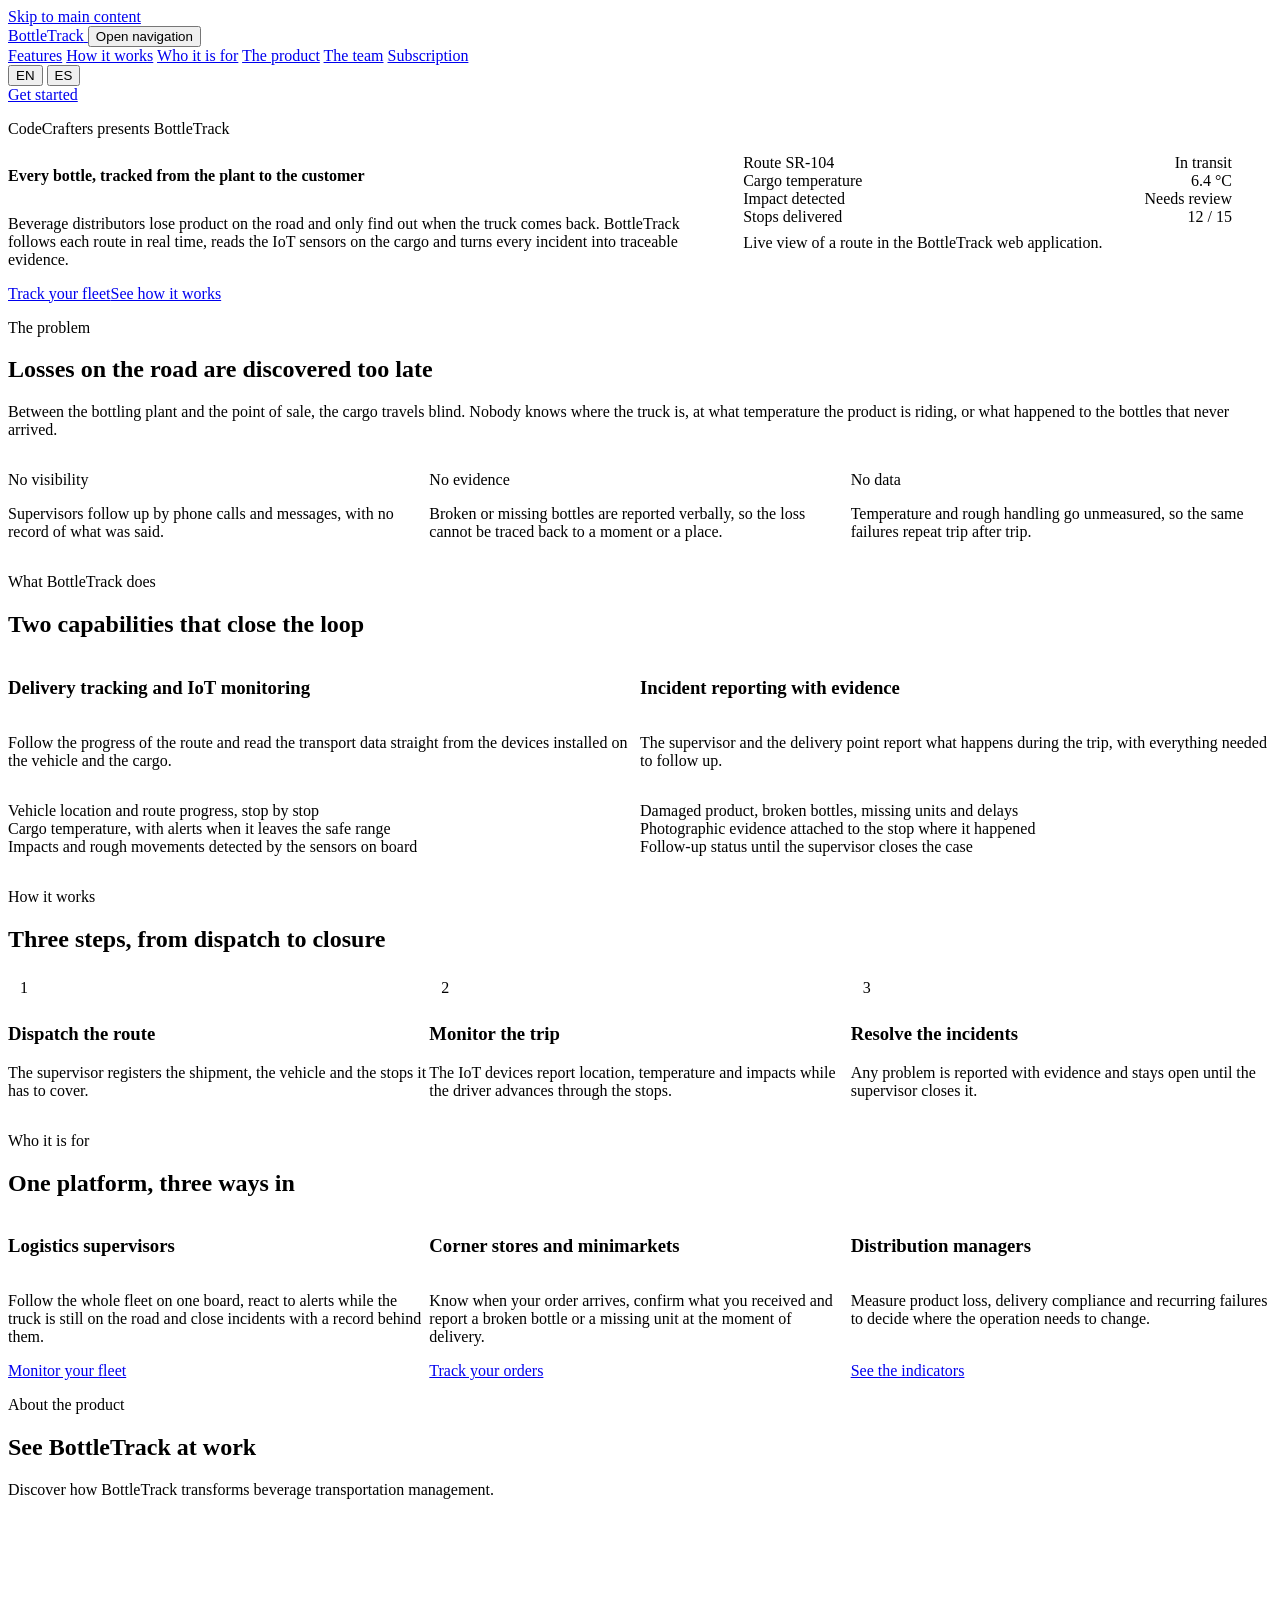
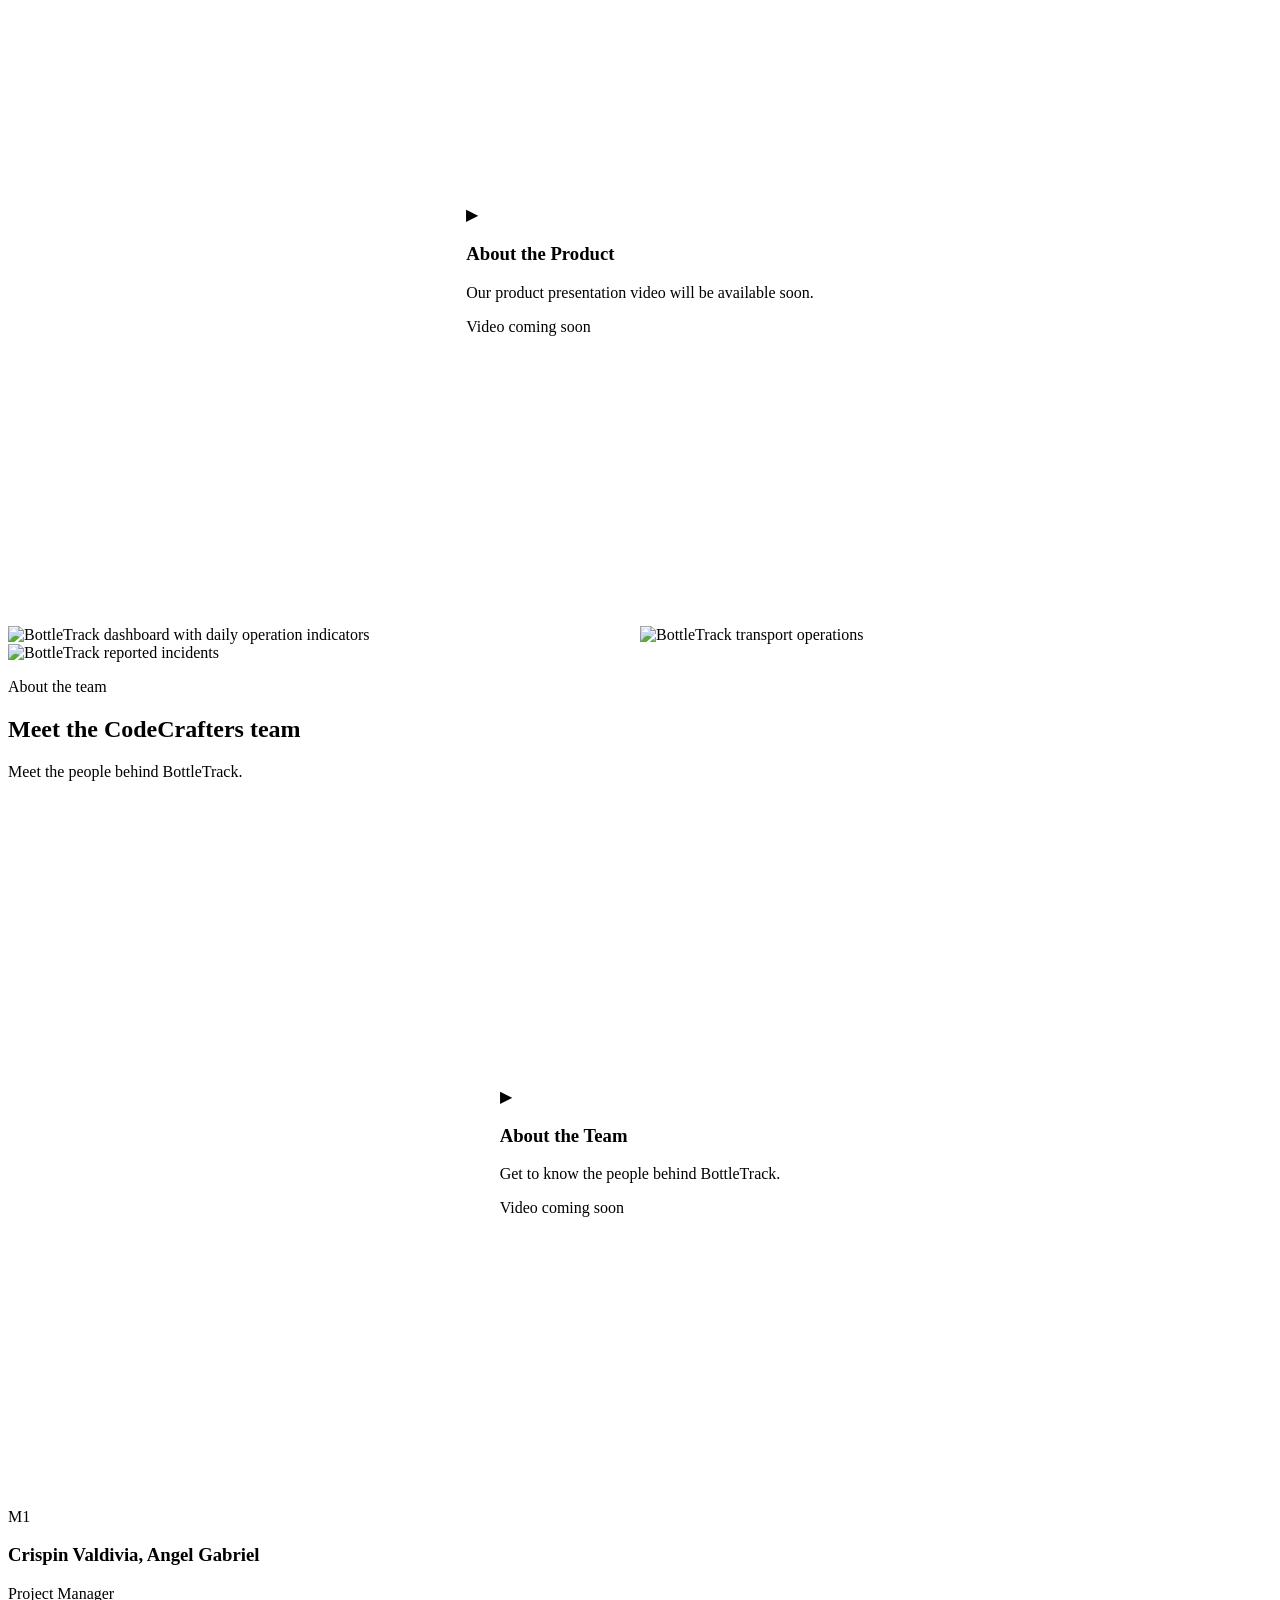
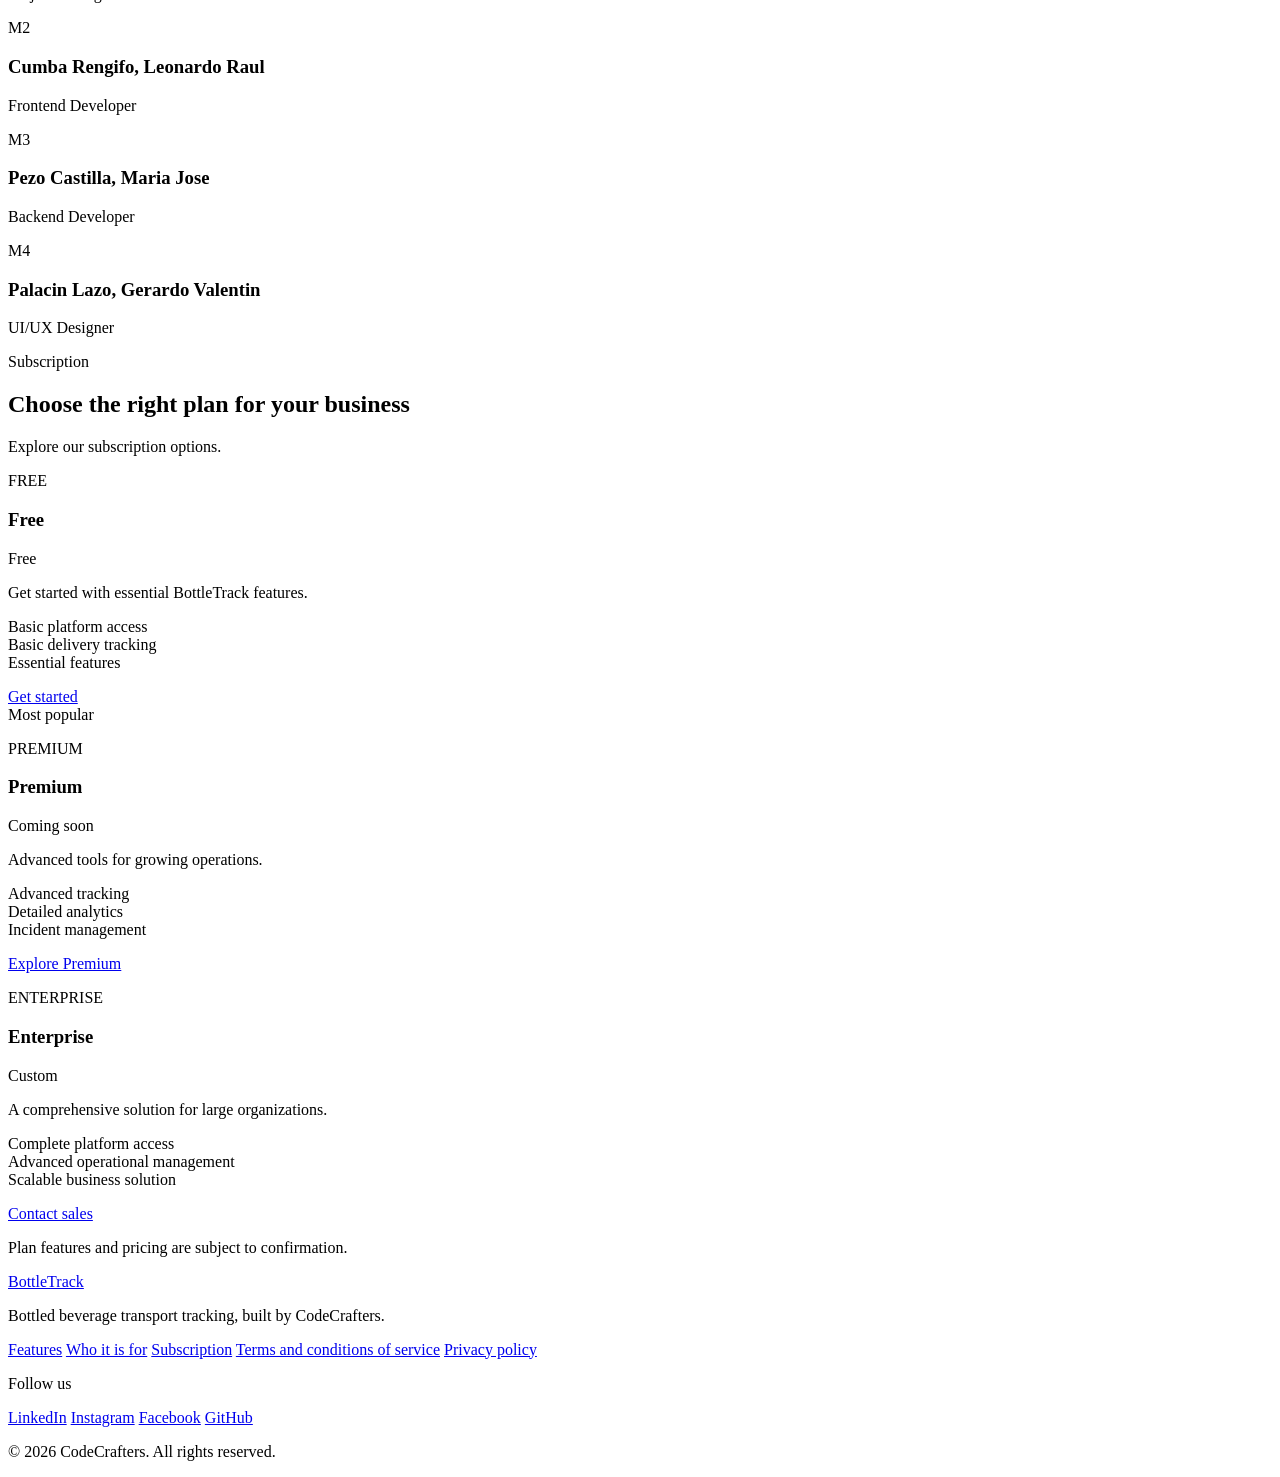
==== index.html @ 3372febe "feat(landing): add subscription plans and video placeholders" ====
<!DOCTYPE html>
<html lang="en">
<head>
    <meta charset="UTF-8">
    <meta name="viewport" content="width=device-width, initial-scale=1.0">
    <link rel="icon" type="image/svg+xml" href="assets/img/favicon.svg">
    <title>BottleTrack | Bottled beverage transport tracking and IoT monitoring</title>
    <meta name="description" content="BottleTrack lets beverage distributors follow every route in real time, monitor cargo with IoT sensors and report transport incidents with evidence.">
    <meta name="keywords" content="beverage logistics, fleet tracking, IoT monitoring, cold chain, delivery incidents, transport management">
    <meta name="author" content="CodeCrafters">
    <meta property="og:title" content="BottleTrack | Bottled beverage transport tracking">
    <meta property="og:description" content="Follow every route in real time, monitor cargo with IoT sensors and report transport incidents with evidence.">
    <meta property="og:type" content="website">
    <meta property="og:locale" content="en_US">
    <meta property="og:locale:alternate" content="es_419">
    <link rel="preconnect" href="https://fonts.googleapis.com">
    <link rel="preconnect" href="https://fonts.gstatic.com" crossorigin>
    <link href="https://fonts.googleapis.com/css2?family=Manrope:wght@400;500;600;700&display=swap" rel="stylesheet">
    <link rel="stylesheet" href="assets/css/tokens.css">
    <link rel="stylesheet" href="assets/css/base.css">
    <link rel="stylesheet" href="assets/css/components.css">
    <link rel="stylesheet" href="assets/css/layout.css">
    <link rel="stylesheet" href="assets/css/landing.css">
</head>
<body>
<a class="skip-link" href="#main" data-i18n="nav.skip">Skip to main content</a>

<header class="site-header">
    <div class="container site-header__inner">
        <a class="brand" href="#main">
            <span class="brand__mark" aria-hidden="true"></span>
            <span class="brand__name">BottleTrack</span>
        </a>

        <button class="nav-toggle" type="button" aria-expanded="false" aria-controls="primary-nav" data-nav-toggle>
            <span class="visually-hidden" data-i18n="nav.toggle">Open navigation</span>
            <span class="nav-toggle__bar" aria-hidden="true"></span>
        </button>

        <nav class="site-nav" id="primary-nav" aria-label="Primary">
            <a href="#features" data-i18n="nav.features">Features</a>
            <a href="#how-it-works" data-i18n="nav.how">How it works</a>
            <a href="#segments" data-i18n="nav.segments">Who it is for</a>
            <a href="#product" data-i18n="nav.product">The product</a>
            <a href="#team" data-i18n="nav.team">The team</a>
            <a href="#subscription" data-i18n="nav.subscription">Subscription</a>
            <div class="language-switch" role="group" aria-label="Language">
                <button type="button" data-language="en" aria-pressed="true">EN</button>
                <button type="button" data-language="es" aria-pressed="false">ES</button>
            </div>
            <a class="button button--primary" href="#segments" data-i18n="nav.cta">Get started</a>
        </nav>
    </div>
</header>

<main id="main">
    <section class="hero">
        <div class="container hero__inner">
            <div class="hero__copy">
                <p class="eyebrow" data-i18n="hero.eyebrow">CodeCrafters presents BottleTrack</p>
                <h1 data-i18n="hero.title">Every bottle, tracked from the plant to the customer</h1>
                <p class="lead" data-i18n="hero.lead">Beverage distributors lose product on the road and only find out when the truck comes back. BottleTrack follows each route in real time, reads the IoT sensors on the cargo and turns every incident into traceable evidence.</p>
                <div class="hero__actions">
                    <a class="button button--primary" href="#segments" data-i18n="hero.primaryCta">Track your fleet</a>
                    <a class="button button--secondary" href="#how-it-works" data-i18n="hero.secondaryCta">See how it works</a>
                </div>
            </div>

            <figure class="hero__panel" aria-labelledby="hero-panel-caption">
                <div class="panel">
                    <div class="panel__row">
                        <span class="panel__label">Route SR-104</span>
                        <span class="chip chip--info" data-i18n="hero.panel.inTransit">In transit</span>
                    </div>
                    <div class="panel__row">
                        <span class="panel__label" data-i18n="hero.panel.temperature">Cargo temperature</span>
                        <span class="panel__value">6.4 &deg;C</span>
                    </div>
                    <div class="panel__row">
                        <span class="panel__label" data-i18n="hero.panel.impact">Impact detected</span>
                        <span class="chip chip--warning" data-i18n="hero.panel.review">Needs review</span>
                    </div>
                    <div class="panel__row">
                        <span class="panel__label" data-i18n="hero.panel.delivered">Stops delivered</span>
                        <span class="panel__value">12 / 15</span>
                    </div>
                    <div class="panel__progress" role="img" aria-label="80 percent of the route completed">
                        <span style="width: 80%"></span>
                    </div>
                </div>
                <figcaption class="muted" id="hero-panel-caption" data-i18n="hero.panel.caption">Live view of a route in the BottleTrack web application.</figcaption>
            </figure>
        </div>
    </section>

    <section class="section section--muted" aria-labelledby="problem-title">
        <div class="container stack">
            <p class="eyebrow" data-i18n="problem.eyebrow">The problem</p>
            <h2 id="problem-title" data-i18n="problem.title">Losses on the road are discovered too late</h2>
            <p class="lead" data-i18n="problem.lead">Between the bottling plant and the point of sale, the cargo travels blind. Nobody knows where the truck is, at what temperature the product is riding, or what happened to the bottles that never arrived.</p>
            <ul class="figure-grid">
                <li class="card">
                    <p class="figure-grid__value" data-i18n="problem.one.value">No visibility</p>
                    <p class="muted" data-i18n="problem.one.text">Supervisors follow up by phone calls and messages, with no record of what was said.</p>
                </li>
                <li class="card">
                    <p class="figure-grid__value" data-i18n="problem.two.value">No evidence</p>
                    <p class="muted" data-i18n="problem.two.text">Broken or missing bottles are reported verbally, so the loss cannot be traced back to a moment or a place.</p>
                </li>
                <li class="card">
                    <p class="figure-grid__value" data-i18n="problem.three.value">No data</p>
                    <p class="muted" data-i18n="problem.three.text">Temperature and rough handling go unmeasured, so the same failures repeat trip after trip.</p>
                </li>
            </ul>
        </div>
    </section>

    <section class="section" id="features" aria-labelledby="features-title">
        <div class="container stack">
            <p class="eyebrow" data-i18n="features.eyebrow">What BottleTrack does</p>
            <h2 id="features-title" data-i18n="features.title">Two capabilities that close the loop</h2>
            <div class="feature-grid">
                <article class="card">
                    <h3 data-i18n="features.tracking.title">Delivery tracking and IoT monitoring</h3>
                    <p class="muted" data-i18n="features.tracking.text">Follow the progress of the route and read the transport data straight from the devices installed on the vehicle and the cargo.</p>
                    <ul class="check-list">
                        <li data-i18n="features.tracking.one">Vehicle location and route progress, stop by stop</li>
                        <li data-i18n="features.tracking.two">Cargo temperature, with alerts when it leaves the safe range</li>
                        <li data-i18n="features.tracking.three">Impacts and rough movements detected by the sensors on board</li>
                    </ul>
                </article>
                <article class="card">
                    <h3 data-i18n="features.incidents.title">Incident reporting with evidence</h3>
                    <p class="muted" data-i18n="features.incidents.text">The supervisor and the delivery point report what happens during the trip, with everything needed to follow up.</p>
                    <ul class="check-list">
                        <li data-i18n="features.incidents.one">Damaged product, broken bottles, missing units and delays</li>
                        <li data-i18n="features.incidents.two">Photographic evidence attached to the stop where it happened</li>
                        <li data-i18n="features.incidents.three">Follow-up status until the supervisor closes the case</li>
                    </ul>
                </article>
            </div>
        </div>
    </section>

    <section class="section section--muted" id="how-it-works" aria-labelledby="how-title">
        <div class="container stack">
            <p class="eyebrow" data-i18n="how.eyebrow">How it works</p>
            <h2 id="how-title" data-i18n="how.title">Three steps, from dispatch to closure</h2>
            <ol class="step-list">
                <li class="card">
                    <span class="step-list__number" aria-hidden="true">1</span>
                    <h3 data-i18n="how.one.title">Dispatch the route</h3>
                    <p class="muted" data-i18n="how.one.text">The supervisor registers the shipment, the vehicle and the stops it has to cover.</p>
                </li>
                <li class="card">
                    <span class="step-list__number" aria-hidden="true">2</span>
                    <h3 data-i18n="how.two.title">Monitor the trip</h3>
                    <p class="muted" data-i18n="how.two.text">The IoT devices report location, temperature and impacts while the driver advances through the stops.</p>
                </li>
                <li class="card">
                    <span class="step-list__number" aria-hidden="true">3</span>
                    <h3 data-i18n="how.three.title">Resolve the incidents</h3>
                    <p class="muted" data-i18n="how.three.text">Any problem is reported with evidence and stays open until the supervisor closes it.</p>
                </li>
            </ol>
        </div>
    </section>

    <section class="section" id="segments" aria-labelledby="segments-title">
        <div class="container stack">
            <p class="eyebrow" data-i18n="segments.eyebrow">Who it is for</p>
            <h2 id="segments-title" data-i18n="segments.title">One platform, three ways in</h2>
            <div class="feature-grid">
                <article class="card card--interactive">
                    <h3 data-i18n="segments.supervisor.title">Logistics supervisors</h3>
                    <p class="muted" data-i18n="segments.supervisor.text">Follow the whole fleet on one board, react to alerts while the truck is still on the road and close incidents with a record behind them.</p>
                    <a class="button button--primary" href="https://frontend-web-aplication.vercel.app/monitoring" data-i18n="segments.supervisor.cta">Monitor your fleet</a>
                </article>
                <article class="card card--interactive">
                    <h3 data-i18n="segments.deliveryPoint.title">Corner stores and minimarkets</h3>
                    <p class="muted" data-i18n="segments.deliveryPoint.text">Know when your order arrives, confirm what you received and report a broken bottle or a missing unit at the moment of delivery.</p>
                    <a class="button button--primary" href="https://frontend-web-aplication.vercel.app/tracking" data-i18n="segments.deliveryPoint.cta">Track your orders</a>
                </article>
                <article class="card card--interactive">
                    <h3 data-i18n="segments.manager.title">Distribution managers</h3>
                    <p class="muted" data-i18n="segments.manager.text">Measure product loss, delivery compliance and recurring failures to decide where the operation needs to change.</p>
                    <a class="button button--primary" href="https://frontend-web-aplication.vercel.app/analytics" data-i18n="segments.manager.cta">See the indicators</a>
                </article>
            </div>
        </div>
    </section>

    <section class="section section--muted" id="product" aria-labelledby="product-title">
    <div class="container stack">
        <p class="eyebrow" data-i18n="product.eyebrow">About the product</p>

        <h2 id="product-title" data-i18n="product.title">
            See BottleTrack at work
        </h2>

        <p class="lead" data-i18n="product.lead">
            Discover how BottleTrack transforms beverage transportation management.
        </p>

        <div class="video-frame video-placeholder">
            <div class="video-placeholder__content">
                <span class="video-placeholder__icon" aria-hidden="true">▶</span>
                <h3 data-i18n="product.video.title">About the Product</h3>
                <p data-i18n="product.video.description">
                    Our product presentation video will be available soon.
                </p>
                <span class="video-placeholder__label" data-i18n="video.comingSoon">
                    Video coming soon
                </span>
            </div>
        </div>

        <div class="product-screenshots">
            <img src="assets/img/dashboard_bottletrack.png"
                 alt="BottleTrack dashboard with daily operation indicators">

            <img src="assets/img/operaciones_bottletrack.png"
                 alt="BottleTrack transport operations">

            <img src="assets/img/incidencias_bottletrack.png"
                 alt="BottleTrack reported incidents">
        </div>
    </div>
    </section>

    <section class="section" id="team" aria-labelledby="team-title">
    <div class="container stack">

        <p class="eyebrow" data-i18n="team.eyebrow">
            About the team
        </p>

        <h2 id="team-title" data-i18n="team.title">
            Meet the CodeCrafters team
        </h2>

        <p class="lead" data-i18n="team.lead">
            Meet the people behind BottleTrack.
        </p>

        <div class="video-frame video-placeholder">
            <div class="video-placeholder__content">
                <span class="video-placeholder__icon" aria-hidden="true">▶</span>

                <h3 data-i18n="team.video.title">About the Team</h3>

                <p data-i18n="team.video.description">
                    Get to know the people behind BottleTrack.
                </p>

                <span class="video-placeholder__label" data-i18n="video.comingSoon">
                    Video coming soon
                </span>
            </div>
        </div>

        <div class="team-grid">

            <article class="card team-card">
                <div class="team-card__avatar">M1</div>
                <h3 data-i18n="team.member1.name">Crispin Valdivia, Angel Gabriel</h3>
                <p class="muted" data-i18n="team.member1.role">Project Manager</p>
            </article>

            <article class="card team-card">
                <div class="team-card__avatar">M2</div>
                <h3 data-i18n="team.member2.name">Cumba Rengifo, Leonardo Raul</h3>
                <p class="muted" data-i18n="team.member2.role">Frontend Developer</p>
            </article>

            <article class="card team-card">
                <div class="team-card__avatar">M3</div>
                <h3 data-i18n="team.member3.name">Pezo Castilla, Maria Jose</h3>
                <p class="muted" data-i18n="team.member3.role">Backend Developer</p>
            </article>

            <article class="card team-card">
                <div class="team-card__avatar">M4</div>
                <h3 data-i18n="team.member4.name">Palacin Lazo, Gerardo Valentin</h3>
                <p class="muted" data-i18n="team.member4.role">UI/UX Designer</p>
            </article>

        </div>
    </div>
    </section>

    <section class="section section--muted" id="subscription"
         aria-labelledby="subscription-title">

    <div class="container stack">

        <p class="eyebrow" data-i18n="subscription.eyebrow">
            Subscription
        </p>

        <h2 id="subscription-title" data-i18n="subscription.title">
            Choose the right plan for your business
        </h2>

        <p class="lead" data-i18n="subscription.lead">
            Explore our subscription options.
        </p>

        <div class="subscription-grid">

            <!-- FREE PLAN -->
            <article class="card subscription-card">

                <p class="subscription-card__label">FREE</p>

                <h3 data-i18n="subscription.free.title">Free</h3>

                <p class="subscription-card__price"
                   data-i18n="subscription.free.price">
                    Free
                </p>

                <p class="muted"
                   data-i18n="subscription.free.description">
                    Get started with essential BottleTrack features.
                </p>

                <ul class="check-list">
                    <li data-i18n="subscription.free.feature1">Basic platform access</li>
                    <li data-i18n="subscription.free.feature2">Basic delivery tracking</li>
                    <li data-i18n="subscription.free.feature3">Essential features</li>
                </ul>

                <a href="#segments" class="button button--secondary"
                   data-i18n="subscription.free.cta">
                    Get started
                </a>

            </article>

            <!-- PREMIUM PLAN -->
            <article class="card subscription-card subscription-card--featured">

                <span class="subscription-card__badge"
                      data-i18n="subscription.popular">
                    Most popular
                </span>

                <p class="subscription-card__label">PREMIUM</p>

                <h3 data-i18n="subscription.premium.title">Premium</h3>

                <p class="subscription-card__price"
                   data-i18n="subscription.premium.price">
                    Coming soon
                </p>

                <p class="muted"
                   data-i18n="subscription.premium.description">
                    Advanced tools for growing operations.
                </p>

                <ul class="check-list">
                    <li data-i18n="subscription.premium.feature1">Advanced tracking</li>
                    <li data-i18n="subscription.premium.feature2">Detailed analytics</li>
                    <li data-i18n="subscription.premium.feature3">Incident management</li>
                </ul>

                <a href="#segments" class="button button--primary"
                   data-i18n="subscription.premium.cta">
                    Explore Premium
                </a>

            </article>

            <!-- ENTERPRISE PLAN -->
            <article class="card subscription-card">

                <p class="subscription-card__label">ENTERPRISE</p>

                <h3 data-i18n="subscription.enterprise.title">Enterprise</h3>

                <p class="subscription-card__price"
                   data-i18n="subscription.enterprise.price">
                    Custom
                </p>

                <p class="muted"
                   data-i18n="subscription.enterprise.description">
                    A comprehensive solution for large organizations.
                </p>

                <ul class="check-list">
                    <li data-i18n="subscription.enterprise.feature1">Complete platform access</li>
                    <li data-i18n="subscription.enterprise.feature2">Advanced operational management</li>
                    <li data-i18n="subscription.enterprise.feature3">Scalable business solution</li>
                </ul>

                <a href="mailto:contact@bottletrack.com"
                   class="button button--secondary"
                   data-i18n="subscription.enterprise.cta">
                    Contact sales
                </a>

            </article>

        </div>

        <p class="subscription-note" data-i18n="subscription.note">
            Plan features and pricing are subject to confirmation.
        </p>

    </div>
    </section>

</main>

<footer class="site-footer">
    <div class="container site-footer__inner">
        <div class="stack">
            <a class="brand brand--inverse" href="#main">
                <span class="brand__mark" aria-hidden="true"></span>
                <span class="brand__name">BottleTrack</span>
            </a>
            <p class="site-footer__text" data-i18n="footer.tagline">Bottled beverage transport tracking, built by CodeCrafters.</p>
        </div>
        <nav class="site-footer__nav" aria-label="Footer">
            <a href="#features" data-i18n="nav.features">Features</a>
            <a href="#segments" data-i18n="nav.segments">Who it is for</a>
            <a href="#subscription" data-i18n="nav.subscription">Subscription</a>
            <a href="terms-of-service.html" data-i18n="footer.terms">Terms and conditions of service</a>
            <a href="privacy-policy.html" data-i18n="footer.privacy">Privacy policy</a>
        </nav>
        <nav class="site-footer__nav" aria-labelledby="footer-social-title">
            <p class="site-footer__title" id="footer-social-title" data-i18n="footer.follow">Follow us</p>
            <a href="https://www.linkedin.com/company/codecrafters-bottletrack" target="_blank" rel="noopener">LinkedIn</a>
            <a href="https://www.instagram.com/bottletrack.pe" target="_blank" rel="noopener">Instagram</a>
            <a href="https://www.facebook.com/bottletrack.pe" target="_blank" rel="noopener">Facebook</a>
            <a href="https://github.com/1ASI0730-2620-8084-CodeCrafters" target="_blank" rel="noopener">GitHub</a>
        </nav>
    </div>
    <div class="container site-footer__legal">
        <p data-i18n="footer.copyright">&copy; 2026 CodeCrafters. All rights reserved.</p>
    </div>
</footer>

<script src="assets/js/translations.js"></script>
<script src="assets/js/i18n.js"></script>
<script src="assets/js/main.js"></script>
</body>
</html>
---- assets/css/landing.css ----
.hero {
    padding-block: var(--space-24) var(--space-20);
}

.hero__inner {
    display: grid;
    grid-template-columns: 1.1fr 0.9fr;
    align-items: center;
    gap: var(--space-16);
}

.hero__copy {
    display: flex;
    flex-direction: column;
    gap: var(--space-5);
}

.hero__copy h1 {
    font-size: var(--text-5xl);
}

.hero__actions {
    display: flex;
    flex-wrap: wrap;
    gap: var(--space-3);
    margin-top: var(--space-2);
}

.hero__panel {
    display: flex;
    flex-direction: column;
    gap: var(--space-3);
}

.panel {
    display: flex;
    flex-direction: column;
    background: var(--surface);
    border: 1px solid var(--border);
    border-radius: var(--radius-xl);
    box-shadow: var(--shadow-lg);
    padding: var(--space-2) var(--space-5) var(--space-5);
}

.panel__row {
    display: flex;
    align-items: center;
    justify-content: space-between;
    gap: var(--space-4);
    padding-block: var(--space-4);
}

.panel__row + .panel__row {
    border-top: 1px solid var(--line);
}

.panel__label {
    color: var(--ink-60);
    font-size: var(--text-sm);
}

.panel__value {
    font-weight: var(--weight-bold);
    color: var(--primary-dark);
}

.panel__progress {
    height: 0.5rem;
    margin-top: var(--space-4);
    background: var(--fill-10);
    border-radius: var(--radius-full);
    overflow: hidden;
}

.panel__progress span {
    display: block;
    height: 100%;
    background: var(--primary);
}

.figure-grid,
.feature-grid,
.step-list {
    display: grid;
    gap: var(--space-4);
    list-style: none;
    padding: 0;
    margin-top: var(--space-4);
}

.figure-grid,
.feature-grid {
    grid-template-columns: repeat(auto-fit, minmax(17rem, 1fr));
}

.step-list {
    grid-template-columns: repeat(auto-fit, minmax(15rem, 1fr));
}

.figure-grid__value {
    color: var(--primary-dark);
    font-size: var(--text-xl);
    font-weight: var(--weight-bold);
    margin-bottom: var(--space-2);
}

.feature-grid .card {
    display: flex;
    flex-direction: column;
    gap: var(--space-3);
}

.feature-grid .button {
    margin-top: auto;
    align-self: flex-start;
}

.check-list {
    display: flex;
    flex-direction: column;
    gap: var(--space-2);
    list-style: none;
    padding: 0;
    font-size: var(--text-sm);
}

.check-list li {
    position: relative;
    padding-left: var(--space-6);
}

.check-list li::before {
    content: "";
    position: absolute;
    left: 0;
    top: 0.5em;
    width: 0.5rem;
    height: 0.5rem;
    border-radius: var(--radius-full);
    background: var(--primary);
}

.step-list__number {
    display: inline-flex;
    align-items: center;
    justify-content: center;
    width: 2rem;
    height: 2rem;
    margin-bottom: var(--space-3);
    background: var(--primary-soft);
    color: var(--primary-dark);
    border-radius: var(--radius-full);
    font-weight: var(--weight-bold);
}

.video-frame {
    display: flex;
    align-items: center;
    justify-content: center;
    aspect-ratio: 16 / 9;
    margin-top: var(--space-4);
    background: var(--surface);
    border: 1px solid var(--control);
    border-radius: var(--radius-lg);
}

.video-frame iframe {
    width: 100%;
    height: 100%;
    border: 0;
    border-radius: var(--radius-lg);
}

@media (max-width: 60rem) {
    .hero__inner {
        grid-template-columns: 1fr;
        gap: var(--space-10);
    }
}

@media (max-width: 48rem) {
    .hero {
        padding-block: var(--space-12);
    }
}

/* Modificaciones adicionales solo para BottleTrack */

.product-screenshots {
    display: grid;
    grid-template-columns: repeat(2, minmax(0, 1fr));
    gap: var(--space-5);
    width: 100%;
    margin-top: var(--space-4);
    align-items: start;
}

.product-screenshots img {
    display: block;
    width: 100%;
    height: auto;
    max-width: 100%;
    object-fit: contain;
    border-radius: var(--radius-lg);
}

@media (max-width: 48rem) {
    .product-screenshots {
        grid-template-columns: 1fr;
    }
}

.contact {
    display: grid;
    grid-template-columns: repeat(2, minmax(0, 1fr));
    gap: var(--space-12);
    align-items: start;
}

.contact__form {
    display: flex;
    flex-direction: column;
    gap: var(--space-4);
}

.contact__form .input {
    width: 100%;
    font-family: inherit;
}

.contact__status {
    color: var(--success-strong);
    font-size: var(--text-sm);
    font-weight: var(--weight-semibold);
}

@media (max-width: 48rem) {
    .contact {
        grid-template-columns: 1fr;
        gap: var(--space-8);
    }
}
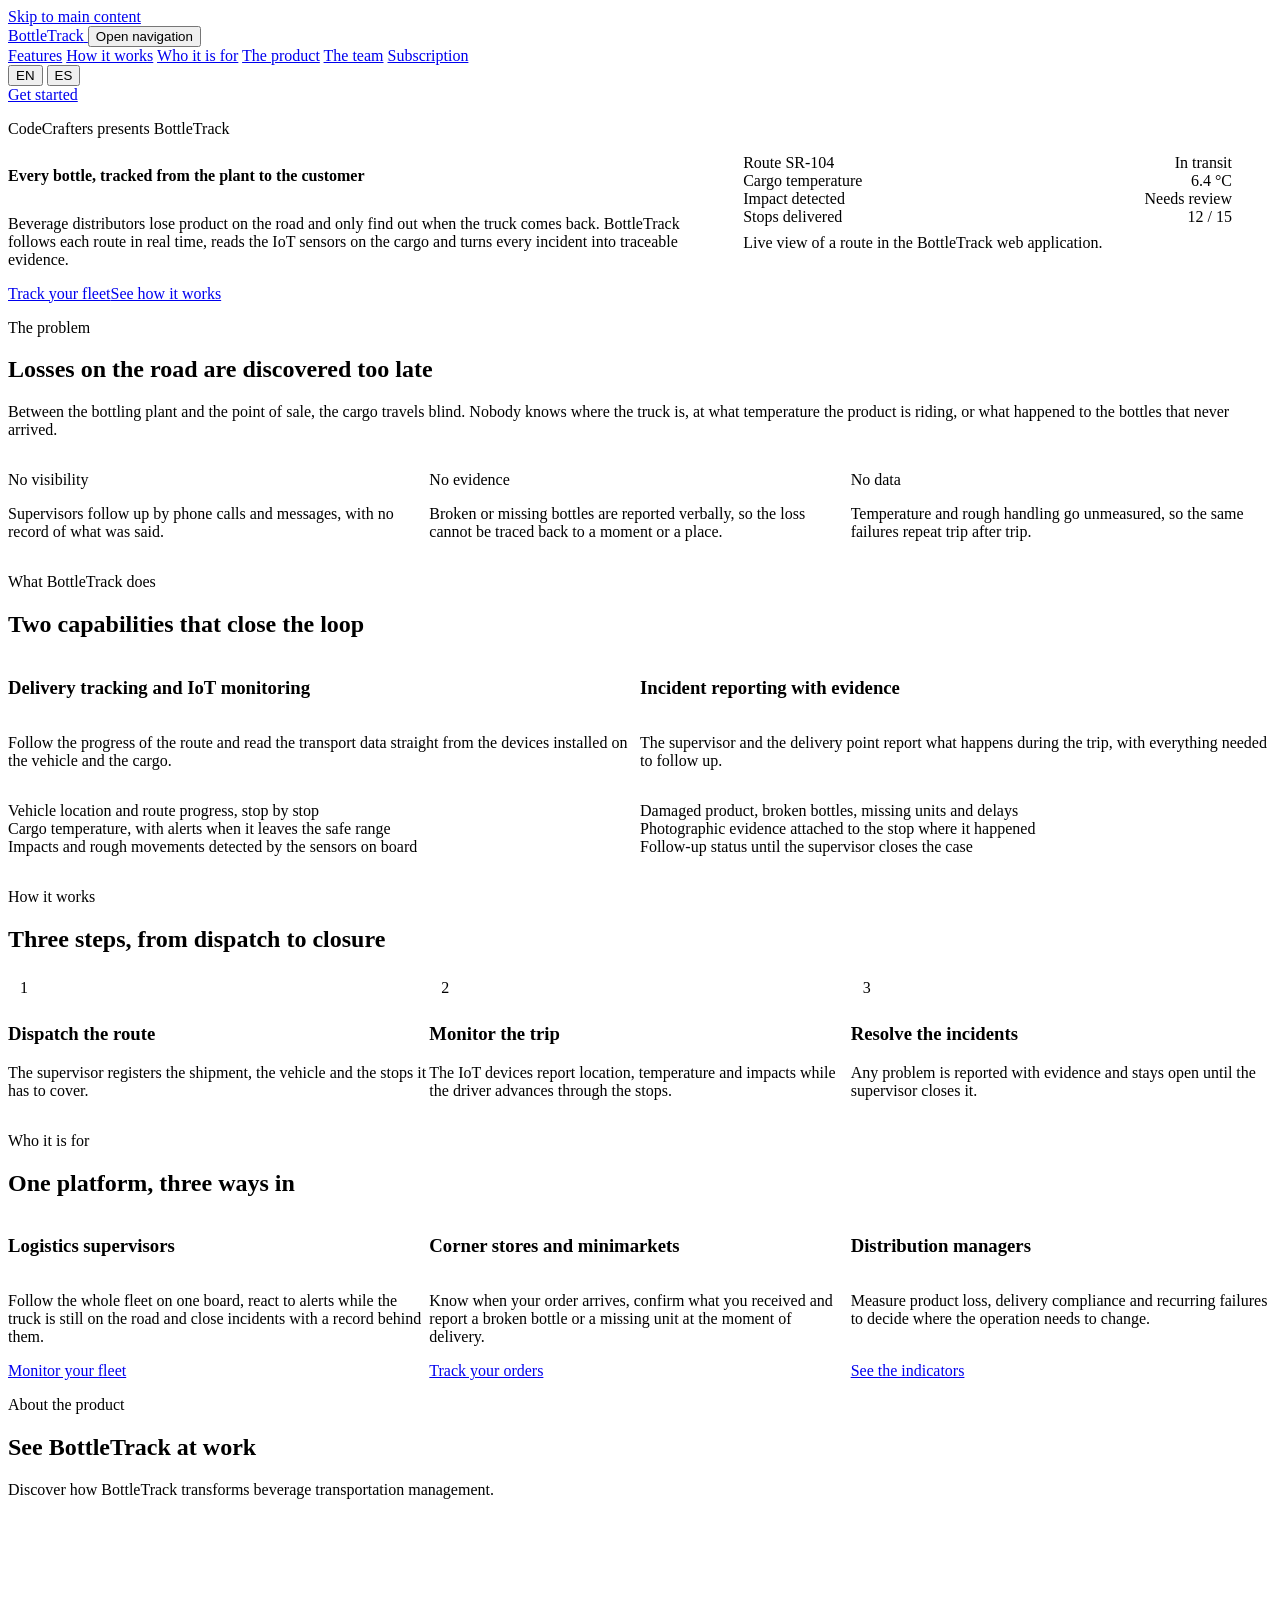
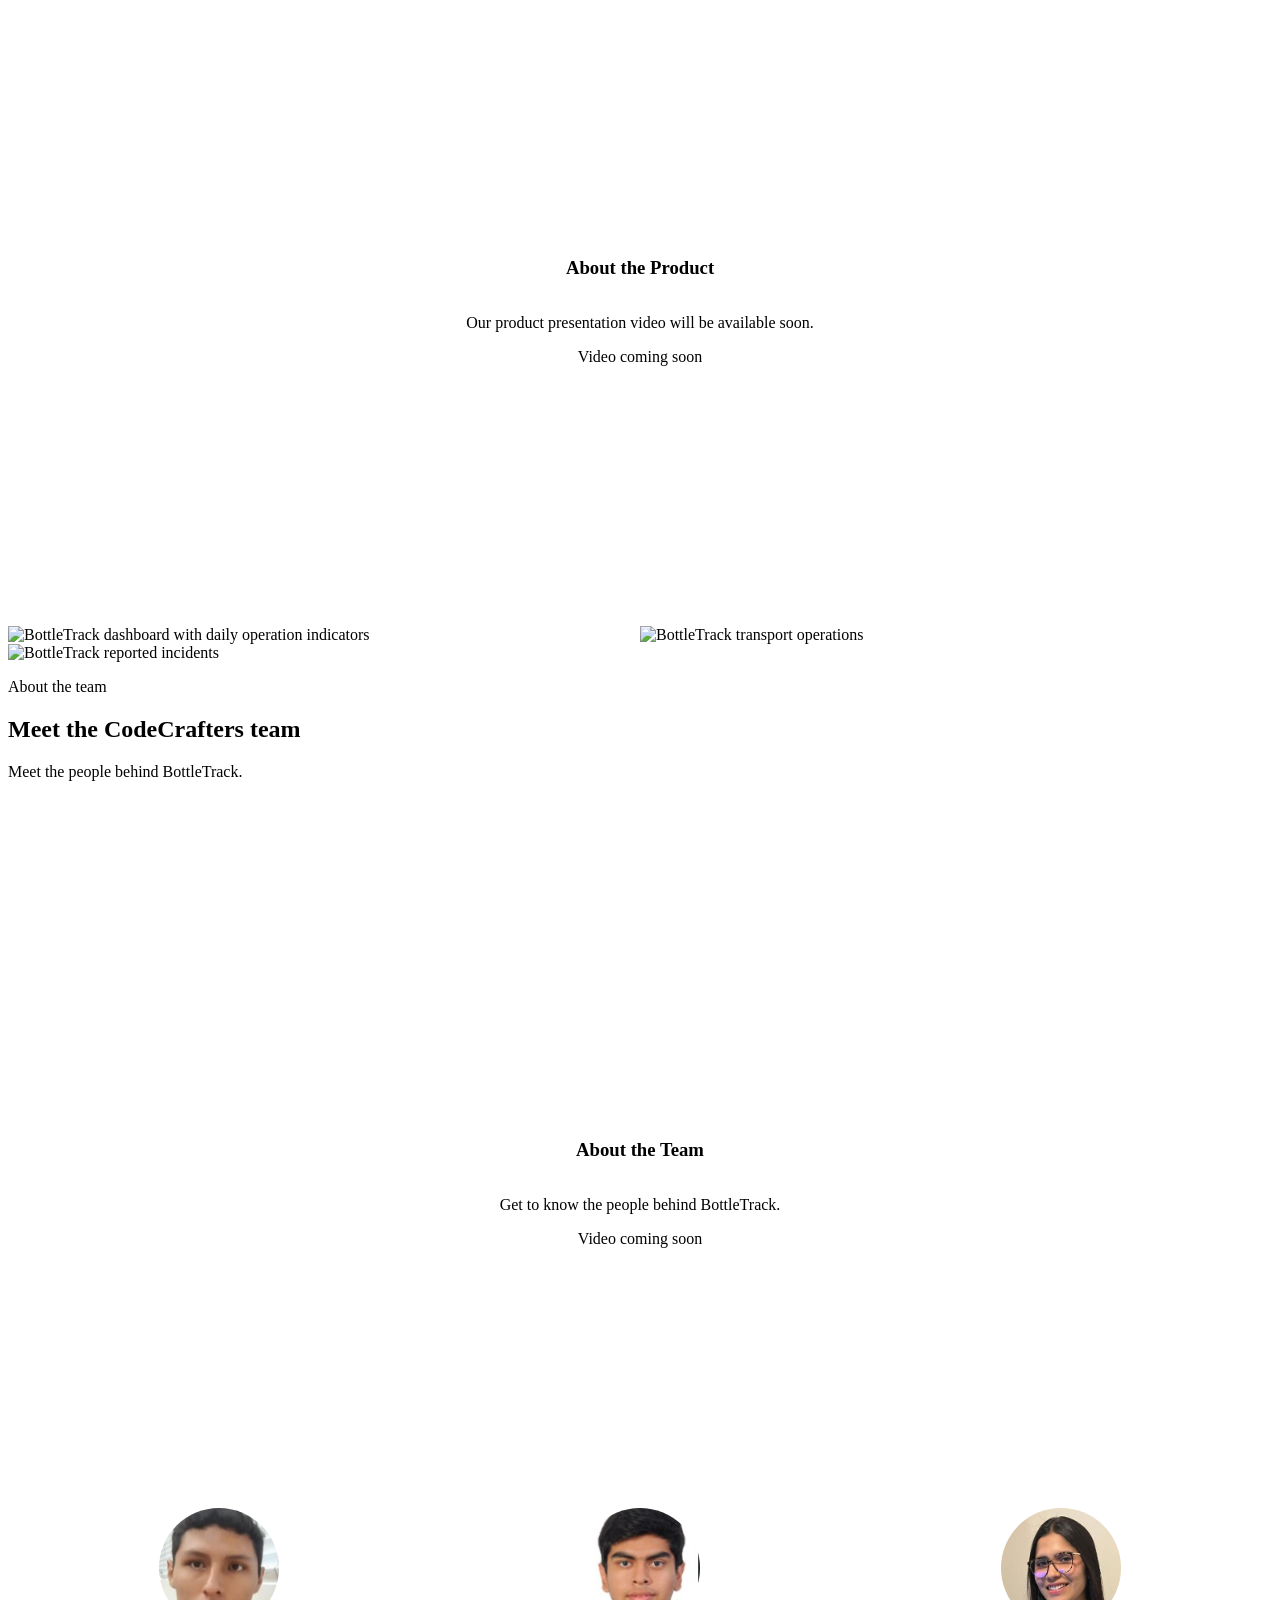
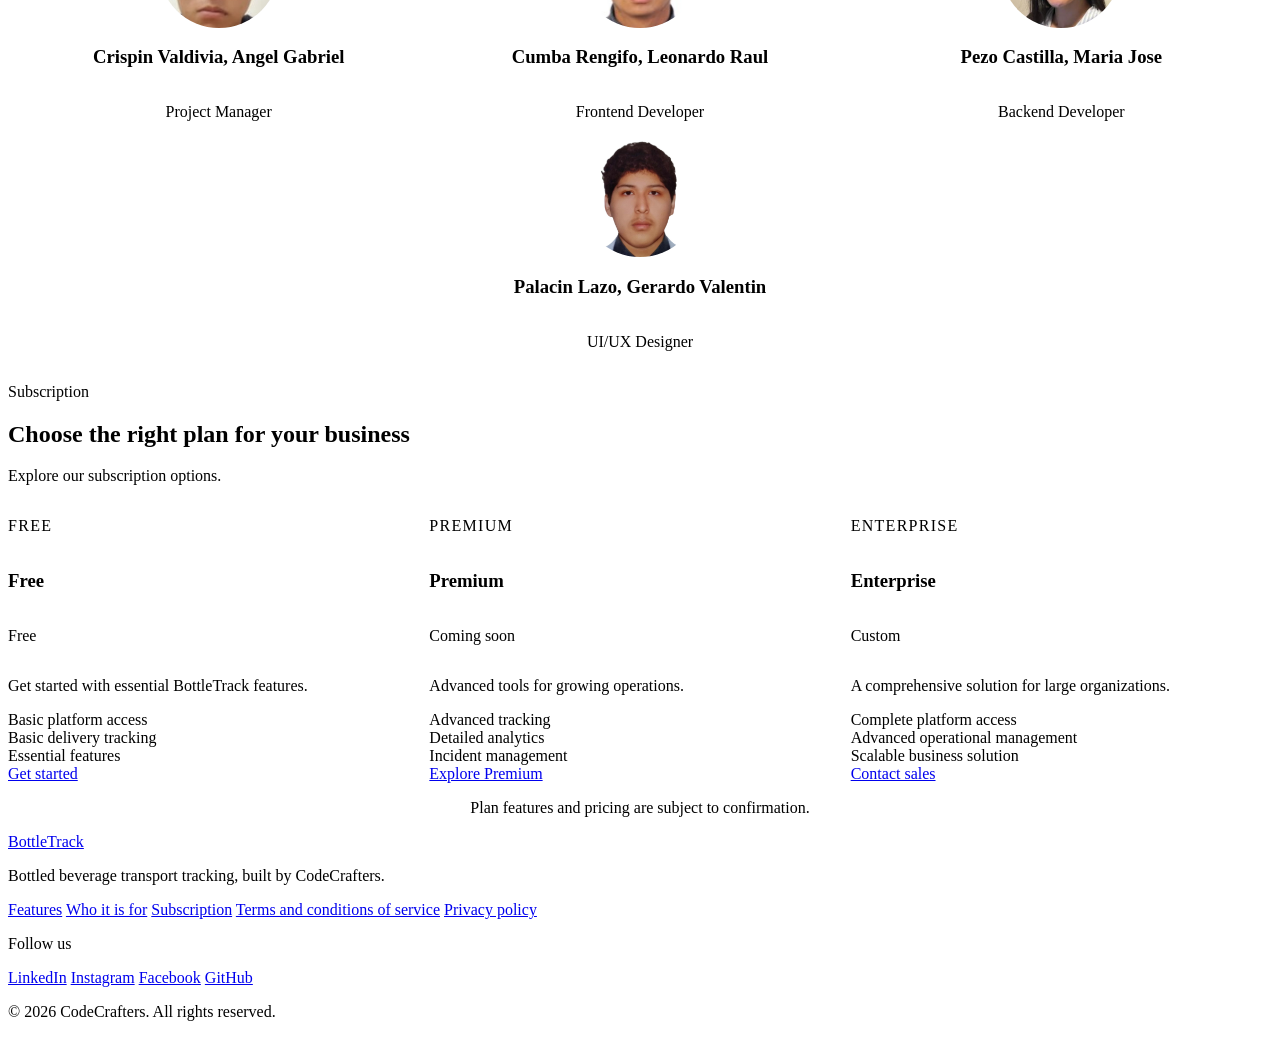
==== commit 3e5c0625: "feat(landing): add team member profile photos" ====
--- a/index.html
+++ b/index.html
@@ -262,25 +262,45 @@
         <div class="team-grid">
 
             <article class="card team-card">
-                <div class="team-card__avatar">M1</div>
+                <img
+                    src="assets/img/team-members/angel-crispin.jpeg"
+                    alt="Ángel Crispín"
+                    class="team-card__photo"
+                    loading="lazy"
+                >
                 <h3 data-i18n="team.member1.name">Crispin Valdivia, Angel Gabriel</h3>
                 <p class="muted" data-i18n="team.member1.role">Project Manager</p>
             </article>
 
             <article class="card team-card">
-                <div class="team-card__avatar">M2</div>
+                <img
+                    src="assets/img/team-members/leonardo-cumba.jpeg"
+                    alt="Leonardo Cumba"
+                    class="team-card__photo"
+                    loading="lazy"
+                >
                 <h3 data-i18n="team.member2.name">Cumba Rengifo, Leonardo Raul</h3>
                 <p class="muted" data-i18n="team.member2.role">Frontend Developer</p>
             </article>
 
             <article class="card team-card">
-                <div class="team-card__avatar">M3</div>
+                <img
+                    src="assets/img/team-members/maria-jose-pezo.jpeg"
+                    alt="Maria Jose Pezo"
+                    class="team-card__photo"
+                    loading="lazy"
+                >
                 <h3 data-i18n="team.member3.name">Pezo Castilla, Maria Jose</h3>
                 <p class="muted" data-i18n="team.member3.role">Backend Developer</p>
             </article>
 
             <article class="card team-card">
-                <div class="team-card__avatar">M4</div>
+                <img
+                    src="assets/img/team-members/gerardo-palacin.jpeg"
+                    alt="Gerardo Palacín"s
+                    class="team-card__photo"
+                    loading="lazy"
+                >
                 <h3 data-i18n="team.member4.name">Palacin Lazo, Gerardo Valentin</h3>
                 <p class="muted" data-i18n="team.member4.role">UI/UX Designer</p>
             </article>
--- a/assets/css/landing.css
+++ b/assets/css/landing.css
@@ -240,3 +240,213 @@
         gap: var(--space-8);
     }
 }
+
+/* =========================================
+   VIDEO PLACEHOLDERS
+========================================= */
+
+.video-placeholder {
+    min-height: 360px;
+    padding: var(--space-8);
+    background:
+        linear-gradient(
+            135deg,
+            var(--surface-muted),
+            var(--primary-soft)
+        );
+    border: 2px dashed var(--control);
+    text-align: center;
+}
+
+.video-placeholder__content {
+    display: flex;
+    flex-direction: column;
+    align-items: center;
+    justify-content: center;
+    gap: var(--space-3);
+    max-width: 32rem;
+}
+
+.video-placeholder__icon {
+    display: flex;
+    align-items: center;
+    justify-content: center;
+    width: 4rem;
+    height: 4rem;
+    border-radius: var(--radius-full);
+    background: var(--primary);
+    color: white;
+    font-size: 1.5rem;
+}
+
+.video-placeholder__label {
+    display: inline-block;
+    padding: var(--space-2) var(--space-4);
+    border-radius: var(--radius-full);
+    background: var(--primary-soft);
+    color: var(--primary-dark);
+    font-size: var(--text-sm);
+    font-weight: var(--weight-bold);
+}
+
+/* =========================================
+   TEAM SECTION
+========================================= */
+
+.team-grid {
+    display: grid;
+    grid-template-columns: repeat(3, minmax(0, 1fr));
+    gap: var(--space-5);
+    margin-top: var(--space-6);
+}
+
+.team-card {
+    display: flex;
+    flex-direction: column;
+    align-items: center;
+    gap: var(--space-3);
+    text-align: center;
+}
+
+.team-card__avatar {
+    display: flex;
+    align-items: center;
+    justify-content: center;
+    width: 6rem;
+    height: 6rem;
+    border-radius: var(--radius-full);
+    background: var(--primary-soft);
+    color: var(--primary-dark);
+    font-size: var(--text-xl);
+    font-weight: var(--weight-bold);
+}
+
+/* =========================================
+   SUBSCRIPTION PLANS
+========================================= */
+
+.subscription-grid {
+    display: grid;
+    grid-template-columns: repeat(3, minmax(0, 1fr));
+    align-items: stretch;
+    gap: var(--space-5);
+    margin-top: var(--space-6);
+}
+
+.subscription-card {
+    position: relative;
+    display: flex;
+    flex-direction: column;
+    align-items: flex-start;
+    gap: var(--space-4);
+    padding: var(--space-8);
+}
+
+.subscription-card__label {
+    color: var(--primary-mid);
+    font-size: var(--text-sm);
+    font-weight: var(--weight-bold);
+    letter-spacing: 0.08em;
+}
+
+.subscription-card__price {
+    color: var(--primary-dark);
+    font-size: var(--text-2xl);
+    font-weight: var(--weight-bold);
+}
+
+.subscription-card .check-list {
+    margin-block: var(--space-2);
+}
+
+.subscription-card .button {
+    width: 100%;
+    margin-top: auto;
+}
+
+.subscription-card--featured {
+    border: 2px solid var(--primary);
+    box-shadow: var(--shadow-lg);
+}
+
+.subscription-card__badge {
+    position: absolute;
+    top: -0.8rem;
+    right: var(--space-5);
+    padding: var(--space-2) var(--space-3);
+    border-radius: var(--radius-full);
+    background: var(--primary);
+    color: white;
+    font-size: var(--text-xs);
+    font-weight: var(--weight-bold);
+}
+
+.subscription-note {
+    color: var(--ink-60);
+    font-size: var(--text-sm);
+    text-align: center;
+}
+
+@media (max-width: 48rem) {
+    .team-grid,
+    .subscription-grid {
+        grid-template-columns: 1fr;
+    }
+
+    .video-placeholder {
+        min-height: 260px;
+    }
+}
+
+@media (min-width: 48.01rem) and (max-width: 60rem) {
+    .team-grid {
+        grid-template-columns: repeat(2, minmax(0, 1fr));
+    }
+
+    .subscription-grid {
+        grid-template-columns: 1fr;
+    }
+}
+
+/* =========================================
+   TEAM MEMBER PHOTOS
+========================================= */
+
+.team-card__photo {
+    display: block;
+    width: 120px;
+    height: 120px;
+    aspect-ratio: 1 / 1;
+    object-fit: cover;
+    object-position: center 25%;
+    border-radius: 50%;
+    border: 3px solid var(--surface);
+    box-shadow: var(--shadow-md);
+    margin-bottom: var(--space-2);
+}
+
+/* =========================================
+   CENTER LAST TEAM MEMBER
+========================================= */
+
+/* Desktop: center the fourth member */
+.team-grid > .team-card:last-child {
+    grid-column: 2;
+}
+
+/* Tablet: center the fourth member */
+@media (min-width: 48.01rem) and (max-width: 60rem) {
+    .team-grid > .team-card:last-child {
+        grid-column: 1 / -1;
+        width: 50%;
+        justify-self: center;
+    }
+}
+
+/* Mobile: restore normal single-column layout */
+@media (max-width: 48rem) {
+    .team-grid > .team-card:last-child {
+        grid-column: auto;
+        width: 100%;
+    }
+}
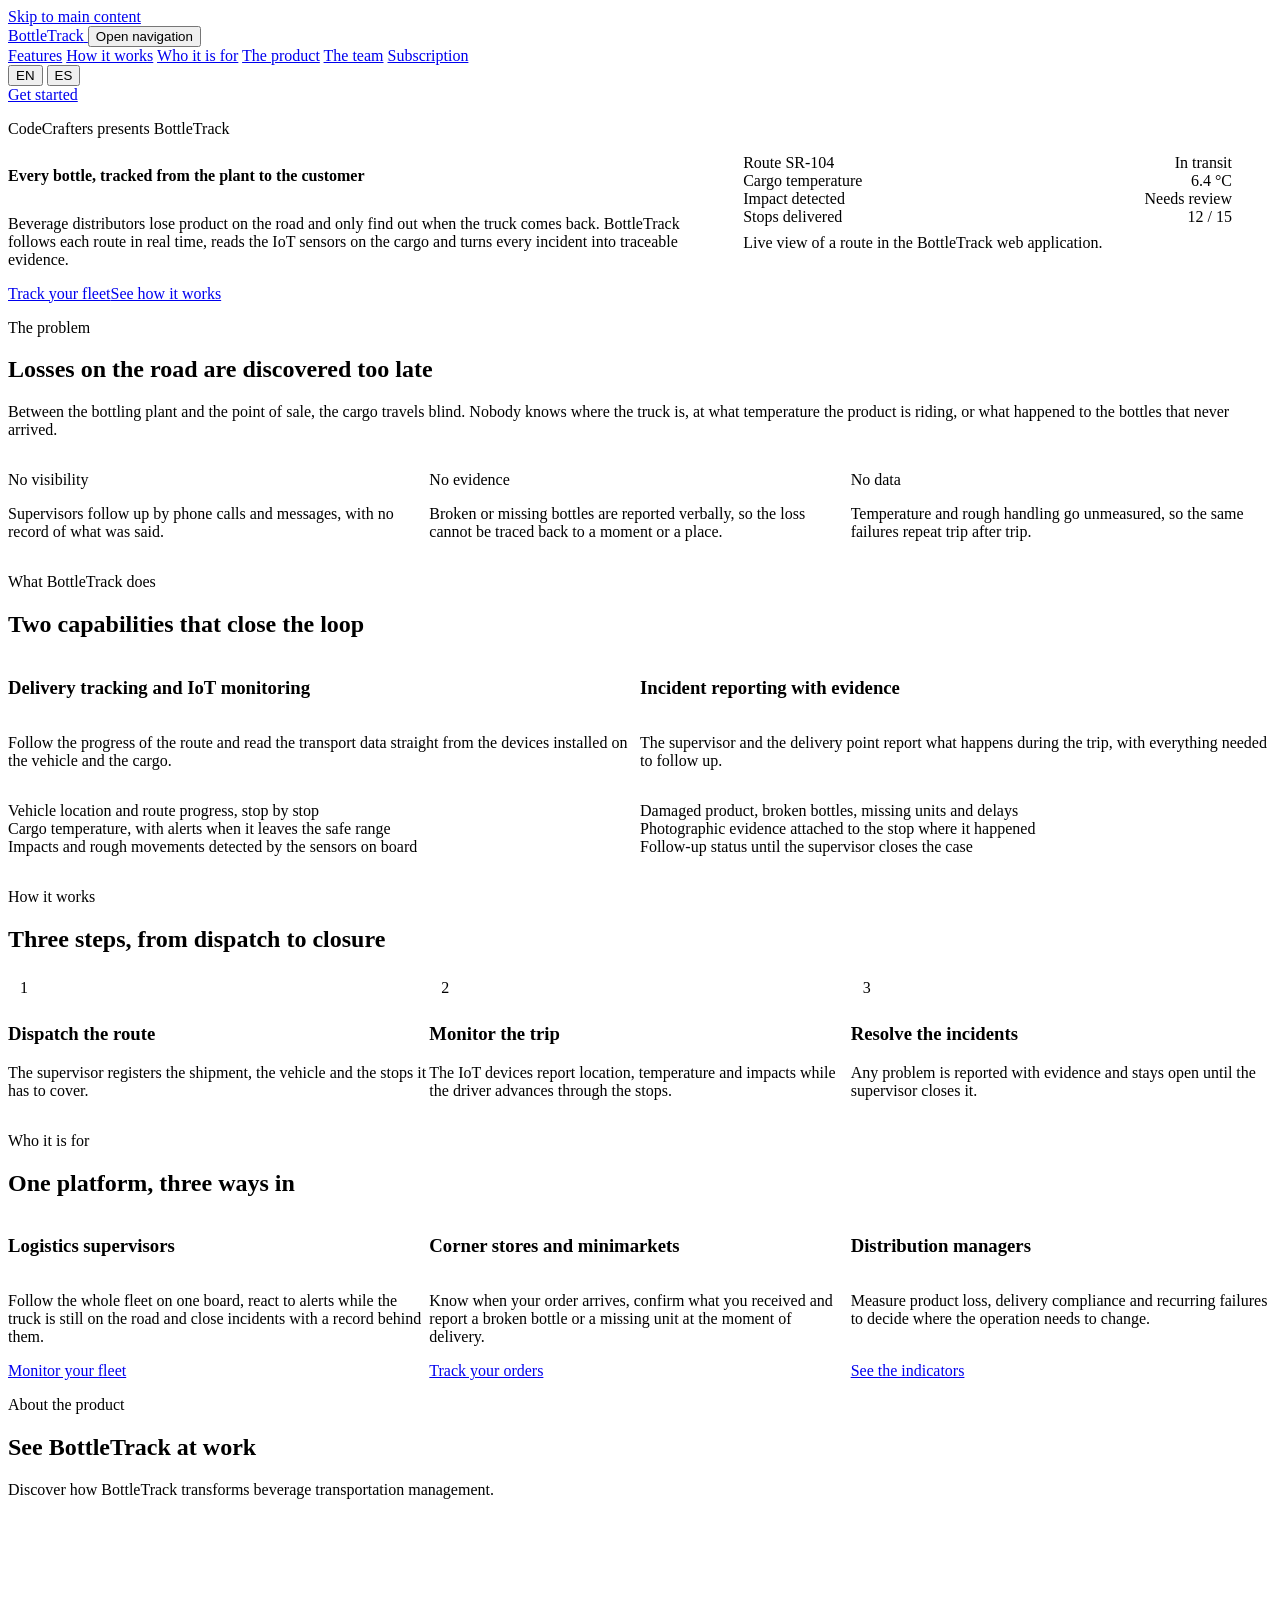
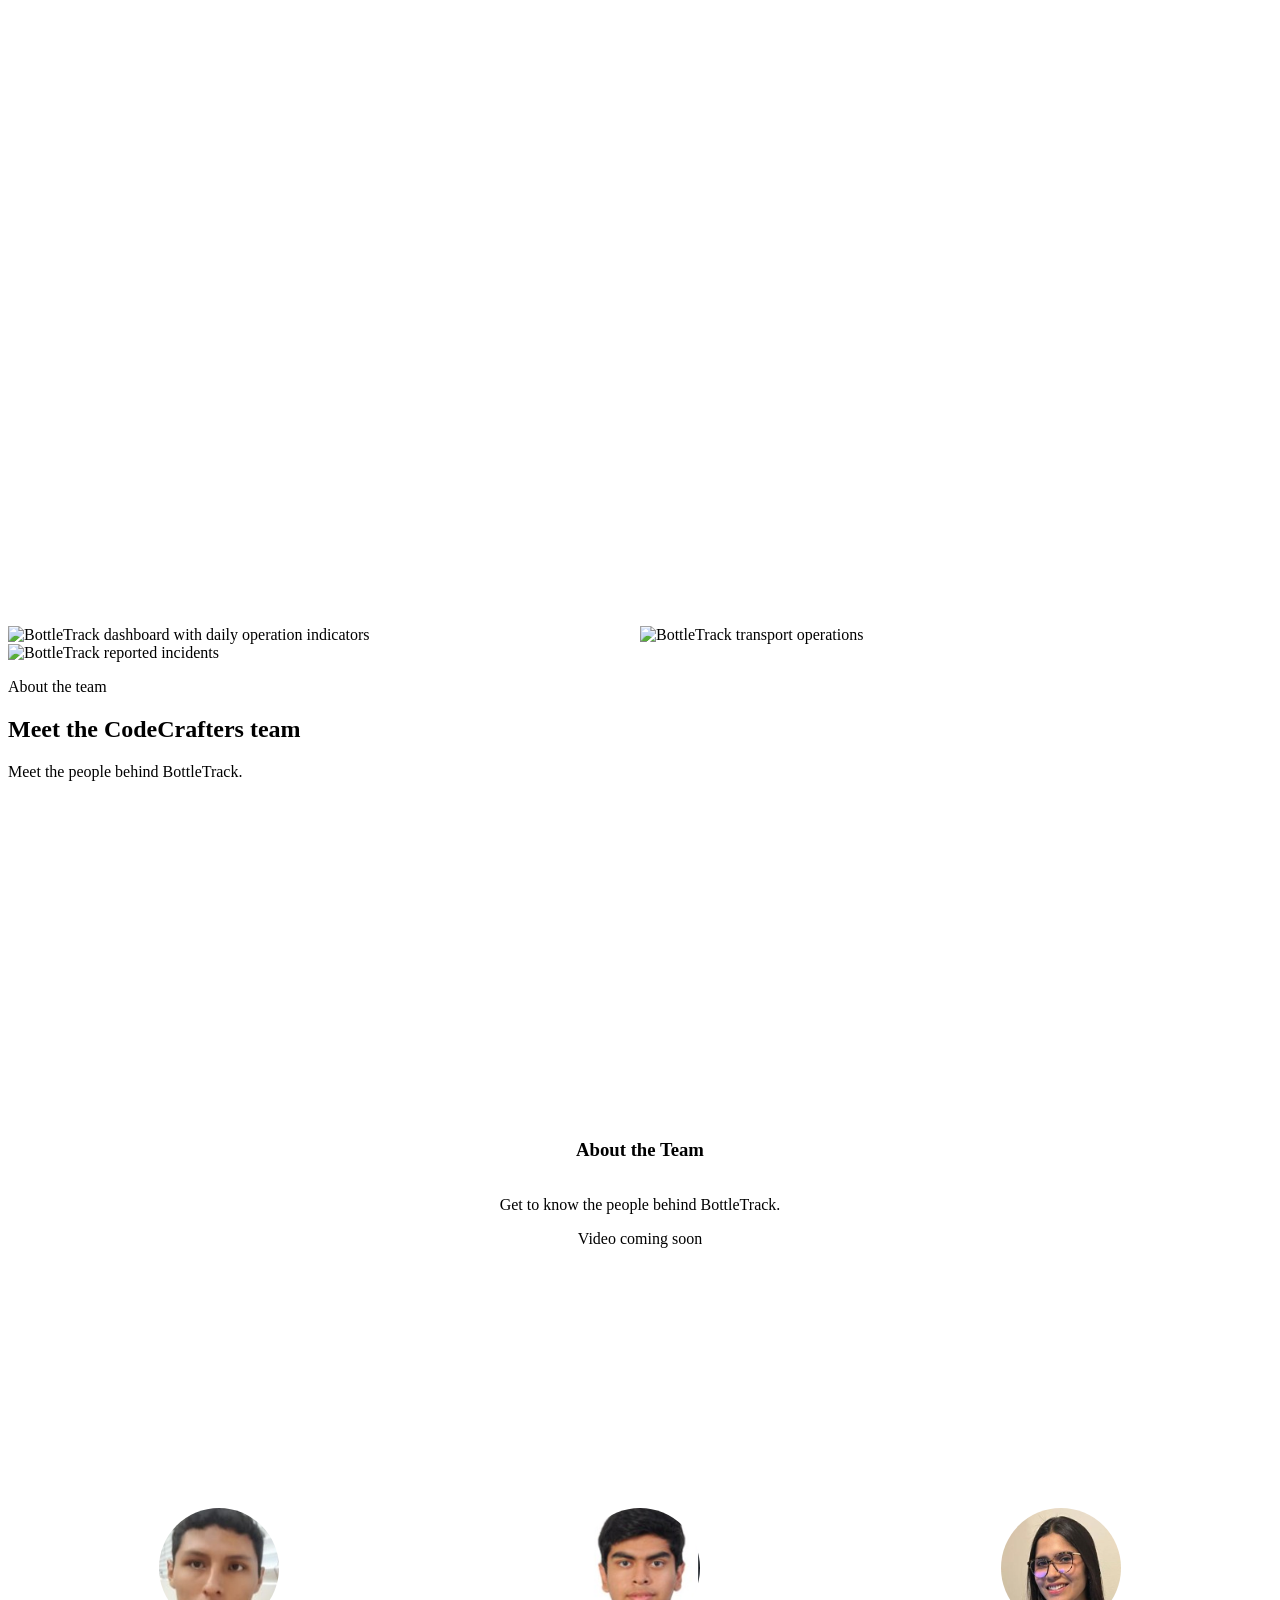
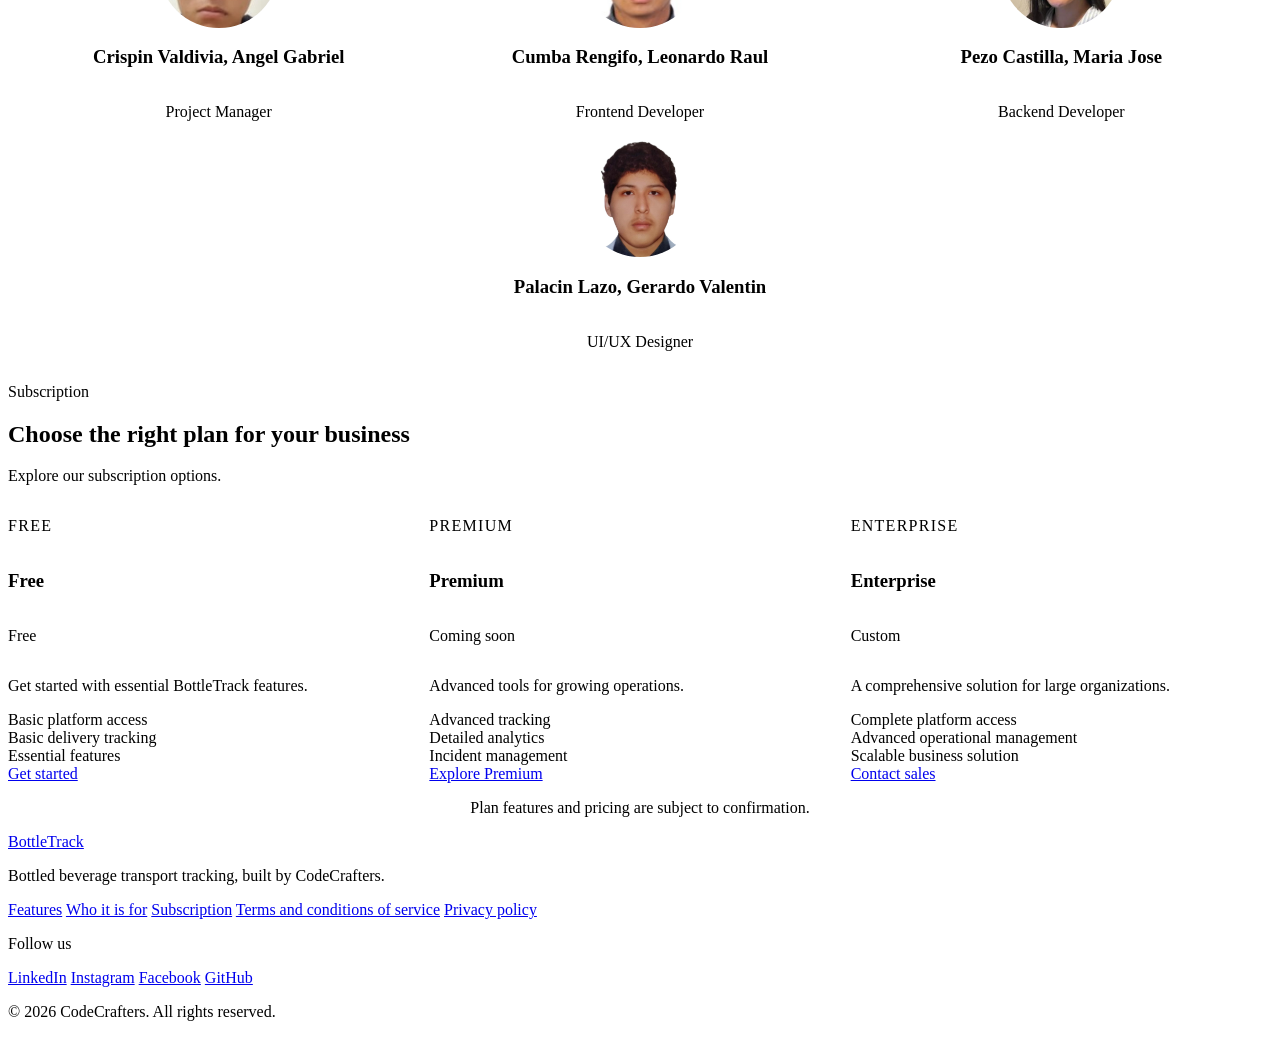
==== commit 6289fc9c: "feat(landing): embed the about the product video" ====
--- a/index.html
+++ b/index.html
@@ -202,17 +202,13 @@
             Discover how BottleTrack transforms beverage transportation management.
         </p>
 
-        <div class="video-frame video-placeholder">
-            <div class="video-placeholder__content">
-                <span class="video-placeholder__icon" aria-hidden="true">▶</span>
-                <h3 data-i18n="product.video.title">About the Product</h3>
-                <p data-i18n="product.video.description">
-                    Our product presentation video will be available soon.
-                </p>
-                <span class="video-placeholder__label" data-i18n="video.comingSoon">
-                    Video coming soon
-                </span>
-            </div>
+        <div class="video-frame">
+            <iframe src="https://www.youtube-nocookie.com/embed/o26x4zDOFbk"
+                    title="About the Product: BottleTrack"
+                    loading="lazy"
+                    allow="accelerometer; clipboard-write; encrypted-media; gyroscope; picture-in-picture"
+                    referrerpolicy="strict-origin-when-cross-origin"
+                    allowfullscreen></iframe>
         </div>
 
         <div class="product-screenshots">
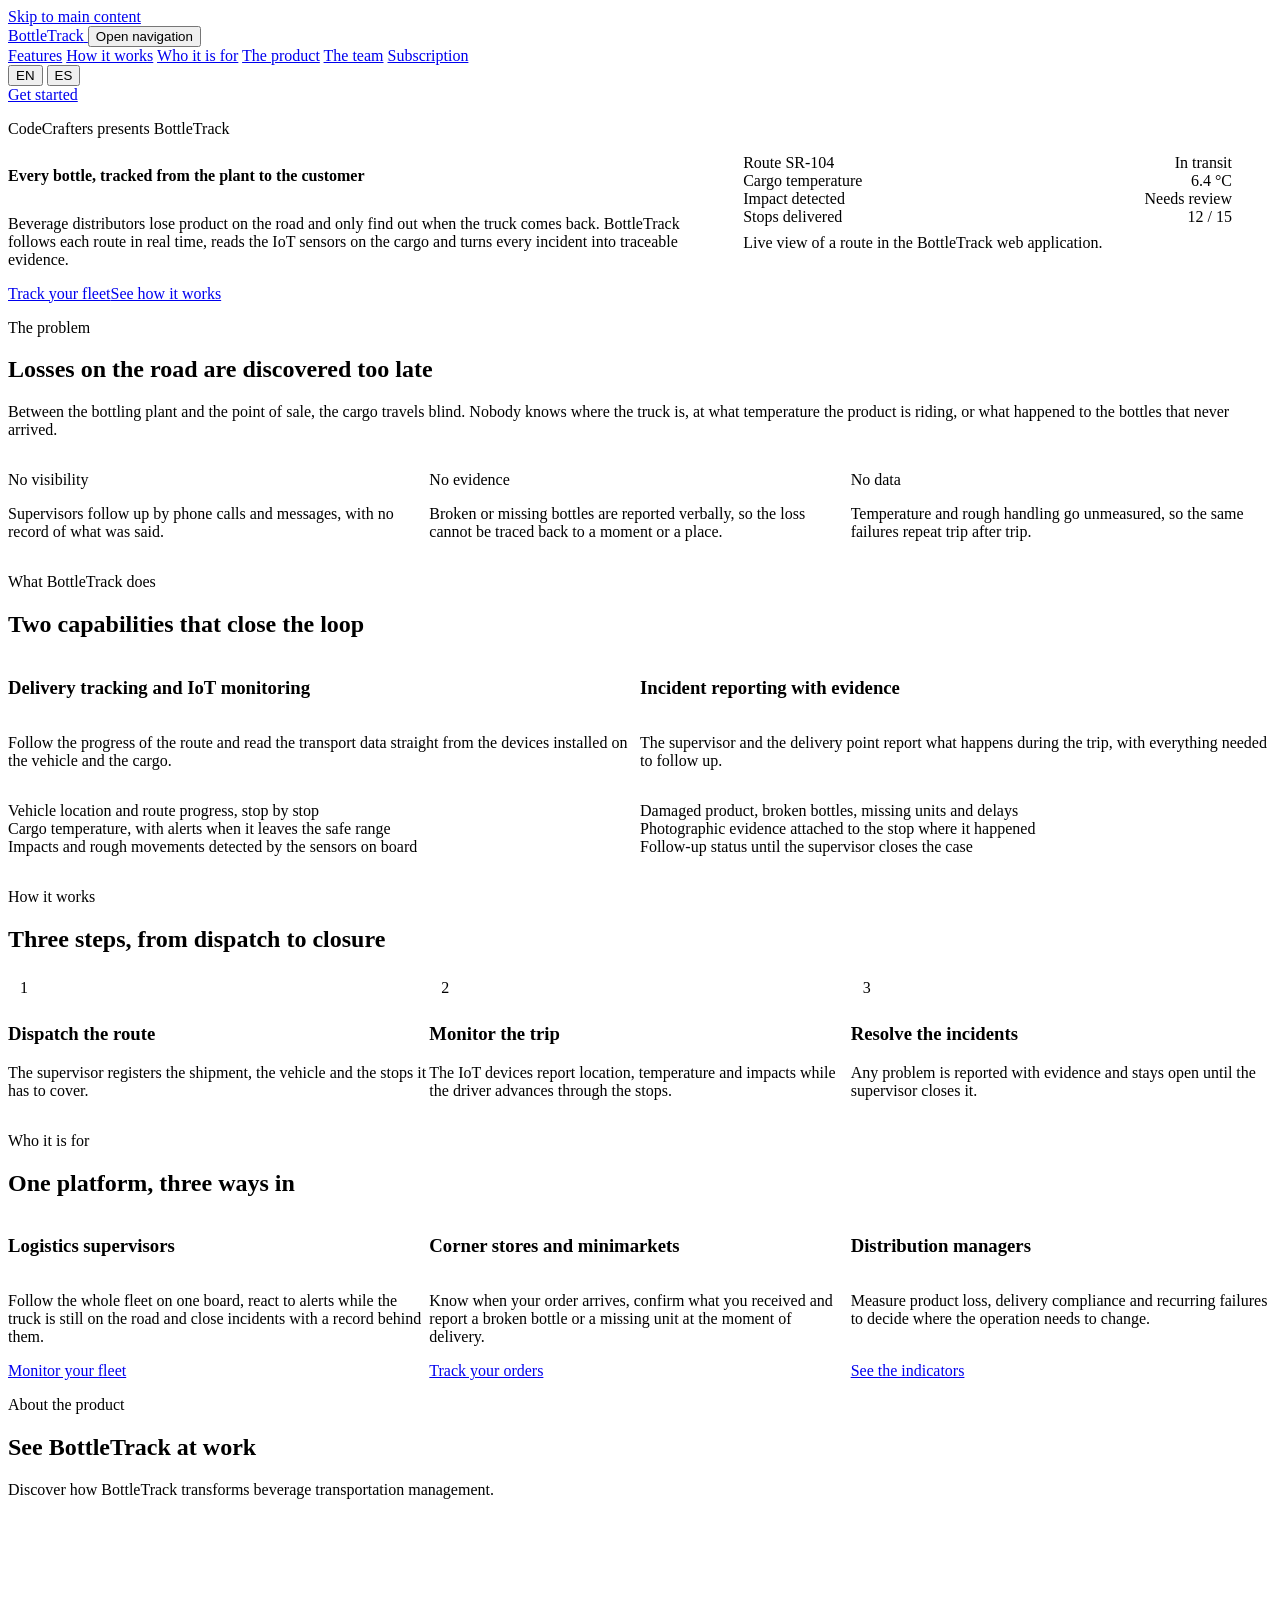
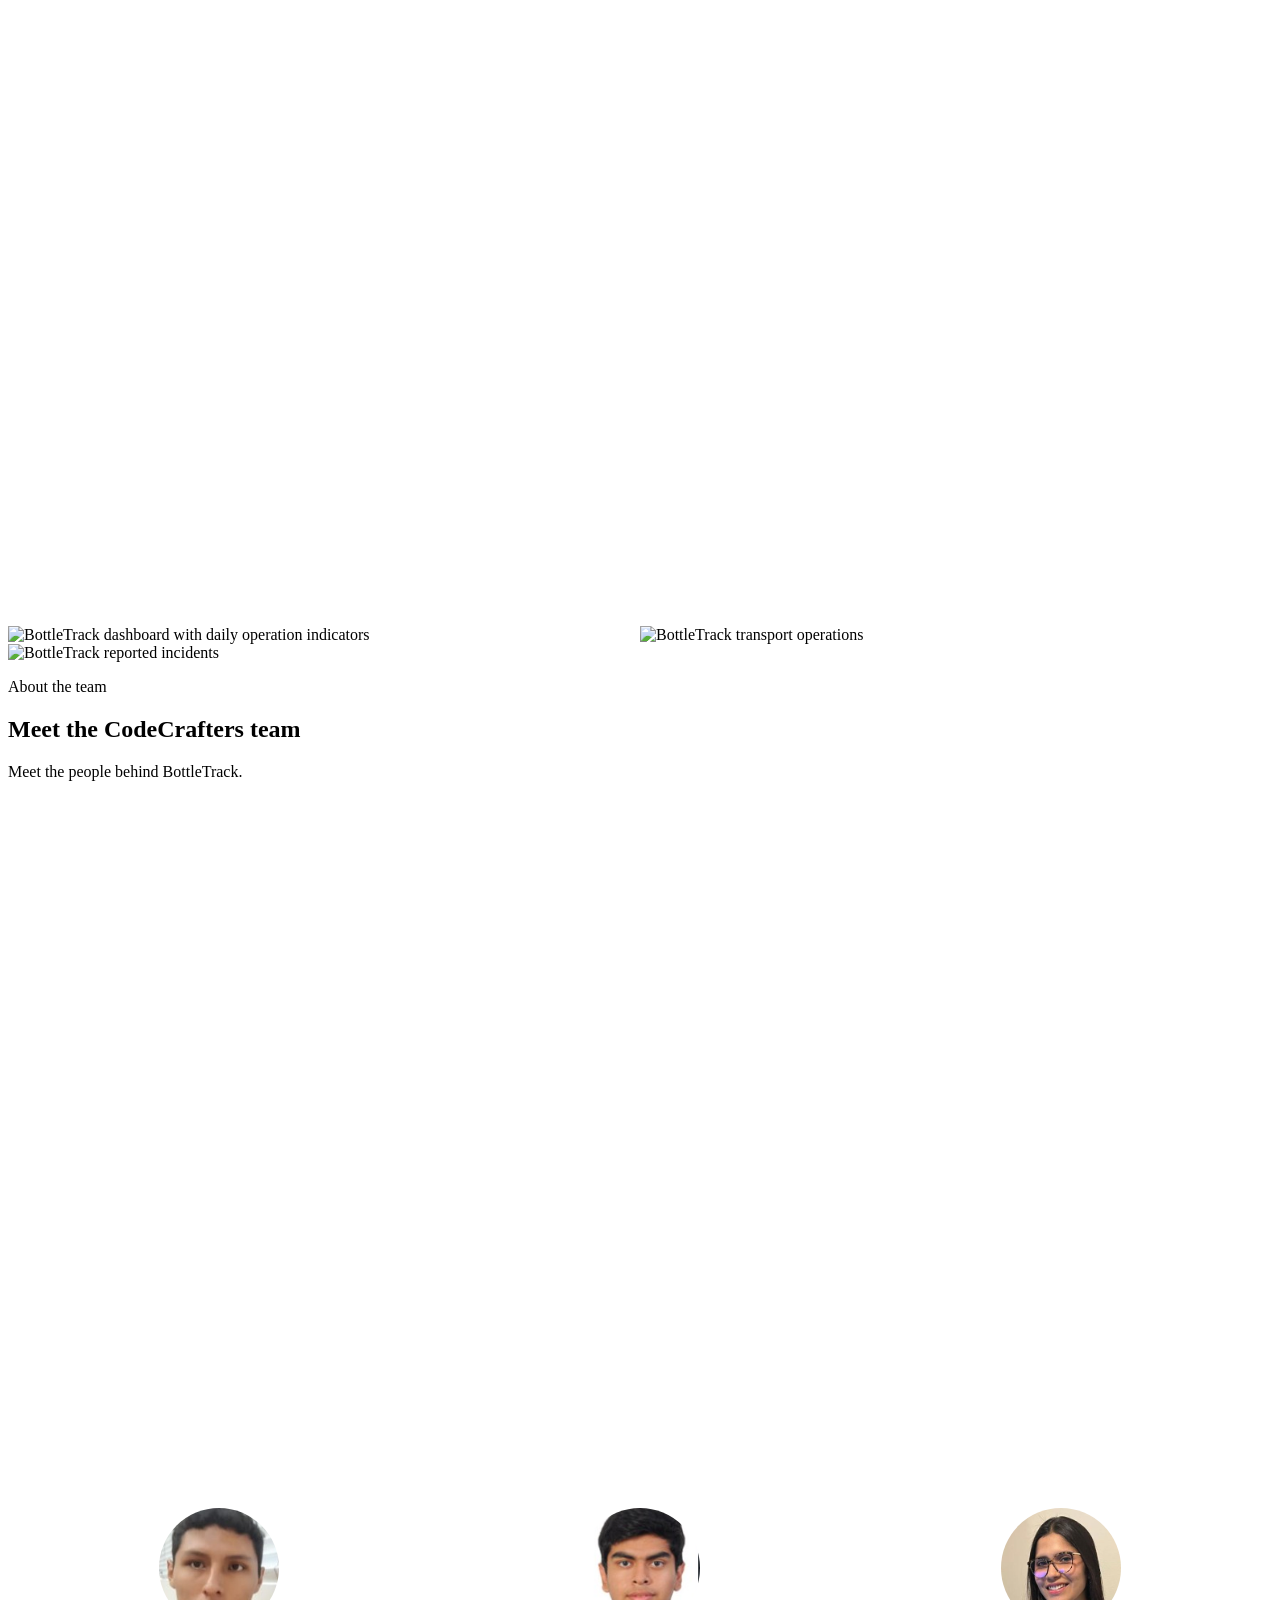
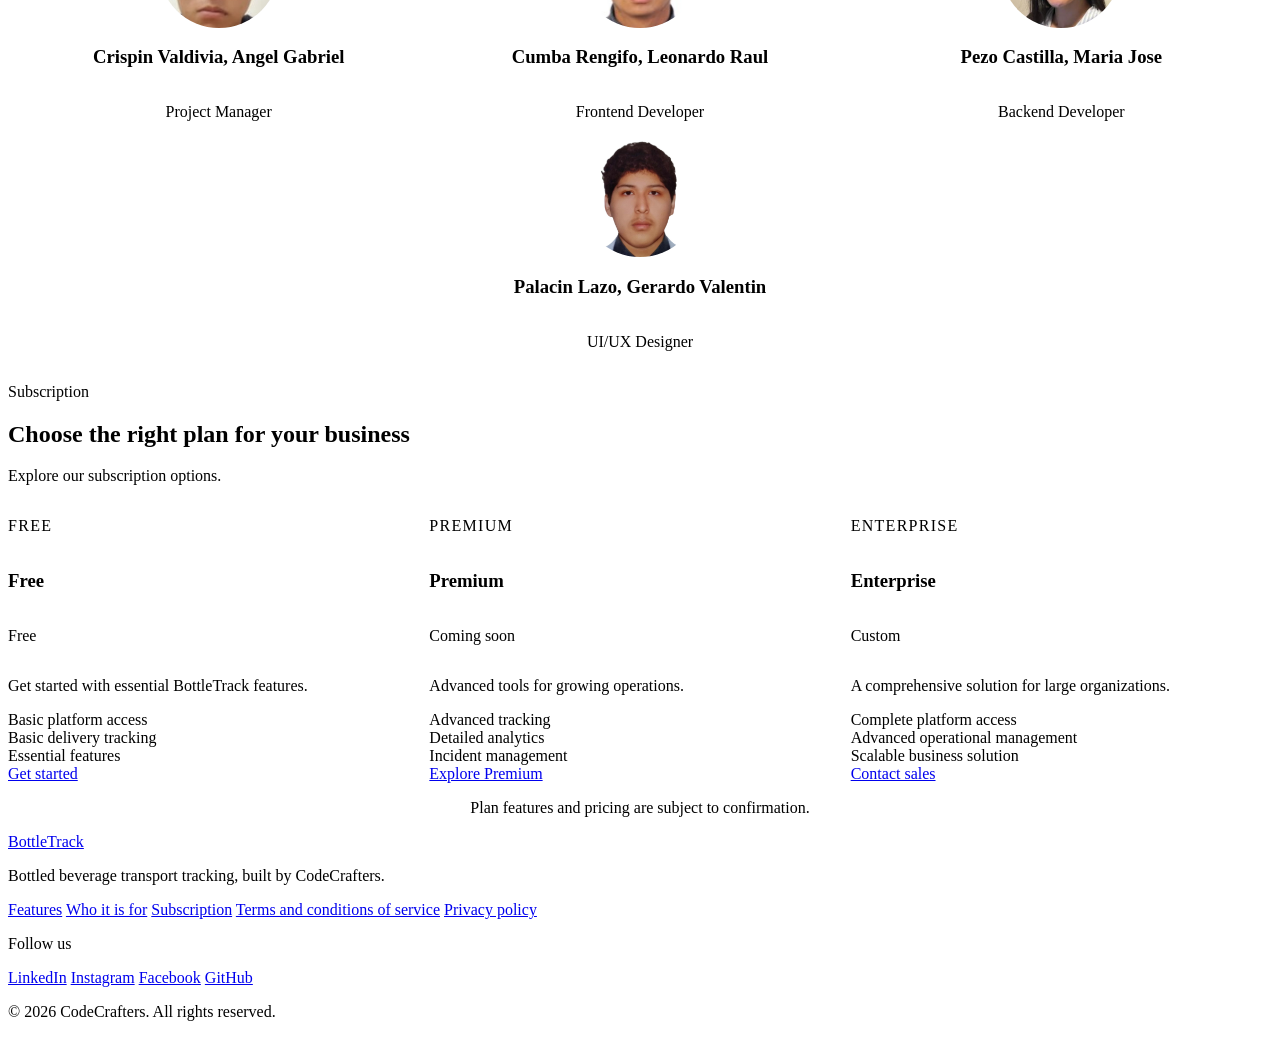
==== commit 126cf083: "feat(landing): embed the about the team video" ====
--- a/index.html
+++ b/index.html
@@ -239,20 +239,13 @@
             Meet the people behind BottleTrack.
         </p>
 
-        <div class="video-frame video-placeholder">
-            <div class="video-placeholder__content">
-                <span class="video-placeholder__icon" aria-hidden="true">▶</span>
-
-                <h3 data-i18n="team.video.title">About the Team</h3>
-
-                <p data-i18n="team.video.description">
-                    Get to know the people behind BottleTrack.
-                </p>
-
-                <span class="video-placeholder__label" data-i18n="video.comingSoon">
-                    Video coming soon
-                </span>
-            </div>
+        <div class="video-frame">
+            <iframe src="https://www.youtube-nocookie.com/embed/jtTP8YT2dOU"
+                    title="About the Team: CodeCrafters"
+                    loading="lazy"
+                    allow="accelerometer; clipboard-write; encrypted-media; gyroscope; picture-in-picture"
+                    referrerpolicy="strict-origin-when-cross-origin"
+                    allowfullscreen></iframe>
         </div>
 
         <div class="team-grid">
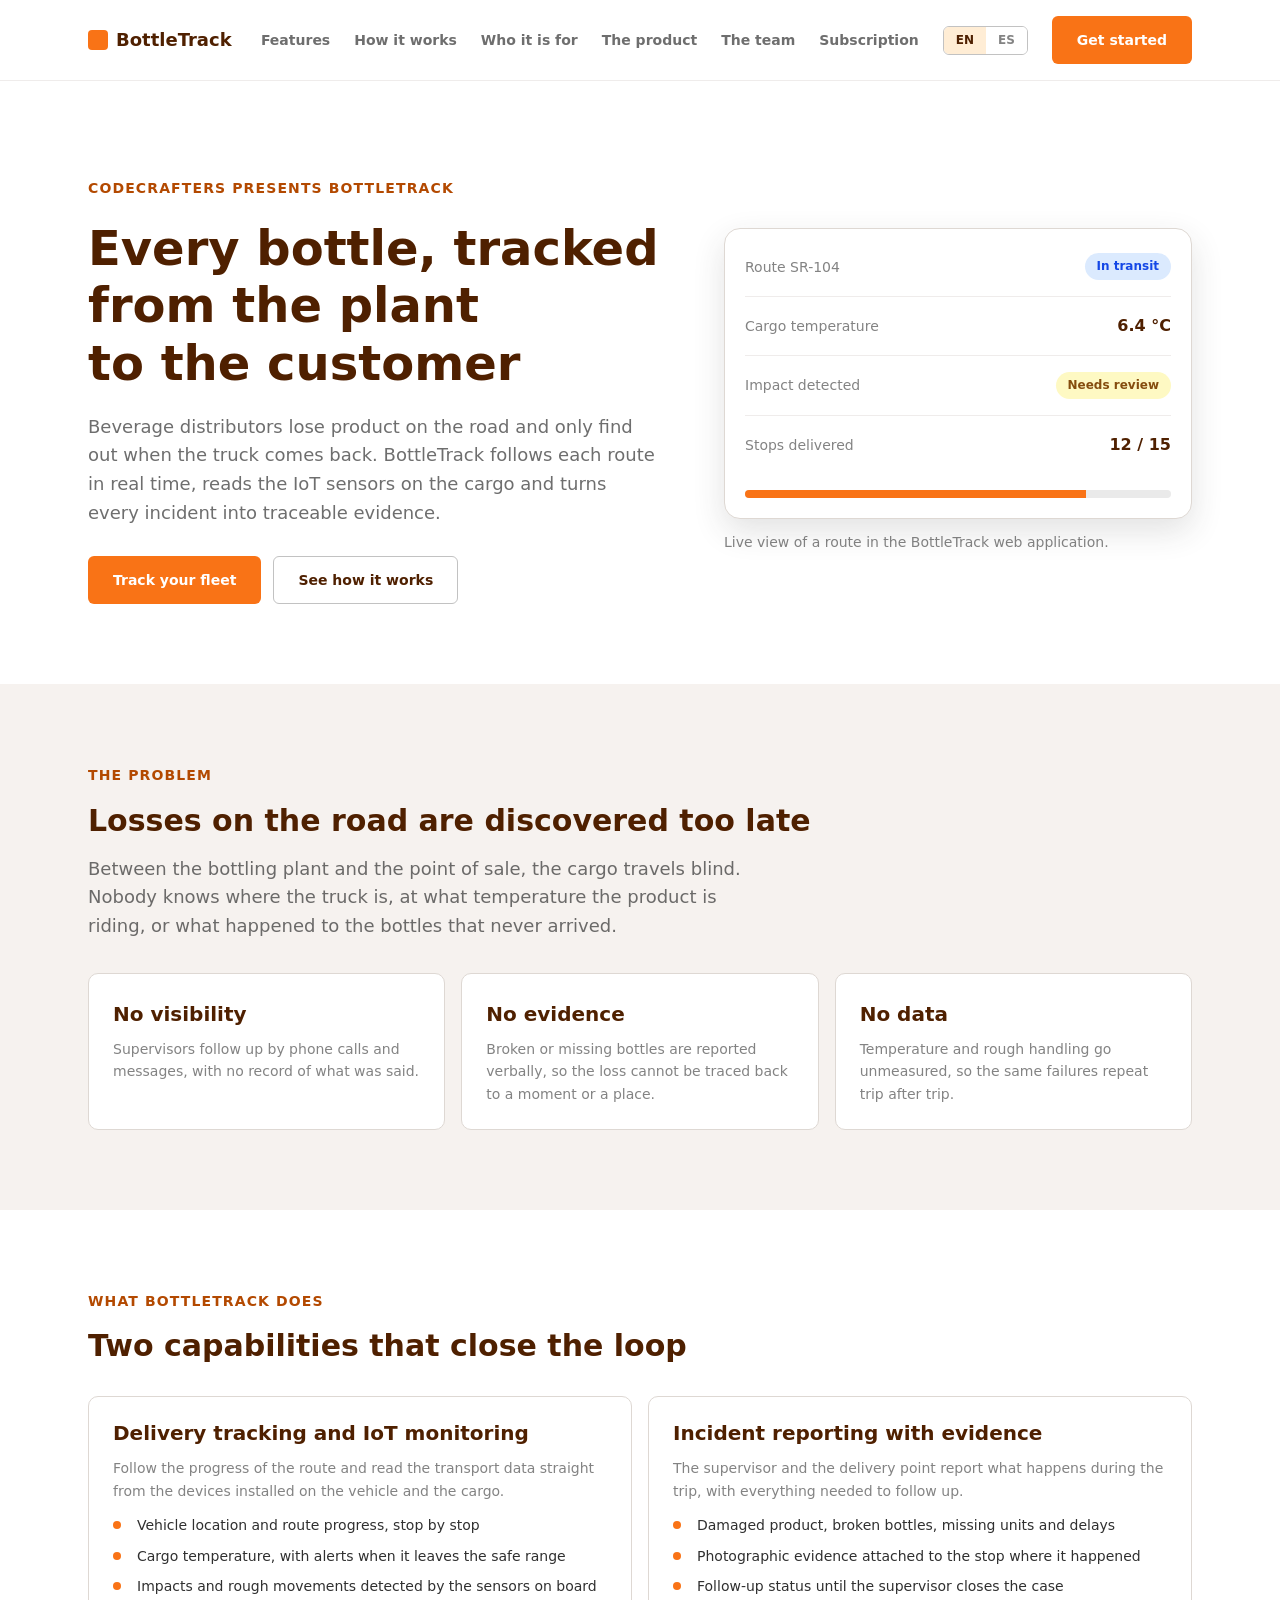
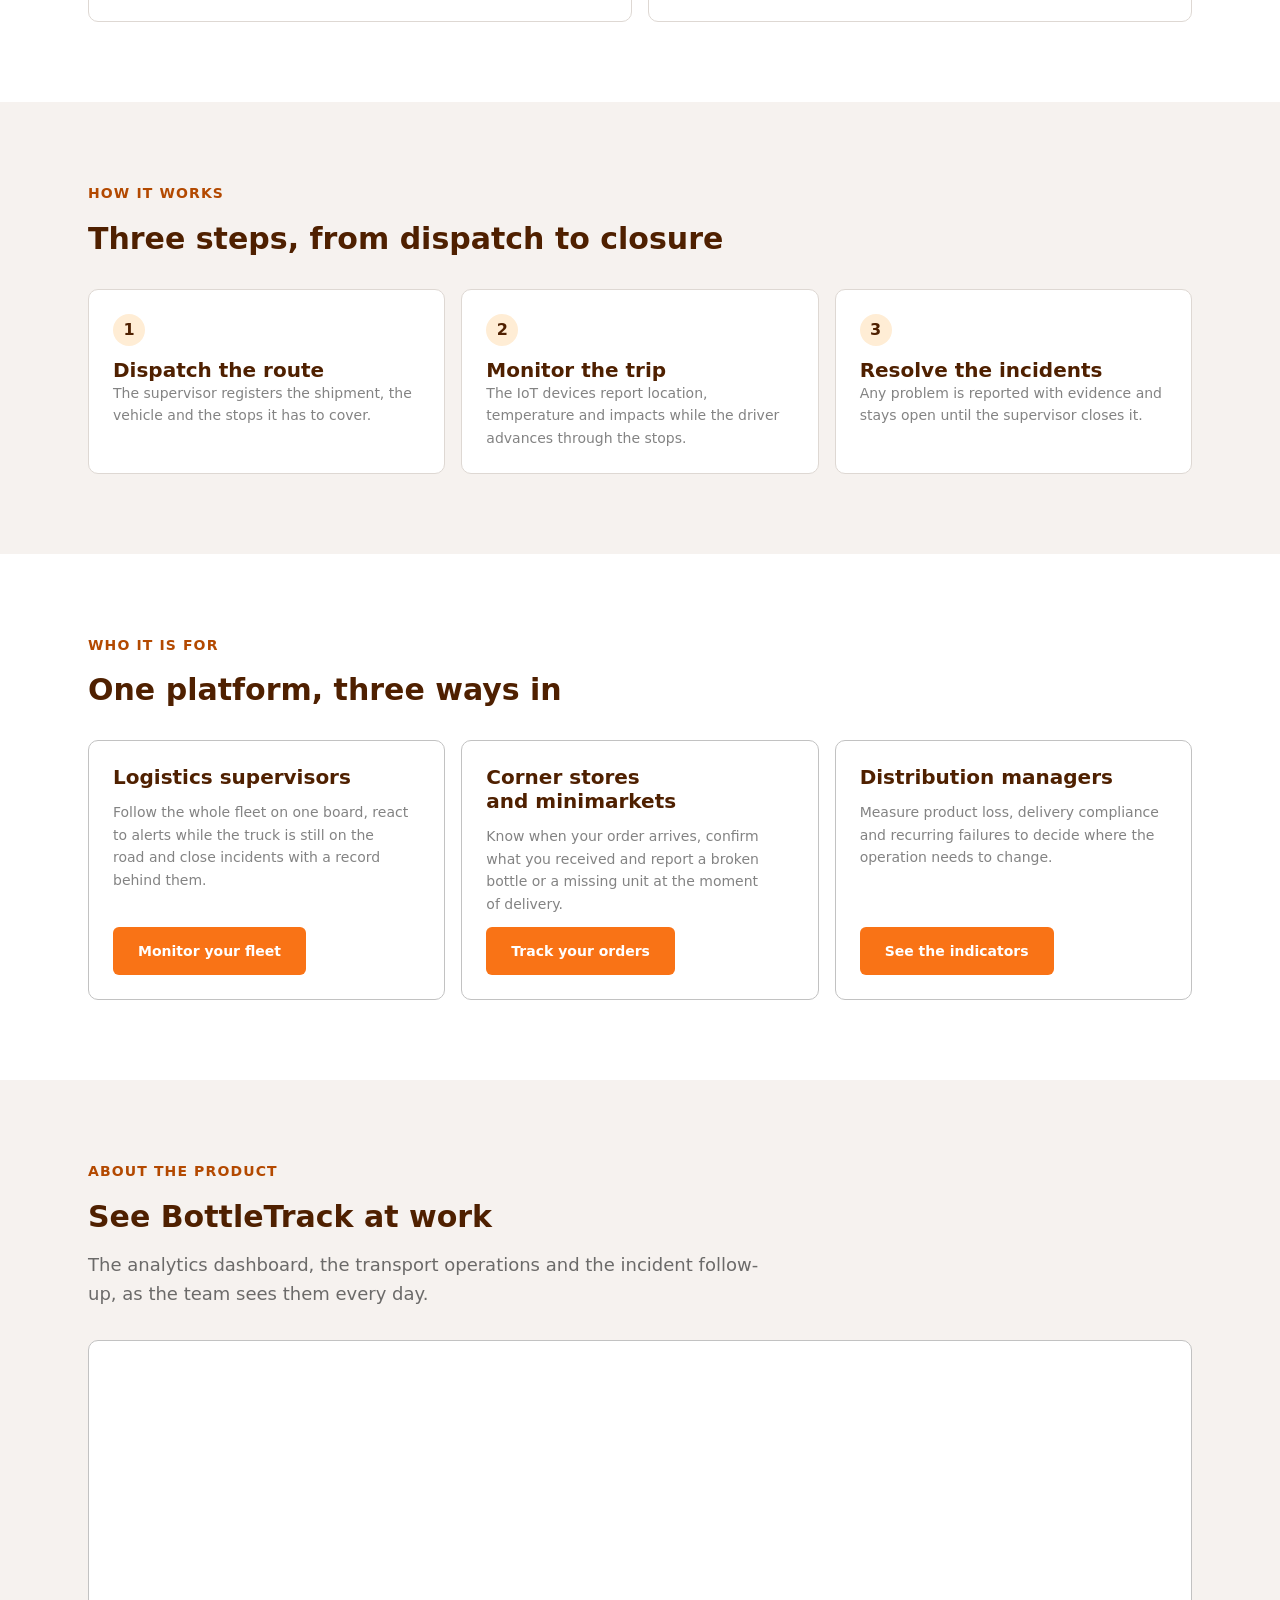
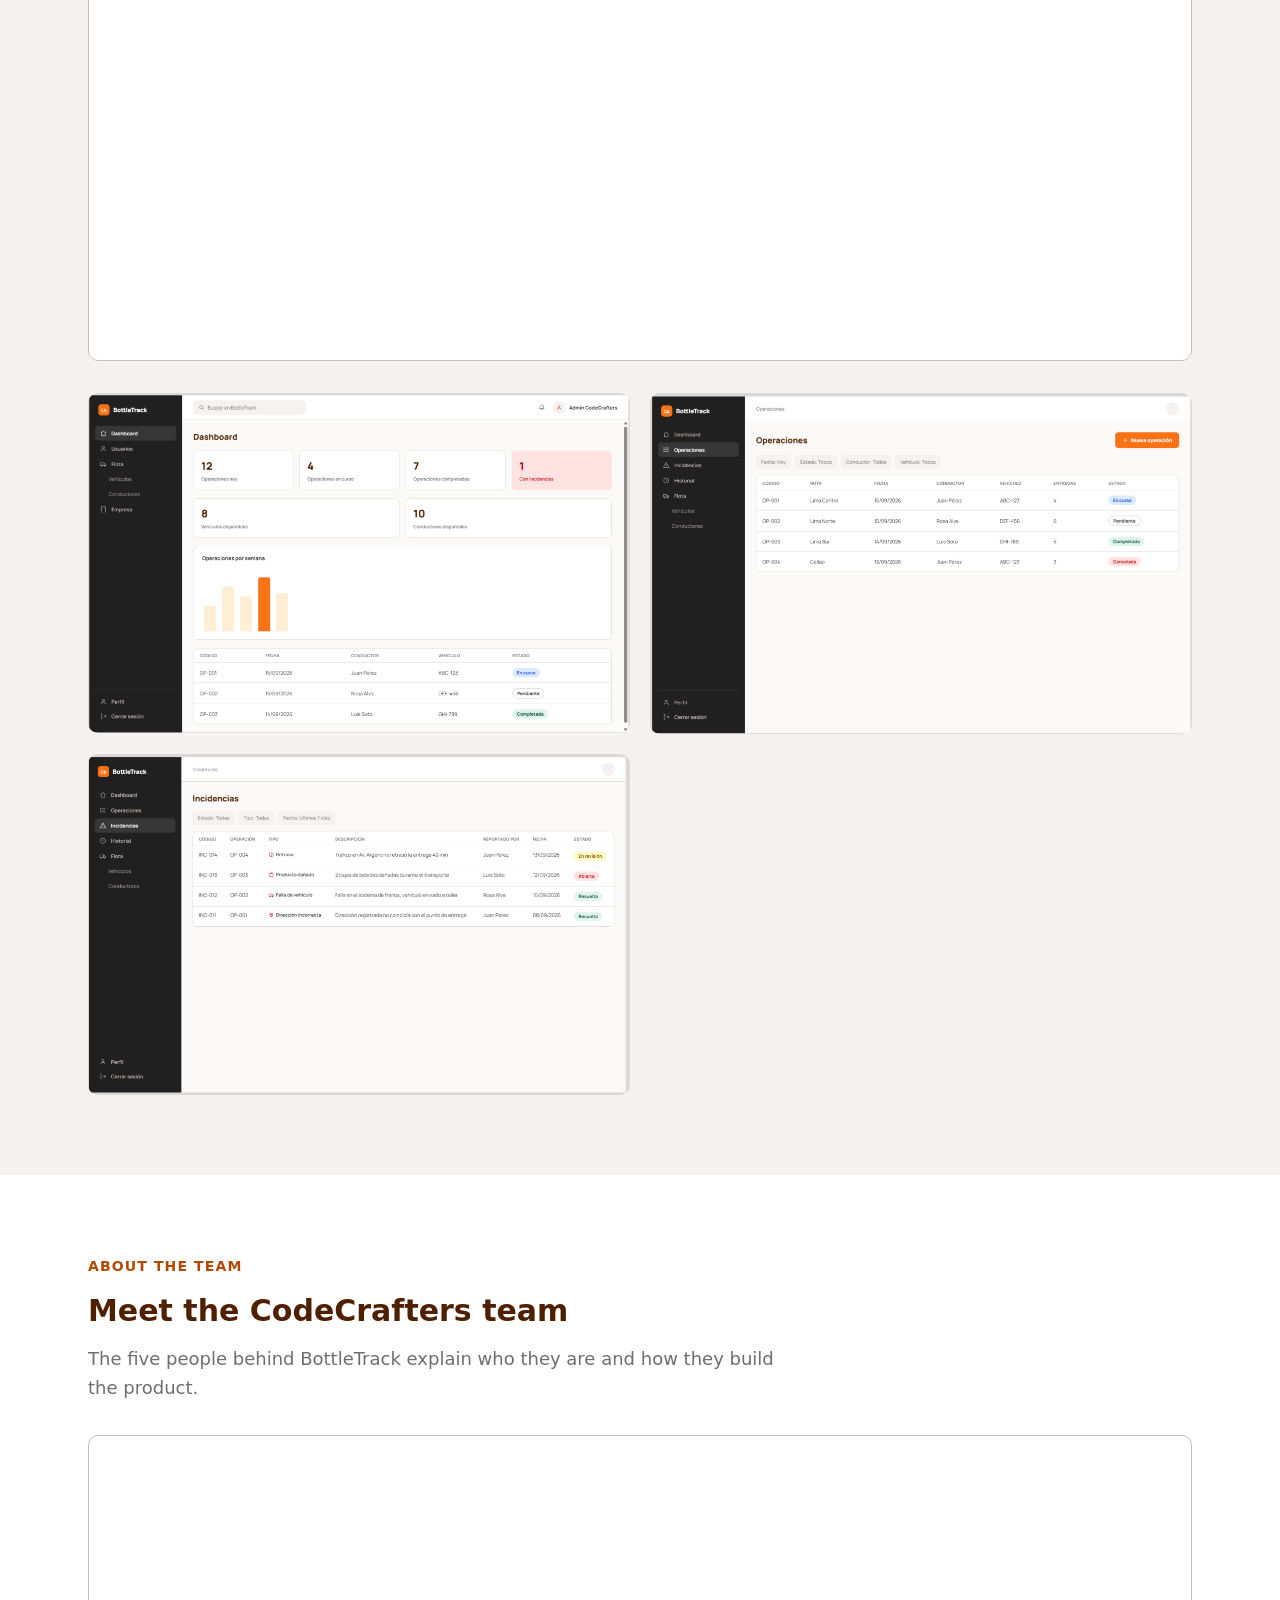
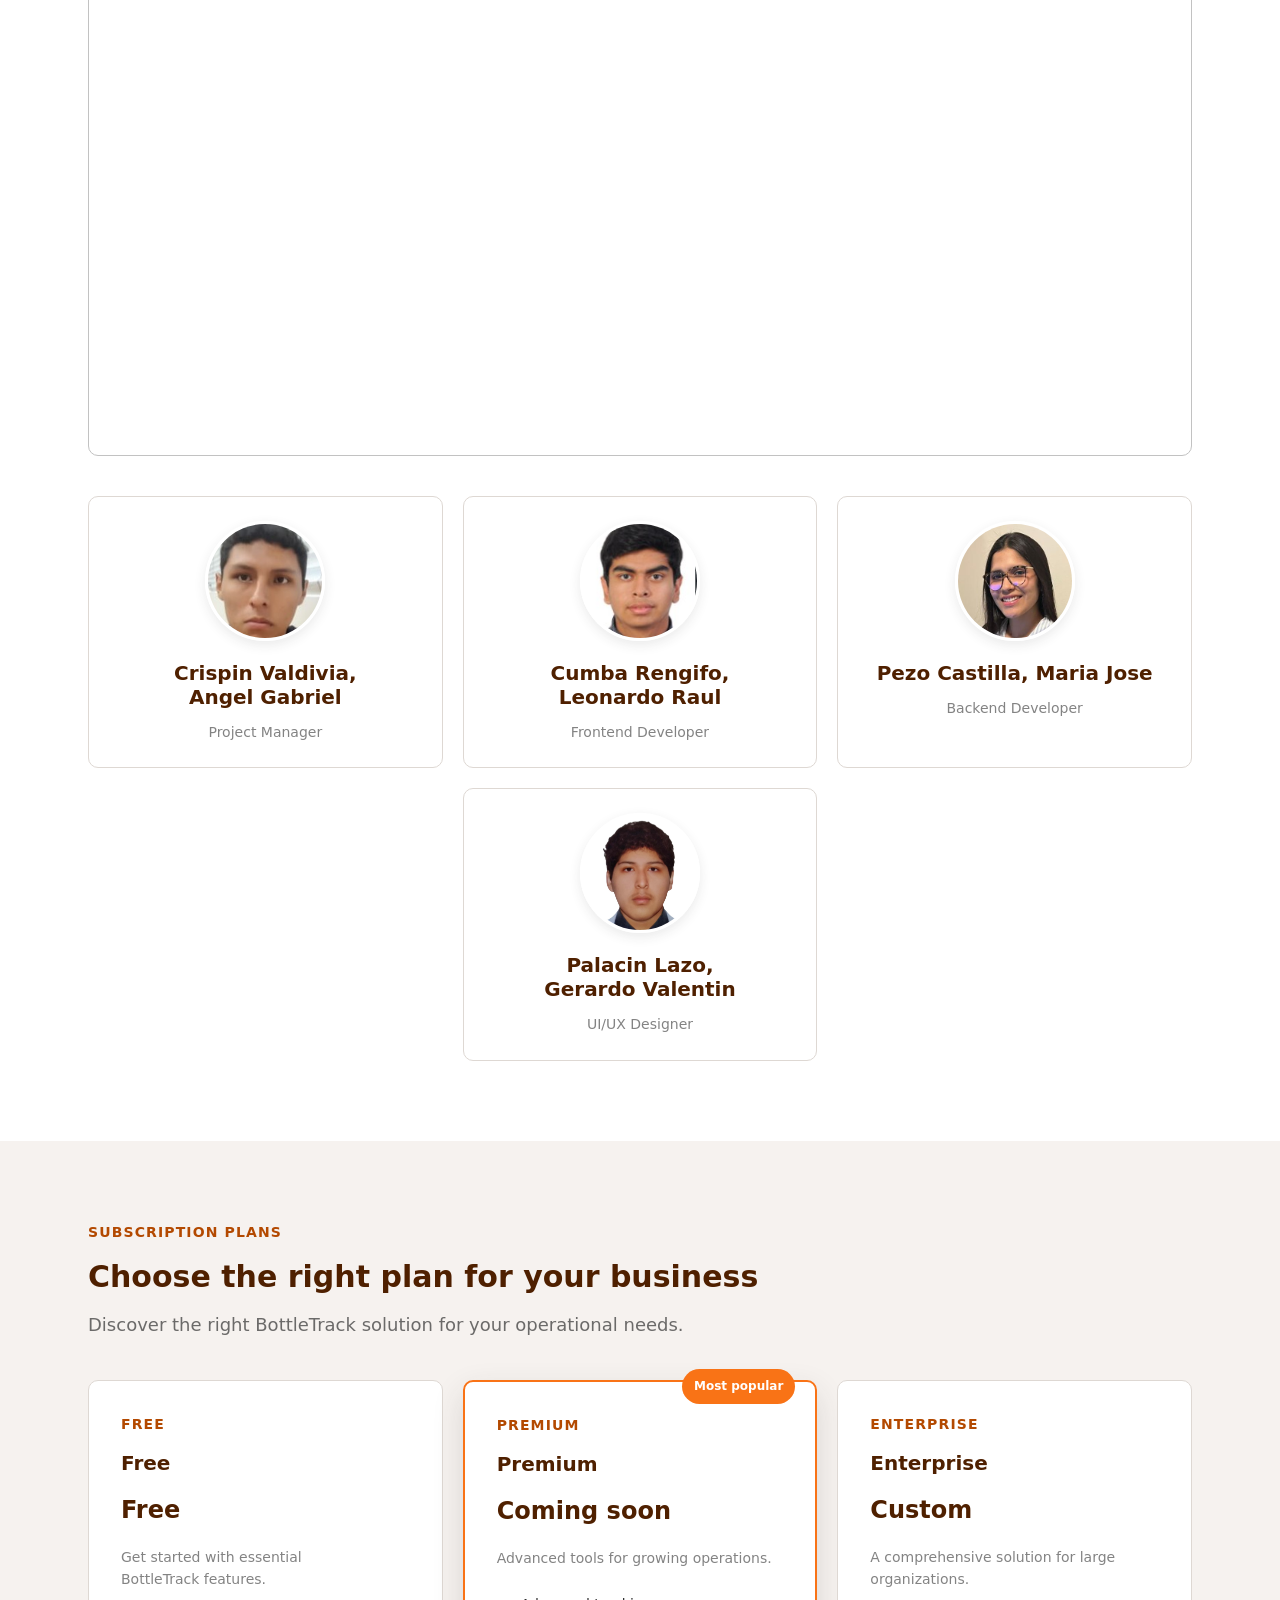
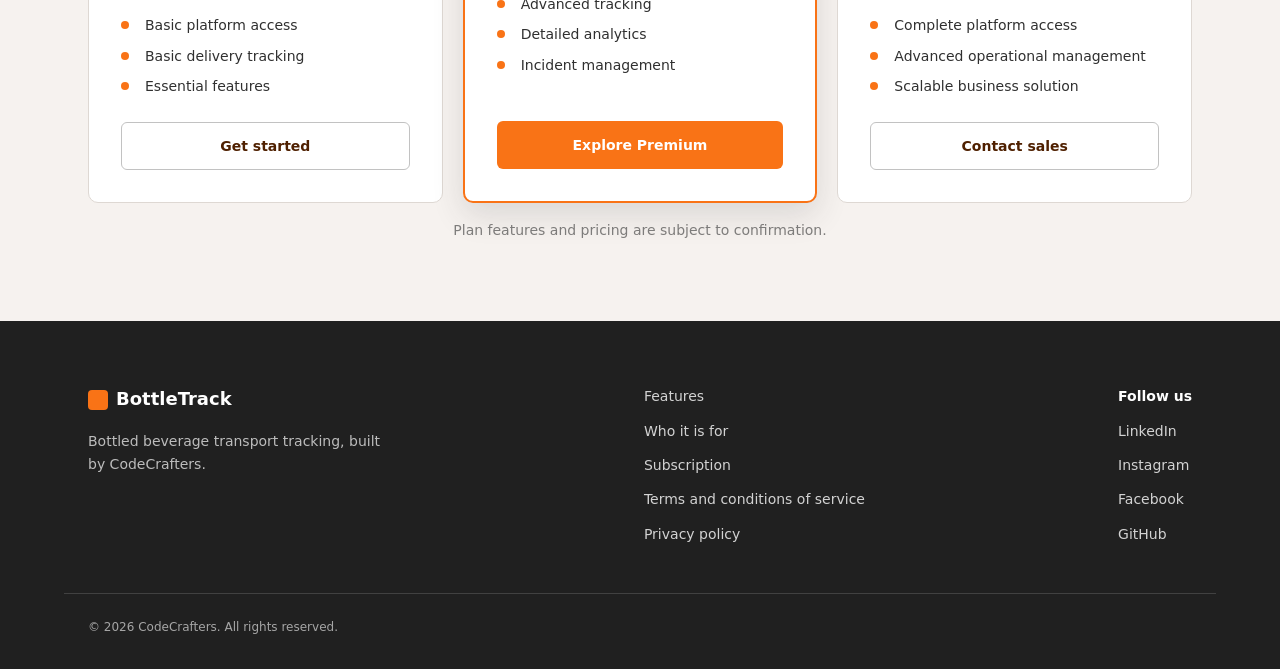
==== commit cb71070e: "refactor(assets): rename asset folders to styles, images and scripts" ====
--- a/index.html
+++ b/index.html
@@ -3,7 +3,7 @@
 <head>
     <meta charset="UTF-8">
     <meta name="viewport" content="width=device-width, initial-scale=1.0">
-    <link rel="icon" type="image/svg+xml" href="assets/img/favicon.svg">
+    <link rel="icon" type="image/svg+xml" href="assets/images/favicon.svg">
     <title>BottleTrack | Bottled beverage transport tracking and IoT monitoring</title>
     <meta name="description" content="BottleTrack lets beverage distributors follow every route in real time, monitor cargo with IoT sensors and report transport incidents with evidence.">
     <meta name="keywords" content="beverage logistics, fleet tracking, IoT monitoring, cold chain, delivery incidents, transport management">
@@ -16,11 +16,11 @@
     <link rel="preconnect" href="https://fonts.googleapis.com">
     <link rel="preconnect" href="https://fonts.gstatic.com" crossorigin>
     <link href="https://fonts.googleapis.com/css2?family=Manrope:wght@400;500;600;700&display=swap" rel="stylesheet">
-    <link rel="stylesheet" href="assets/css/tokens.css">
-    <link rel="stylesheet" href="assets/css/base.css">
-    <link rel="stylesheet" href="assets/css/components.css">
-    <link rel="stylesheet" href="assets/css/layout.css">
-    <link rel="stylesheet" href="assets/css/landing.css">
+    <link rel="stylesheet" href="assets/styles/tokens.css">
+    <link rel="stylesheet" href="assets/styles/base.css">
+    <link rel="stylesheet" href="assets/styles/components.css">
+    <link rel="stylesheet" href="assets/styles/layout.css">
+    <link rel="stylesheet" href="assets/styles/landing.css">
 </head>
 <body>
 <a class="skip-link" href="#main" data-i18n="nav.skip">Skip to main content</a>
@@ -212,13 +212,13 @@
         </div>
 
         <div class="product-screenshots">
-            <img src="assets/img/dashboard_bottletrack.png"
+            <img src="assets/images/dashboard_bottletrack.png"
                  alt="BottleTrack dashboard with daily operation indicators">
 
-            <img src="assets/img/operaciones_bottletrack.png"
+            <img src="assets/images/operaciones_bottletrack.png"
                  alt="BottleTrack transport operations">
 
-            <img src="assets/img/incidencias_bottletrack.png"
+            <img src="assets/images/incidencias_bottletrack.png"
                  alt="BottleTrack reported incidents">
         </div>
     </div>
@@ -252,7 +252,7 @@
 
             <article class="card team-card">
                 <img
-                    src="assets/img/team-members/angel-crispin.jpeg"
+                    src="assets/images/team-members/angel-crispin.jpeg"
                     alt="Ángel Crispín"
                     class="team-card__photo"
                     loading="lazy"
@@ -263,7 +263,7 @@
 
             <article class="card team-card">
                 <img
-                    src="assets/img/team-members/leonardo-cumba.jpeg"
+                    src="assets/images/team-members/leonardo-cumba.jpeg"
                     alt="Leonardo Cumba"
                     class="team-card__photo"
                     loading="lazy"
@@ -274,7 +274,7 @@
 
             <article class="card team-card">
                 <img
-                    src="assets/img/team-members/maria-jose-pezo.jpeg"
+                    src="assets/images/team-members/maria-jose-pezo.jpeg"
                     alt="Maria Jose Pezo"
                     class="team-card__photo"
                     loading="lazy"
@@ -285,7 +285,7 @@
 
             <article class="card team-card">
                 <img
-                    src="assets/img/team-members/gerardo-palacin.jpeg"
+                    src="assets/images/team-members/gerardo-palacin.jpeg"
                     alt="Gerardo Palacín"s
                     class="team-card__photo"
                     loading="lazy"
@@ -453,8 +453,8 @@
     </div>
 </footer>
 
-<script src="assets/js/translations.js"></script>
-<script src="assets/js/i18n.js"></script>
-<script src="assets/js/main.js"></script>
+<script src="assets/scripts/translations.js"></script>
+<script src="assets/scripts/i18n.js"></script>
+<script src="assets/scripts/main.js"></script>
 </body>
 </html>
--- a/assets/styles/tokens.css
+++ b/assets/styles/tokens.css
@@ -0,0 +1,105 @@
+:root {
+    --background: #ffffff;
+    --foreground: #303030;
+    --chrome: #202020;
+    --surface: #ffffff;
+    --surface-muted: #f6f2ef;
+
+    --primary: #f97316;
+    --primary-mid: #b34900;
+    --primary-dark: #4f2000;
+    --primary-foreground: #ffffff;
+    --primary-soft: #ffedd5;
+
+    --line: #efeceb;
+    --border: #ded8d3;
+    --control: #c2c2c2;
+    --control-hover: #a3a3a3;
+
+    --danger: #e7000b;
+    --danger-strong: #c10007;
+    --danger-soft: #ffe2e2;
+
+    --warning: #eab308;
+    --warning-strong: #854d0e;
+    --warning-soft: #fef9c3;
+
+    --success: #30b875;
+    --success-strong: #044137;
+    --success-soft: #e0f5eb;
+
+    --info: #155dfc;
+    --info-strong: #1447e6;
+    --info-soft: #dbeafe;
+
+    --disabled: #eae7e5;
+    --disabled-ink: #a09a96;
+
+    --ink-80: color-mix(in srgb, var(--foreground) 80%, transparent);
+    --ink-70: color-mix(in srgb, var(--foreground) 70%, transparent);
+    --ink-60: color-mix(in srgb, var(--foreground) 60%, transparent);
+    --ink-50: color-mix(in srgb, var(--foreground) 50%, transparent);
+    --ink-40: color-mix(in srgb, var(--foreground) 40%, transparent);
+
+    --fill-5: color-mix(in srgb, var(--foreground) 5%, transparent);
+    --fill-10: color-mix(in srgb, var(--foreground) 10%, transparent);
+    --fill-20: color-mix(in srgb, var(--foreground) 20%, transparent);
+    --fill-40: color-mix(in srgb, var(--foreground) 40%, transparent);
+
+    --font-sans: "Manrope", "Segoe UI", system-ui, -apple-system, sans-serif;
+    --font-mono: ui-monospace, "SFMono-Regular", "Cascadia Code", Menlo, monospace;
+
+    --text-2xs: 0.625rem;
+    --text-xs: 0.75rem;
+    --text-sm: 0.875rem;
+    --text-base: 1rem;
+    --text-lg: 1.125rem;
+    --text-xl: 1.25rem;
+    --text-2xl: 1.5rem;
+    --text-3xl: 1.875rem;
+    --text-4xl: 2.25rem;
+    --text-5xl: 3rem;
+
+    --weight-regular: 400;
+    --weight-medium: 500;
+    --weight-semibold: 600;
+    --weight-bold: 700;
+
+    --leading-tight: 1.2;
+    --leading-snug: 1.35;
+    --leading-normal: 1.6;
+
+    --space-1: 0.25rem;
+    --space-2: 0.5rem;
+    --space-3: 0.75rem;
+    --space-4: 1rem;
+    --space-5: 1.25rem;
+    --space-6: 1.5rem;
+    --space-8: 2rem;
+    --space-10: 2.5rem;
+    --space-12: 3rem;
+    --space-16: 4rem;
+    --space-20: 5rem;
+    --space-24: 6rem;
+
+    --radius-sm: 0.25rem;
+    --radius-md: 0.375rem;
+    --radius-lg: 0.625rem;
+    --radius-xl: 1rem;
+    --radius-full: 9999px;
+
+    --shadow-sm: 0 1px 2px color-mix(in srgb, var(--foreground) 8%, transparent);
+    --shadow-md: 0 4px 12px color-mix(in srgb, var(--foreground) 10%, transparent);
+    --shadow-lg: 0 12px 32px color-mix(in srgb, var(--foreground) 14%, transparent);
+
+    --container: 72rem;
+    --transition: 160ms ease;
+}
+
+@media (max-width: 48rem) {
+    :root {
+        --text-5xl: 2.25rem;
+        --text-4xl: 1.875rem;
+        --text-3xl: 1.5rem;
+    }
+}
--- a/assets/styles/base.css
+++ b/assets/styles/base.css
@@ -0,0 +1,174 @@
+*,
+*::before,
+*::after {
+    box-sizing: border-box;
+}
+
+* {
+    margin: 0;
+}
+
+html {
+    -webkit-text-size-adjust: 100%;
+    scroll-behavior: smooth;
+}
+
+body {
+    background: var(--background);
+    color: var(--foreground);
+    font-family: var(--font-sans);
+    font-size: var(--text-base);
+    line-height: var(--leading-normal);
+    -webkit-font-smoothing: antialiased;
+}
+
+img,
+picture,
+svg,
+video {
+    display: block;
+    max-width: 100%;
+    height: auto;
+}
+
+input,
+button,
+textarea,
+select {
+    font: inherit;
+    color: inherit;
+}
+
+h1,
+h2,
+h3,
+h4 {
+    color: var(--primary-dark);
+    font-weight: var(--weight-bold);
+    line-height: var(--leading-tight);
+    text-wrap: balance;
+}
+
+h1 {
+    font-size: var(--text-4xl);
+}
+
+h2 {
+    font-size: var(--text-3xl);
+}
+
+h3 {
+    font-size: var(--text-xl);
+}
+
+h4 {
+    font-size: var(--text-lg);
+}
+
+p {
+    text-wrap: pretty;
+}
+
+a {
+    color: var(--primary-mid);
+    text-underline-offset: 0.2em;
+}
+
+a:hover {
+    color: var(--primary-dark);
+}
+
+code {
+    font-family: var(--font-mono);
+    font-size: var(--text-xs);
+    background: var(--fill-5);
+    padding: 0.1em 0.35em;
+    border-radius: var(--radius-sm);
+}
+
+:focus-visible {
+    outline: 2px solid var(--primary-mid);
+    outline-offset: 2px;
+    border-radius: var(--radius-sm);
+}
+
+.container {
+    width: 100%;
+    max-width: var(--container);
+    margin-inline: auto;
+    padding-inline: var(--space-6);
+}
+
+.section {
+    padding-block: var(--space-20);
+}
+
+.section--muted {
+    background: var(--surface-muted);
+}
+
+.stack {
+    display: flex;
+    flex-direction: column;
+    gap: var(--space-4);
+}
+
+.grid {
+    display: grid;
+    gap: var(--space-4);
+}
+
+.eyebrow {
+    color: var(--primary-mid);
+    font-size: var(--text-sm);
+    font-weight: var(--weight-bold);
+    letter-spacing: 0.08em;
+    text-transform: uppercase;
+}
+
+.lead {
+    color: var(--ink-70);
+    font-size: var(--text-lg);
+    max-width: 60ch;
+}
+
+.muted {
+    color: var(--ink-60);
+    font-size: var(--text-sm);
+}
+
+.divider {
+    height: 1px;
+    background: var(--line);
+    border: 0;
+}
+
+.visually-hidden {
+    position: absolute;
+    width: 1px;
+    height: 1px;
+    padding: 0;
+    overflow: hidden;
+    clip: rect(0 0 0 0);
+    white-space: nowrap;
+    border: 0;
+}
+
+@media (max-width: 48rem) {
+    .section {
+        padding-block: var(--space-12);
+    }
+}
+
+@media (prefers-reduced-motion: reduce) {
+    html {
+        scroll-behavior: auto;
+    }
+
+    *,
+    *::before,
+    *::after {
+        transition-duration: 0.01ms !important;
+        animation-duration: 0.01ms !important;
+    }
+}
--- a/assets/styles/components.css
+++ b/assets/styles/components.css
@@ -0,0 +1,151 @@
+.button {
+    display: inline-flex;
+    align-items: center;
+    justify-content: center;
+    gap: var(--space-2);
+    padding: var(--space-3) var(--space-6);
+    border: 1px solid transparent;
+    border-radius: var(--radius-md);
+    font-size: var(--text-sm);
+    font-weight: var(--weight-bold);
+    text-decoration: none;
+    cursor: pointer;
+    transition: background var(--transition), border-color var(--transition), color var(--transition);
+}
+
+.button--primary {
+    background: var(--primary);
+    color: var(--primary-foreground);
+}
+
+.button--primary:hover {
+    background: var(--primary-mid);
+    color: var(--primary-foreground);
+}
+
+.button--secondary {
+    background: var(--surface);
+    border-color: var(--control);
+    color: var(--primary-dark);
+}
+
+.button--secondary:hover {
+    border-color: var(--control-hover);
+    background: var(--fill-5);
+    color: var(--primary-dark);
+}
+
+.button--ghost {
+    background: transparent;
+    color: var(--primary-mid);
+}
+
+.button--ghost:hover {
+    background: var(--primary-soft);
+    color: var(--primary-dark);
+}
+
+.button:disabled,
+.button[aria-disabled="true"] {
+    background: var(--disabled);
+    border-color: transparent;
+    color: var(--disabled-ink);
+    cursor: not-allowed;
+}
+
+.card {
+    background: var(--surface);
+    border: 1px solid var(--border);
+    border-radius: var(--radius-lg);
+    padding: var(--space-6);
+}
+
+.card--interactive {
+    border-color: var(--control);
+    transition: border-color var(--transition), box-shadow var(--transition);
+}
+
+.card--interactive:hover {
+    border-color: var(--control-hover);
+    box-shadow: var(--shadow-md);
+}
+
+.chip {
+    display: inline-flex;
+    align-items: center;
+    gap: var(--space-2);
+    padding: var(--space-1) var(--space-3);
+    border-radius: var(--radius-full);
+    font-size: var(--text-xs);
+    font-weight: var(--weight-bold);
+}
+
+.chip--danger {
+    background: var(--danger-soft);
+    color: var(--danger-strong);
+}
+
+.chip--warning {
+    background: var(--warning-soft);
+    color: var(--warning-strong);
+}
+
+.chip--success {
+    background: var(--success-soft);
+    color: var(--success-strong);
+}
+
+.chip--info {
+    background: var(--info-soft);
+    color: var(--info-strong);
+}
+
+.field {
+    display: flex;
+    flex-direction: column;
+    gap: var(--space-2);
+}
+
+.field label {
+    font-size: var(--text-sm);
+    font-weight: var(--weight-semibold);
+}
+
+.input {
+    padding: var(--space-3) var(--space-4);
+    background: var(--surface);
+    border: 1px solid var(--control);
+    border-radius: var(--radius-md);
+    font-size: var(--text-sm);
+}
+
+.input:hover {
+    border-color: var(--control-hover);
+}
+
+.input::placeholder {
+    color: var(--ink-40);
+}
+
+.input:disabled {
+    background: var(--disabled);
+    border-color: transparent;
+    color: var(--disabled-ink);
+}
+
+.skip-link {
+    position: absolute;
+    left: var(--space-4);
+    top: calc(var(--space-4) * -6);
+    padding: var(--space-3) var(--space-4);
+    background: var(--primary-dark);
+    color: var(--primary-foreground);
+    border-radius: var(--radius-md);
+    z-index: 100;
+    transition: top var(--transition);
+}
+
+.skip-link:focus {
+    top: var(--space-4);
+    color: var(--primary-foreground);
+}
--- a/assets/styles/layout.css
+++ b/assets/styles/layout.css
@@ -0,0 +1,189 @@
+.site-header {
+    position: sticky;
+    top: 0;
+    z-index: 50;
+    background: color-mix(in srgb, var(--background) 92%, transparent);
+    backdrop-filter: blur(8px);
+    border-bottom: 1px solid var(--line);
+}
+
+.site-header__inner {
+    display: flex;
+    align-items: center;
+    justify-content: space-between;
+    gap: var(--space-4);
+    padding-block: var(--space-4);
+}
+
+.brand {
+    display: inline-flex;
+    align-items: center;
+    gap: var(--space-2);
+    color: var(--primary-dark);
+    font-weight: var(--weight-bold);
+    font-size: var(--text-lg);
+    text-decoration: none;
+}
+
+.brand__mark {
+    width: 1.25rem;
+    height: 1.25rem;
+    border-radius: var(--radius-sm);
+    background: var(--primary);
+}
+
+.brand--inverse {
+    color: var(--primary-foreground);
+}
+
+.site-nav {
+    display: flex;
+    align-items: center;
+    gap: var(--space-6);
+}
+
+.site-nav a {
+    color: var(--ink-70);
+    font-size: var(--text-sm);
+    font-weight: var(--weight-semibold);
+    text-decoration: none;
+}
+
+.site-nav a:hover {
+    color: var(--primary-mid);
+}
+
+.site-nav .button {
+    color: var(--primary-foreground);
+}
+
+.language-switch {
+    display: inline-flex;
+    border: 1px solid var(--control);
+    border-radius: var(--radius-md);
+    overflow: hidden;
+}
+
+.language-switch button {
+    padding: var(--space-1) var(--space-3);
+    background: var(--surface);
+    border: 0;
+    font-size: var(--text-xs);
+    font-weight: var(--weight-bold);
+    color: var(--ink-60);
+    cursor: pointer;
+}
+
+.language-switch button[aria-pressed="true"] {
+    background: var(--primary-soft);
+    color: var(--primary-dark);
+}
+
+.nav-toggle {
+    display: none;
+    width: 2.5rem;
+    height: 2.5rem;
+    align-items: center;
+    justify-content: center;
+    background: var(--surface);
+    border: 1px solid var(--control);
+    border-radius: var(--radius-md);
+    cursor: pointer;
+}
+
+.nav-toggle__bar,
+.nav-toggle__bar::before,
+.nav-toggle__bar::after {
+    display: block;
+    width: 1rem;
+    height: 2px;
+    background: var(--foreground);
+    border-radius: var(--radius-full);
+}
+
+.nav-toggle__bar::before,
+.nav-toggle__bar::after {
+    content: "";
+    position: relative;
+}
+
+.nav-toggle__bar::before {
+    top: -5px;
+}
+
+.nav-toggle__bar::after {
+    top: 3px;
+}
+
+.site-footer {
+    background: var(--chrome);
+    color: var(--background);
+    padding-block: var(--space-16) var(--space-8);
+}
+
+.site-footer__inner {
+    display: flex;
+    flex-wrap: wrap;
+    justify-content: space-between;
+    gap: var(--space-8);
+}
+
+.site-footer__text {
+    color: color-mix(in srgb, var(--background) 70%, transparent);
+    font-size: var(--text-sm);
+    max-width: 34ch;
+}
+
+.site-footer__nav {
+    display: flex;
+    flex-direction: column;
+    gap: var(--space-3);
+}
+
+.site-footer__nav a {
+    color: color-mix(in srgb, var(--background) 80%, transparent);
+    font-size: var(--text-sm);
+    text-decoration: none;
+}
+
+.site-footer__title {
+    color: var(--background);
+    font-size: var(--text-sm);
+    font-weight: var(--weight-semibold);
+}
+
+.site-footer__nav a:hover {
+    color: var(--background);
+}
+
+.site-footer__legal {
+    margin-top: var(--space-12);
+    padding-top: var(--space-6);
+    border-top: 1px solid color-mix(in srgb, var(--background) 15%, transparent);
+    color: color-mix(in srgb, var(--background) 60%, transparent);
+    font-size: var(--text-xs);
+}
+
+@media (max-width: 48rem) {
+    .nav-toggle {
+        display: inline-flex;
+    }
+
+    .site-nav {
+        display: none;
+        position: absolute;
+        left: 0;
+        right: 0;
+        top: 100%;
+        flex-direction: column;
+        align-items: flex-start;
+        gap: var(--space-4);
+        padding: var(--space-5) var(--space-6);
+        background: var(--surface);
+        border-bottom: 1px solid var(--border);
+    }
+
+    .site-nav[data-open="true"] {
+        display: flex;
+    }
+}
--- a/assets/styles/landing.css
+++ b/assets/styles/landing.css
@@ -0,0 +1,452 @@
+.hero {
+    padding-block: var(--space-24) var(--space-20);
+}
+
+.hero__inner {
+    display: grid;
+    grid-template-columns: 1.1fr 0.9fr;
+    align-items: center;
+    gap: var(--space-16);
+}
+
+.hero__copy {
+    display: flex;
+    flex-direction: column;
+    gap: var(--space-5);
+}
+
+.hero__copy h1 {
+    font-size: var(--text-5xl);
+}
+
+.hero__actions {
+    display: flex;
+    flex-wrap: wrap;
+    gap: var(--space-3);
+    margin-top: var(--space-2);
+}
+
+.hero__panel {
+    display: flex;
+    flex-direction: column;
+    gap: var(--space-3);
+}
+
+.panel {
+    display: flex;
+    flex-direction: column;
+    background: var(--surface);
+    border: 1px solid var(--border);
+    border-radius: var(--radius-xl);
+    box-shadow: var(--shadow-lg);
+    padding: var(--space-2) var(--space-5) var(--space-5);
+}
+
+.panel__row {
+    display: flex;
+    align-items: center;
+    justify-content: space-between;
+    gap: var(--space-4);
+    padding-block: var(--space-4);
+}
+
+.panel__row + .panel__row {
+    border-top: 1px solid var(--line);
+}
+
+.panel__label {
+    color: var(--ink-60);
+    font-size: var(--text-sm);
+}
+
+.panel__value {
+    font-weight: var(--weight-bold);
+    color: var(--primary-dark);
+}
+
+.panel__progress {
+    height: 0.5rem;
+    margin-top: var(--space-4);
+    background: var(--fill-10);
+    border-radius: var(--radius-full);
+    overflow: hidden;
+}
+
+.panel__progress span {
+    display: block;
+    height: 100%;
+    background: var(--primary);
+}
+
+.figure-grid,
+.feature-grid,
+.step-list {
+    display: grid;
+    gap: var(--space-4);
+    list-style: none;
+    padding: 0;
+    margin-top: var(--space-4);
+}
+
+.figure-grid,
+.feature-grid {
+    grid-template-columns: repeat(auto-fit, minmax(17rem, 1fr));
+}
+
+.step-list {
+    grid-template-columns: repeat(auto-fit, minmax(15rem, 1fr));
+}
+
+.figure-grid__value {
+    color: var(--primary-dark);
+    font-size: var(--text-xl);
+    font-weight: var(--weight-bold);
+    margin-bottom: var(--space-2);
+}
+
+.feature-grid .card {
+    display: flex;
+    flex-direction: column;
+    gap: var(--space-3);
+}
+
+.feature-grid .button {
+    margin-top: auto;
+    align-self: flex-start;
+}
+
+.check-list {
+    display: flex;
+    flex-direction: column;
+    gap: var(--space-2);
+    list-style: none;
+    padding: 0;
+    font-size: var(--text-sm);
+}
+
+.check-list li {
+    position: relative;
+    padding-left: var(--space-6);
+}
+
+.check-list li::before {
+    content: "";
+    position: absolute;
+    left: 0;
+    top: 0.5em;
+    width: 0.5rem;
+    height: 0.5rem;
+    border-radius: var(--radius-full);
+    background: var(--primary);
+}
+
+.step-list__number {
+    display: inline-flex;
+    align-items: center;
+    justify-content: center;
+    width: 2rem;
+    height: 2rem;
+    margin-bottom: var(--space-3);
+    background: var(--primary-soft);
+    color: var(--primary-dark);
+    border-radius: var(--radius-full);
+    font-weight: var(--weight-bold);
+}
+
+.video-frame {
+    display: flex;
+    align-items: center;
+    justify-content: center;
+    aspect-ratio: 16 / 9;
+    margin-top: var(--space-4);
+    background: var(--surface);
+    border: 1px solid var(--control);
+    border-radius: var(--radius-lg);
+}
+
+.video-frame iframe {
+    width: 100%;
+    height: 100%;
+    border: 0;
+    border-radius: var(--radius-lg);
+}
+
+@media (max-width: 60rem) {
+    .hero__inner {
+        grid-template-columns: 1fr;
+        gap: var(--space-10);
+    }
+}
+
+@media (max-width: 48rem) {
+    .hero {
+        padding-block: var(--space-12);
+    }
+}
+
+/* Modificaciones adicionales solo para BottleTrack */
+
+.product-screenshots {
+    display: grid;
+    grid-template-columns: repeat(2, minmax(0, 1fr));
+    gap: var(--space-5);
+    width: 100%;
+    margin-top: var(--space-4);
+    align-items: start;
+}
+
+.product-screenshots img {
+    display: block;
+    width: 100%;
+    height: auto;
+    max-width: 100%;
+    object-fit: contain;
+    border-radius: var(--radius-lg);
+}
+
+@media (max-width: 48rem) {
+    .product-screenshots {
+        grid-template-columns: 1fr;
+    }
+}
+
+.contact {
+    display: grid;
+    grid-template-columns: repeat(2, minmax(0, 1fr));
+    gap: var(--space-12);
+    align-items: start;
+}
+
+.contact__form {
+    display: flex;
+    flex-direction: column;
+    gap: var(--space-4);
+}
+
+.contact__form .input {
+    width: 100%;
+    font-family: inherit;
+}
+
+.contact__status {
+    color: var(--success-strong);
+    font-size: var(--text-sm);
+    font-weight: var(--weight-semibold);
+}
+
+@media (max-width: 48rem) {
+    .contact {
+        grid-template-columns: 1fr;
+        gap: var(--space-8);
+    }
+}
+
+/* =========================================
+   VIDEO PLACEHOLDERS
+========================================= */
+
+.video-placeholder {
+    min-height: 360px;
+    padding: var(--space-8);
+    background:
+        linear-gradient(
+            135deg,
+            var(--surface-muted),
+            var(--primary-soft)
+        );
+    border: 2px dashed var(--control);
+    text-align: center;
+}
+
+.video-placeholder__content {
+    display: flex;
+    flex-direction: column;
+    align-items: center;
+    justify-content: center;
+    gap: var(--space-3);
+    max-width: 32rem;
+}
+
+.video-placeholder__icon {
+    display: flex;
+    align-items: center;
+    justify-content: center;
+    width: 4rem;
+    height: 4rem;
+    border-radius: var(--radius-full);
+    background: var(--primary);
+    color: white;
+    font-size: 1.5rem;
+}
+
+.video-placeholder__label {
+    display: inline-block;
+    padding: var(--space-2) var(--space-4);
+    border-radius: var(--radius-full);
+    background: var(--primary-soft);
+    color: var(--primary-dark);
+    font-size: var(--text-sm);
+    font-weight: var(--weight-bold);
+}
+
+/* =========================================
+   TEAM SECTION
+========================================= */
+
+.team-grid {
+    display: grid;
+    grid-template-columns: repeat(3, minmax(0, 1fr));
+    gap: var(--space-5);
+    margin-top: var(--space-6);
+}
+
+.team-card {
+    display: flex;
+    flex-direction: column;
+    align-items: center;
+    gap: var(--space-3);
+    text-align: center;
+}
+
+.team-card__avatar {
+    display: flex;
+    align-items: center;
+    justify-content: center;
+    width: 6rem;
+    height: 6rem;
+    border-radius: var(--radius-full);
+    background: var(--primary-soft);
+    color: var(--primary-dark);
+    font-size: var(--text-xl);
+    font-weight: var(--weight-bold);
+}
+
+/* =========================================
+   SUBSCRIPTION PLANS
+========================================= */
+
+.subscription-grid {
+    display: grid;
+    grid-template-columns: repeat(3, minmax(0, 1fr));
+    align-items: stretch;
+    gap: var(--space-5);
+    margin-top: var(--space-6);
+}
+
+.subscription-card {
+    position: relative;
+    display: flex;
+    flex-direction: column;
+    align-items: flex-start;
+    gap: var(--space-4);
+    padding: var(--space-8);
+}
+
+.subscription-card__label {
+    color: var(--primary-mid);
+    font-size: var(--text-sm);
+    font-weight: var(--weight-bold);
+    letter-spacing: 0.08em;
+}
+
+.subscription-card__price {
+    color: var(--primary-dark);
+    font-size: var(--text-2xl);
+    font-weight: var(--weight-bold);
+}
+
+.subscription-card .check-list {
+    margin-block: var(--space-2);
+}
+
+.subscription-card .button {
+    width: 100%;
+    margin-top: auto;
+}
+
+.subscription-card--featured {
+    border: 2px solid var(--primary);
+    box-shadow: var(--shadow-lg);
+}
+
+.subscription-card__badge {
+    position: absolute;
+    top: -0.8rem;
+    right: var(--space-5);
+    padding: var(--space-2) var(--space-3);
+    border-radius: var(--radius-full);
+    background: var(--primary);
+    color: white;
+    font-size: var(--text-xs);
+    font-weight: var(--weight-bold);
+}
+
+.subscription-note {
+    color: var(--ink-60);
+    font-size: var(--text-sm);
+    text-align: center;
+}
+
+@media (max-width: 48rem) {
+    .team-grid,
+    .subscription-grid {
+        grid-template-columns: 1fr;
+    }
+
+    .video-placeholder {
+        min-height: 260px;
+    }
+}
+
+@media (min-width: 48.01rem) and (max-width: 60rem) {
+    .team-grid {
+        grid-template-columns: repeat(2, minmax(0, 1fr));
+    }
+
+    .subscription-grid {
+        grid-template-columns: 1fr;
+    }
+}
+
+/* =========================================
+   TEAM MEMBER PHOTOS
+========================================= */
+
+.team-card__photo {
+    display: block;
+    width: 120px;
+    height: 120px;
+    aspect-ratio: 1 / 1;
+    object-fit: cover;
+    object-position: center 25%;
+    border-radius: 50%;
+    border: 3px solid var(--surface);
+    box-shadow: var(--shadow-md);
+    margin-bottom: var(--space-2);
+}
+
+/* =========================================
+   CENTER LAST TEAM MEMBER
+========================================= */
+
+/* Desktop: center the fourth member */
+.team-grid > .team-card:last-child {
+    grid-column: 2;
+}
+
+/* Tablet: center the fourth member */
+@media (min-width: 48.01rem) and (max-width: 60rem) {
+    .team-grid > .team-card:last-child {
+        grid-column: 1 / -1;
+        width: 50%;
+        justify-self: center;
+    }
+}
+
+/* Mobile: restore normal single-column layout */
+@media (max-width: 48rem) {
+    .team-grid > .team-card:last-child {
+        grid-column: auto;
+        width: 100%;
+    }
+}
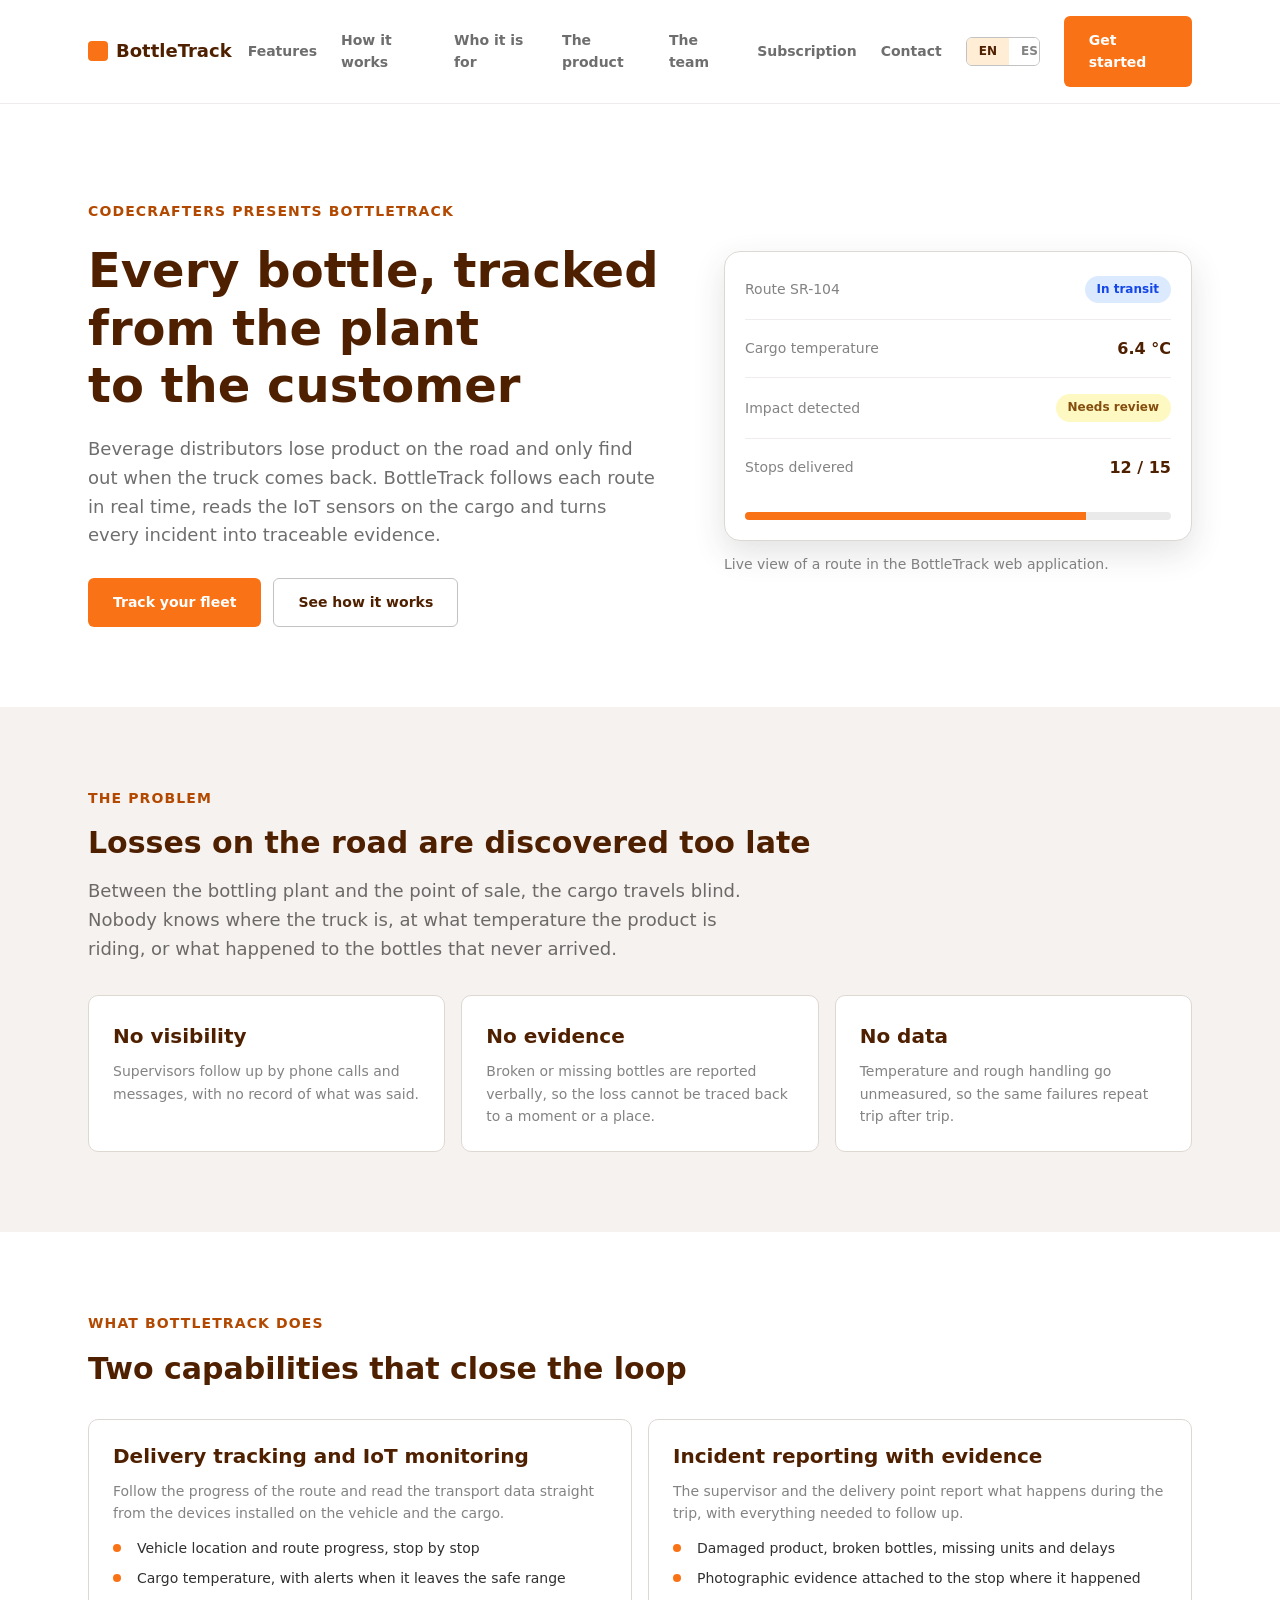
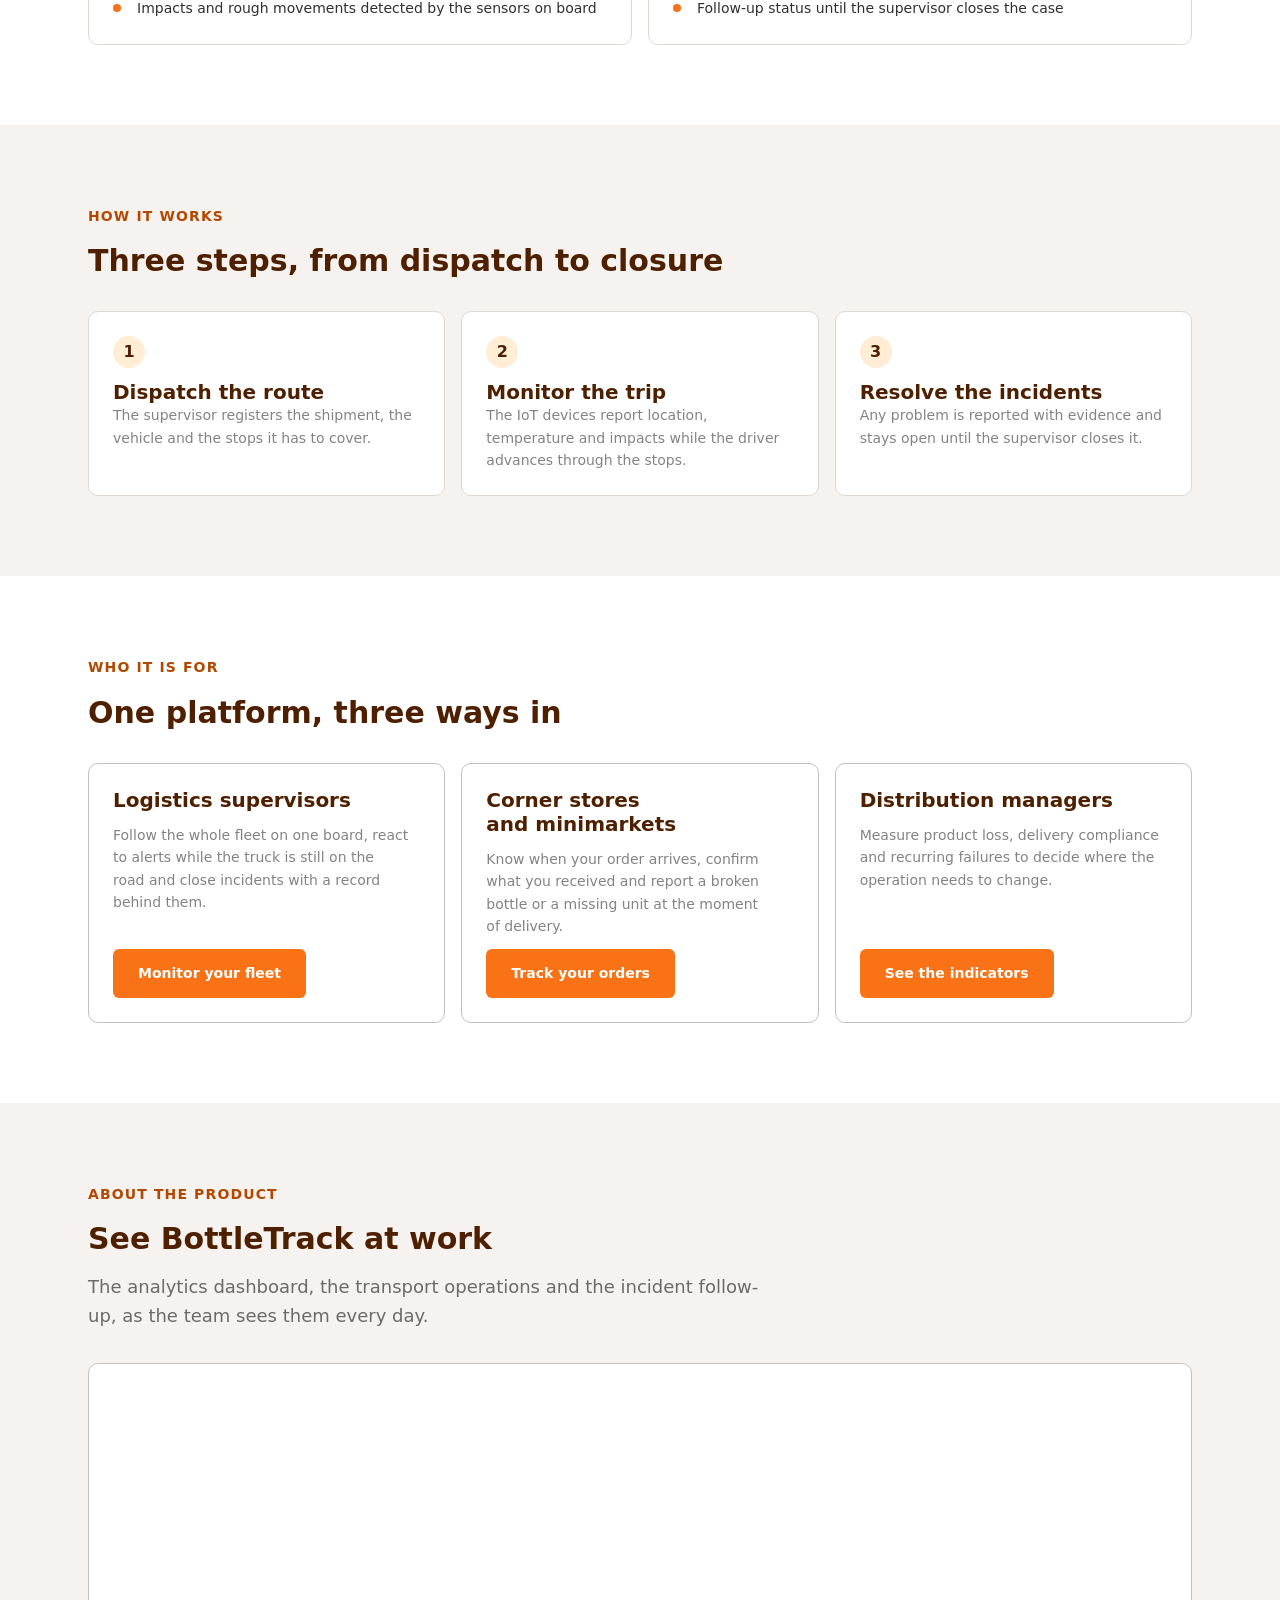
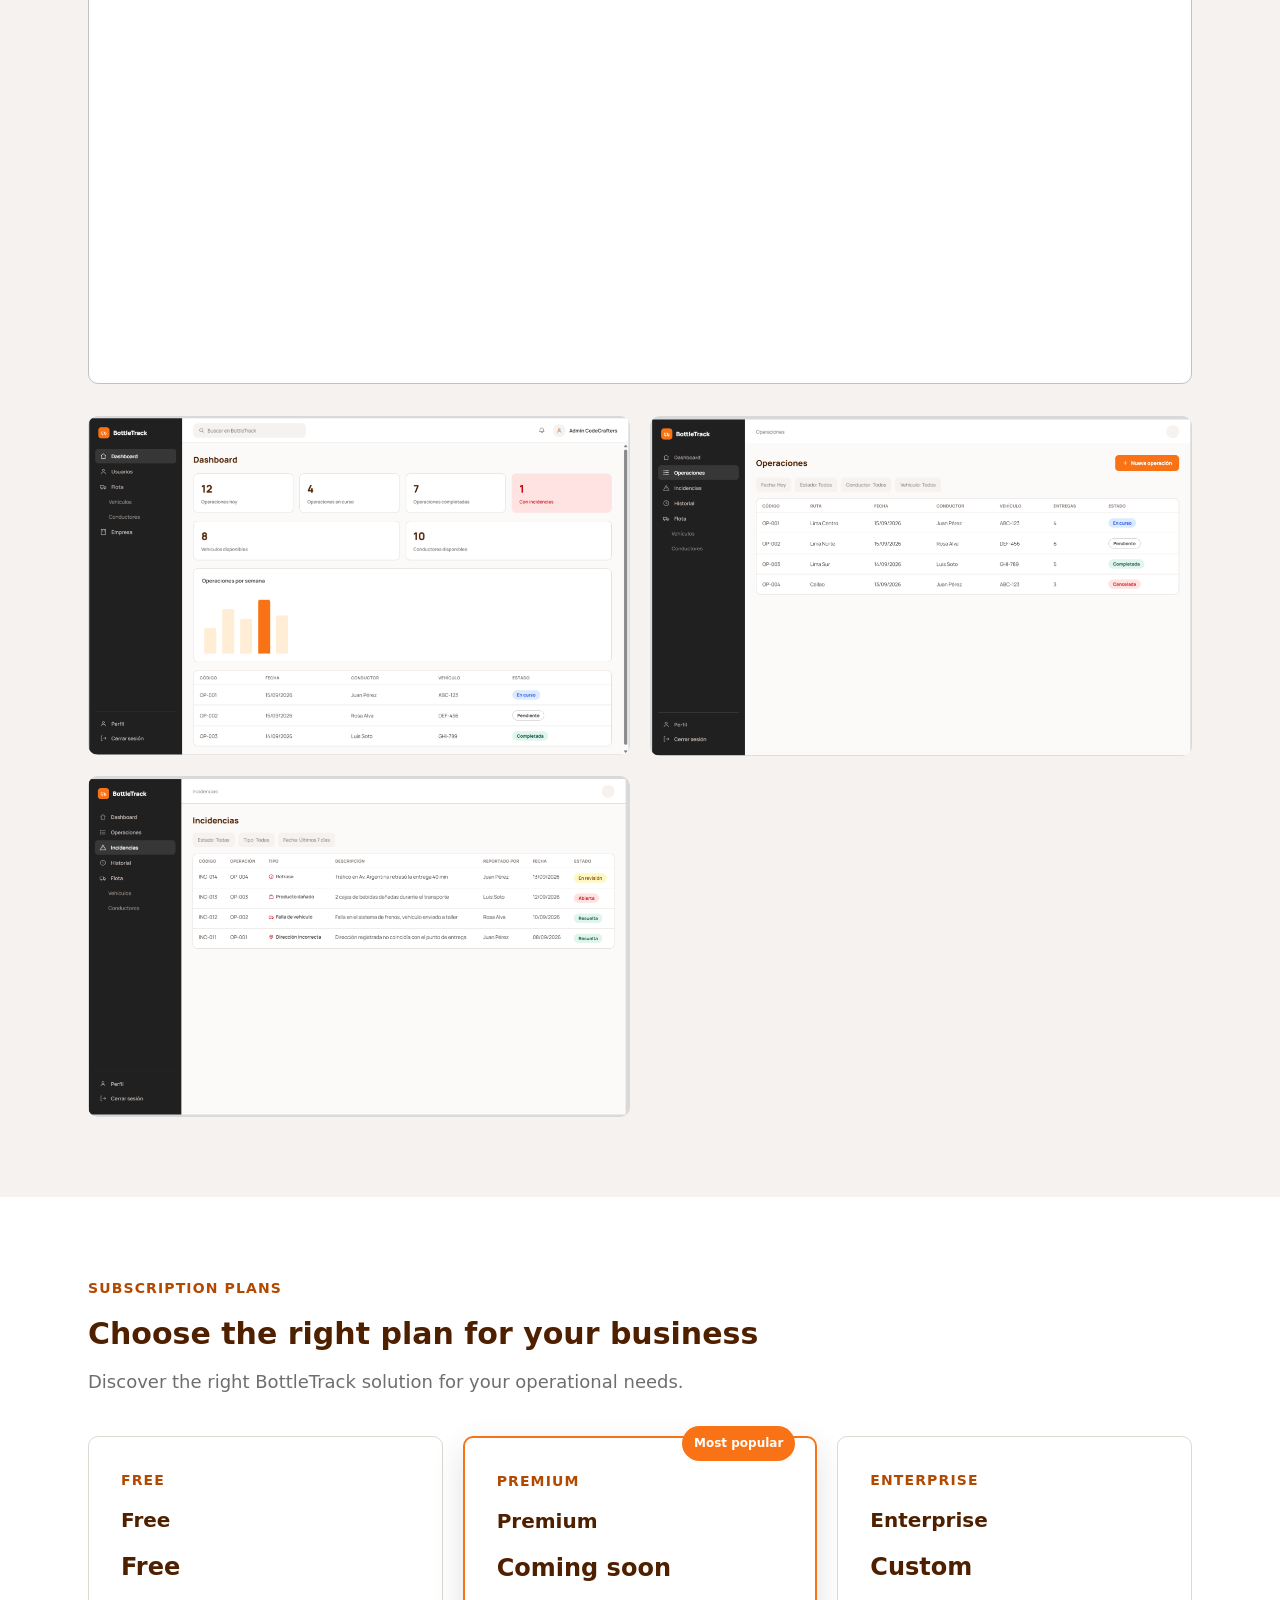
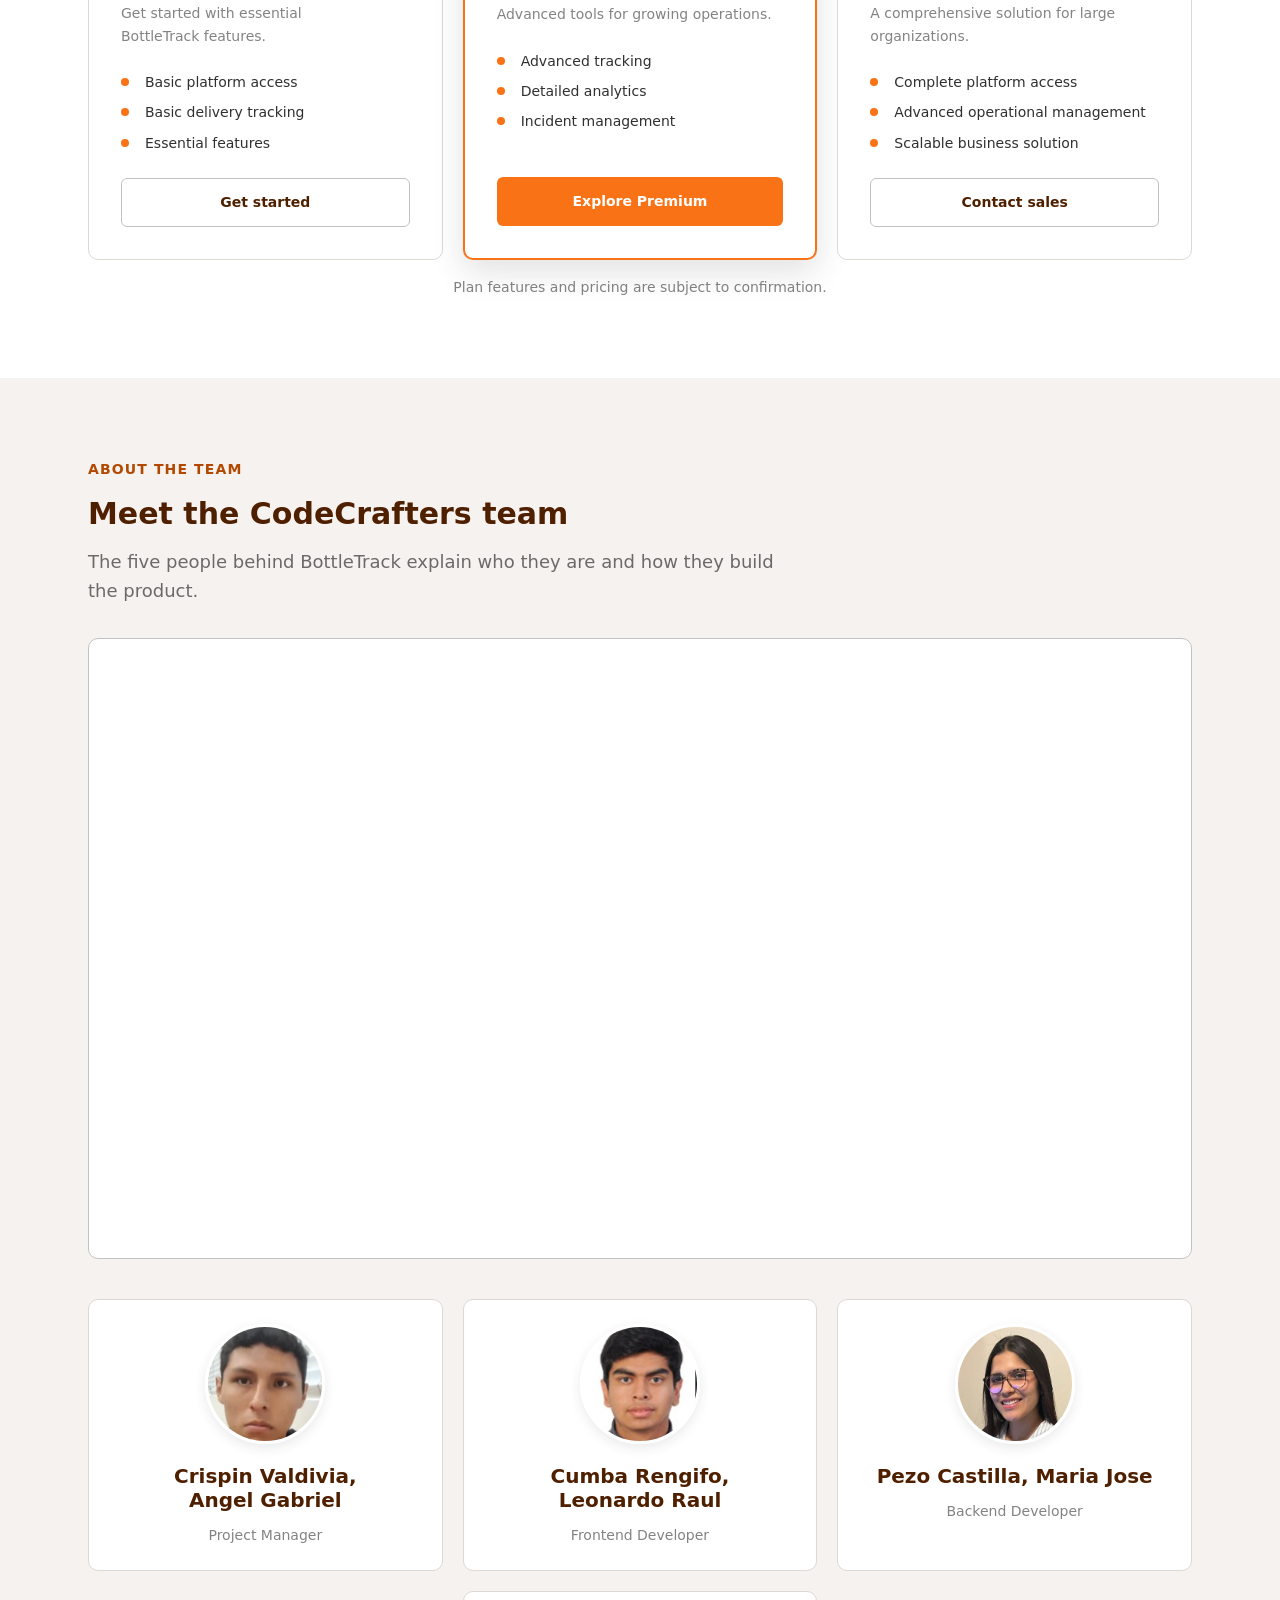
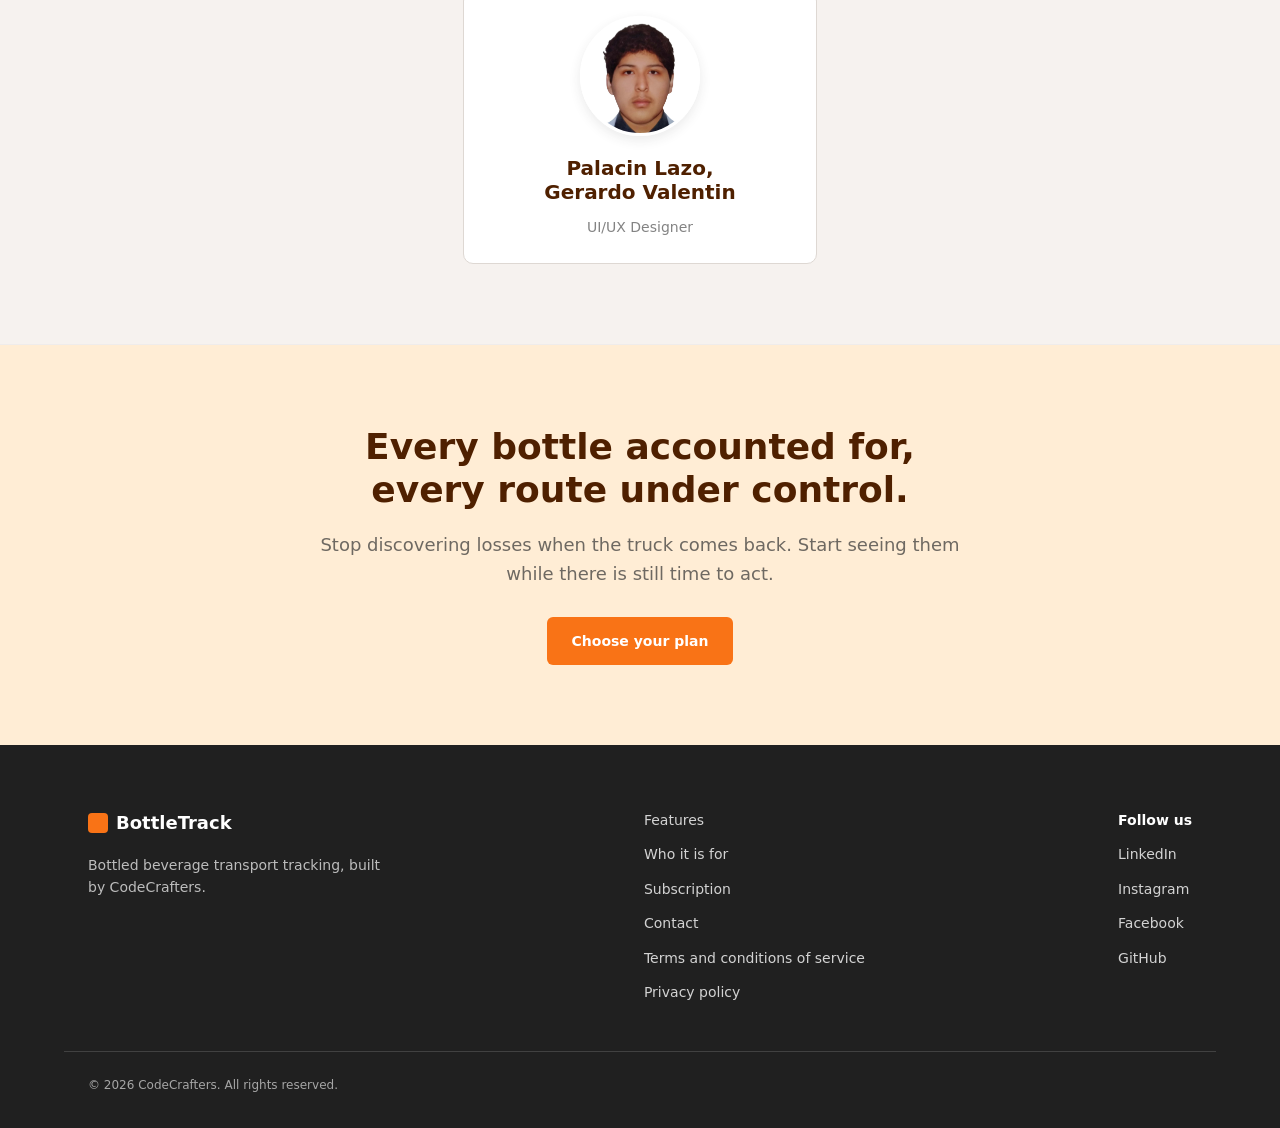
==== commit 8613d8a7: "feat(landing): reorder sections and add a closing call to action" ====
--- a/index.html
+++ b/index.html
@@ -25,33 +25,7 @@
 <body>
 <a class="skip-link" href="#main" data-i18n="nav.skip">Skip to main content</a>
 
-<header class="site-header">
-    <div class="container site-header__inner">
-        <a class="brand" href="#main">
-            <span class="brand__mark" aria-hidden="true"></span>
-            <span class="brand__name">BottleTrack</span>
-        </a>
-
-        <button class="nav-toggle" type="button" aria-expanded="false" aria-controls="primary-nav" data-nav-toggle>
-            <span class="visually-hidden" data-i18n="nav.toggle">Open navigation</span>
-            <span class="nav-toggle__bar" aria-hidden="true"></span>
-        </button>
-
-        <nav class="site-nav" id="primary-nav" aria-label="Primary">
-            <a href="#features" data-i18n="nav.features">Features</a>
-            <a href="#how-it-works" data-i18n="nav.how">How it works</a>
-            <a href="#segments" data-i18n="nav.segments">Who it is for</a>
-            <a href="#product" data-i18n="nav.product">The product</a>
-            <a href="#team" data-i18n="nav.team">The team</a>
-            <a href="#subscription" data-i18n="nav.subscription">Subscription</a>
-            <div class="language-switch" role="group" aria-label="Language">
-                <button type="button" data-language="en" aria-pressed="true">EN</button>
-                <button type="button" data-language="es" aria-pressed="false">ES</button>
-            </div>
-            <a class="button button--primary" href="#segments" data-i18n="nav.cta">Get started</a>
-        </nav>
-    </div>
-</header>
+<div data-include="partials/header.html"></div>
 
 <main id="main">
     <section class="hero">
@@ -224,7 +198,131 @@
     </div>
     </section>
 
-    <section class="section" id="team" aria-labelledby="team-title">
+    <section class="section" id="subscription"
+         aria-labelledby="subscription-title">
+
+    <div class="container stack">
+
+        <p class="eyebrow" data-i18n="subscription.eyebrow">
+            Subscription
+        </p>
+
+        <h2 id="subscription-title" data-i18n="subscription.title">
+            Choose the right plan for your business
+        </h2>
+
+        <p class="lead" data-i18n="subscription.lead">
+            Explore our subscription options.
+        </p>
+
+        <div class="subscription-grid">
+
+            <!-- FREE PLAN -->
+            <article class="card subscription-card">
+
+                <p class="subscription-card__label">FREE</p>
+
+                <h3 data-i18n="subscription.free.title">Free</h3>
+
+                <p class="subscription-card__price"
+                   data-i18n="subscription.free.price">
+                    Free
+                </p>
+
+                <p class="muted"
+                   data-i18n="subscription.free.description">
+                    Get started with essential BottleTrack features.
+                </p>
+
+                <ul class="check-list">
+                    <li data-i18n="subscription.free.feature1">Basic platform access</li>
+                    <li data-i18n="subscription.free.feature2">Basic delivery tracking</li>
+                    <li data-i18n="subscription.free.feature3">Essential features</li>
+                </ul>
+
+                <a href="#segments" class="button button--secondary"
+                   data-i18n="subscription.free.cta">
+                    Get started
+                </a>
+
+            </article>
+
+            <!-- PREMIUM PLAN -->
+            <article class="card subscription-card subscription-card--featured">
+
+                <span class="subscription-card__badge"
+                      data-i18n="subscription.popular">
+                    Most popular
+                </span>
+
+                <p class="subscription-card__label">PREMIUM</p>
+
+                <h3 data-i18n="subscription.premium.title">Premium</h3>
+
+                <p class="subscription-card__price"
+                   data-i18n="subscription.premium.price">
+                    Coming soon
+                </p>
+
+                <p class="muted"
+                   data-i18n="subscription.premium.description">
+                    Advanced tools for growing operations.
+                </p>
+
+                <ul class="check-list">
+                    <li data-i18n="subscription.premium.feature1">Advanced tracking</li>
+                    <li data-i18n="subscription.premium.feature2">Detailed analytics</li>
+                    <li data-i18n="subscription.premium.feature3">Incident management</li>
+                </ul>
+
+                <a href="#segments" class="button button--primary"
+                   data-i18n="subscription.premium.cta">
+                    Explore Premium
+                </a>
+
+            </article>
+
+            <!-- ENTERPRISE PLAN -->
+            <article class="card subscription-card">
+
+                <p class="subscription-card__label">ENTERPRISE</p>
+
+                <h3 data-i18n="subscription.enterprise.title">Enterprise</h3>
+
+                <p class="subscription-card__price"
+                   data-i18n="subscription.enterprise.price">
+                    Custom
+                </p>
+
+                <p class="muted"
+                   data-i18n="subscription.enterprise.description">
+                    A comprehensive solution for large organizations.
+                </p>
+
+                <ul class="check-list">
+                    <li data-i18n="subscription.enterprise.feature1">Complete platform access</li>
+                    <li data-i18n="subscription.enterprise.feature2">Advanced operational management</li>
+                    <li data-i18n="subscription.enterprise.feature3">Scalable business solution</li>
+                </ul>
+
+                <a href="mailto:contact@bottletrack.com"
+                   class="button button--secondary"
+                   data-i18n="subscription.enterprise.cta">
+                    Contact sales
+                </a>
+
+            </article>
+
+        </div>
+
+        <p class="subscription-note" data-i18n="subscription.note">
+            Plan features and pricing are subject to confirmation.
+        </p>
+
+    </div>
+    </section>
+
+    <section class="section section--muted" id="team" aria-labelledby="team-title">
     <div class="container stack">
 
         <p class="eyebrow" data-i18n="team.eyebrow">
@@ -298,163 +396,22 @@
     </div>
     </section>
 
-    <section class="section section--muted" id="subscription"
-         aria-labelledby="subscription-title">
-
-    <div class="container stack">
-
-        <p class="eyebrow" data-i18n="subscription.eyebrow">
-            Subscription
-        </p>
-
-        <h2 id="subscription-title" data-i18n="subscription.title">
-            Choose the right plan for your business
-        </h2>
-
-        <p class="lead" data-i18n="subscription.lead">
-            Explore our subscription options.
-        </p>
-
-        <div class="subscription-grid">
-
-            <!-- FREE PLAN -->
-            <article class="card subscription-card">
-
-                <p class="subscription-card__label">FREE</p>
-
-                <h3 data-i18n="subscription.free.title">Free</h3>
-
-                <p class="subscription-card__price"
-                   data-i18n="subscription.free.price">
-                    Free
-                </p>
-
-                <p class="muted"
-                   data-i18n="subscription.free.description">
-                    Get started with essential BottleTrack features.
-                </p>
-
-                <ul class="check-list">
-                    <li data-i18n="subscription.free.feature1">Basic platform access</li>
-                    <li data-i18n="subscription.free.feature2">Basic delivery tracking</li>
-                    <li data-i18n="subscription.free.feature3">Essential features</li>
-                </ul>
-
-                <a href="#segments" class="button button--secondary"
-                   data-i18n="subscription.free.cta">
-                    Get started
-                </a>
-
-            </article>
-
-            <!-- PREMIUM PLAN -->
-            <article class="card subscription-card subscription-card--featured">
-
-                <span class="subscription-card__badge"
-                      data-i18n="subscription.popular">
-                    Most popular
-                </span>
-
-                <p class="subscription-card__label">PREMIUM</p>
-
-                <h3 data-i18n="subscription.premium.title">Premium</h3>
-
-                <p class="subscription-card__price"
-                   data-i18n="subscription.premium.price">
-                    Coming soon
-                </p>
-
-                <p class="muted"
-                   data-i18n="subscription.premium.description">
-                    Advanced tools for growing operations.
-                </p>
-
-                <ul class="check-list">
-                    <li data-i18n="subscription.premium.feature1">Advanced tracking</li>
-                    <li data-i18n="subscription.premium.feature2">Detailed analytics</li>
-                    <li data-i18n="subscription.premium.feature3">Incident management</li>
-                </ul>
-
-                <a href="#segments" class="button button--primary"
-                   data-i18n="subscription.premium.cta">
-                    Explore Premium
-                </a>
-
-            </article>
-
-            <!-- ENTERPRISE PLAN -->
-            <article class="card subscription-card">
-
-                <p class="subscription-card__label">ENTERPRISE</p>
-
-                <h3 data-i18n="subscription.enterprise.title">Enterprise</h3>
-
-                <p class="subscription-card__price"
-                   data-i18n="subscription.enterprise.price">
-                    Custom
-                </p>
-
-                <p class="muted"
-                   data-i18n="subscription.enterprise.description">
-                    A comprehensive solution for large organizations.
-                </p>
-
-                <ul class="check-list">
-                    <li data-i18n="subscription.enterprise.feature1">Complete platform access</li>
-                    <li data-i18n="subscription.enterprise.feature2">Advanced operational management</li>
-                    <li data-i18n="subscription.enterprise.feature3">Scalable business solution</li>
-                </ul>
-
-                <a href="mailto:contact@bottletrack.com"
-                   class="button button--secondary"
-                   data-i18n="subscription.enterprise.cta">
-                    Contact sales
-                </a>
-
-            </article>
-
-        </div>
-
-        <p class="subscription-note" data-i18n="subscription.note">
-            Plan features and pricing are subject to confirmation.
-        </p>
-
-    </div>
-    </section>
+    <section class="section closing" id="closing" aria-labelledby="closing-title">
+        <div class="container closing__inner">
+            <h2 id="closing-title" data-i18n="closing.title">Every bottle accounted for, every route under control.</h2>
+            <p class="lead" data-i18n="closing.lead">Stop discovering losses when the truck comes back. Start seeing them while there is still time to act.</p>
+            <a class="button button--primary" href="#subscription" data-i18n="closing.cta">Choose your plan</a>
+        </div>
+    </section>
+
 
 </main>
 
-<footer class="site-footer">
-    <div class="container site-footer__inner">
-        <div class="stack">
-            <a class="brand brand--inverse" href="#main">
-                <span class="brand__mark" aria-hidden="true"></span>
-                <span class="brand__name">BottleTrack</span>
-            </a>
-            <p class="site-footer__text" data-i18n="footer.tagline">Bottled beverage transport tracking, built by CodeCrafters.</p>
-        </div>
-        <nav class="site-footer__nav" aria-label="Footer">
-            <a href="#features" data-i18n="nav.features">Features</a>
-            <a href="#segments" data-i18n="nav.segments">Who it is for</a>
-            <a href="#subscription" data-i18n="nav.subscription">Subscription</a>
-            <a href="terms-of-service.html" data-i18n="footer.terms">Terms and conditions of service</a>
-            <a href="privacy-policy.html" data-i18n="footer.privacy">Privacy policy</a>
-        </nav>
-        <nav class="site-footer__nav" aria-labelledby="footer-social-title">
-            <p class="site-footer__title" id="footer-social-title" data-i18n="footer.follow">Follow us</p>
-            <a href="https://www.linkedin.com/company/codecrafters-bottletrack" target="_blank" rel="noopener">LinkedIn</a>
-            <a href="https://www.instagram.com/bottletrack.pe" target="_blank" rel="noopener">Instagram</a>
-            <a href="https://www.facebook.com/bottletrack.pe" target="_blank" rel="noopener">Facebook</a>
-            <a href="https://github.com/1ASI0730-2620-8084-CodeCrafters" target="_blank" rel="noopener">GitHub</a>
-        </nav>
-    </div>
-    <div class="container site-footer__legal">
-        <p data-i18n="footer.copyright">&copy; 2026 CodeCrafters. All rights reserved.</p>
-    </div>
-</footer>
+<div data-include="partials/footer.html"></div>
 
 <script src="assets/scripts/translations.js"></script>
 <script src="assets/scripts/i18n.js"></script>
 <script src="assets/scripts/main.js"></script>
+<script src="assets/scripts/partials.js"></script>
 </body>
 </html>
--- a/assets/styles/landing.css
+++ b/assets/styles/landing.css
@@ -450,3 +450,29 @@
         width: 100%;
     }
 }
+
+/* =========================================
+   CLOSING
+   ========================================= */
+
+.closing {
+    background: var(--primary-soft);
+    border-top: 1px solid var(--line);
+}
+
+.closing__inner {
+    display: flex;
+    flex-direction: column;
+    align-items: center;
+    gap: var(--space-5);
+    max-width: 48rem;
+    text-align: center;
+}
+
+.closing__inner h2 {
+    font-size: var(--text-4xl);
+}
+
+.closing__inner .button {
+    margin-top: var(--space-2);
+}
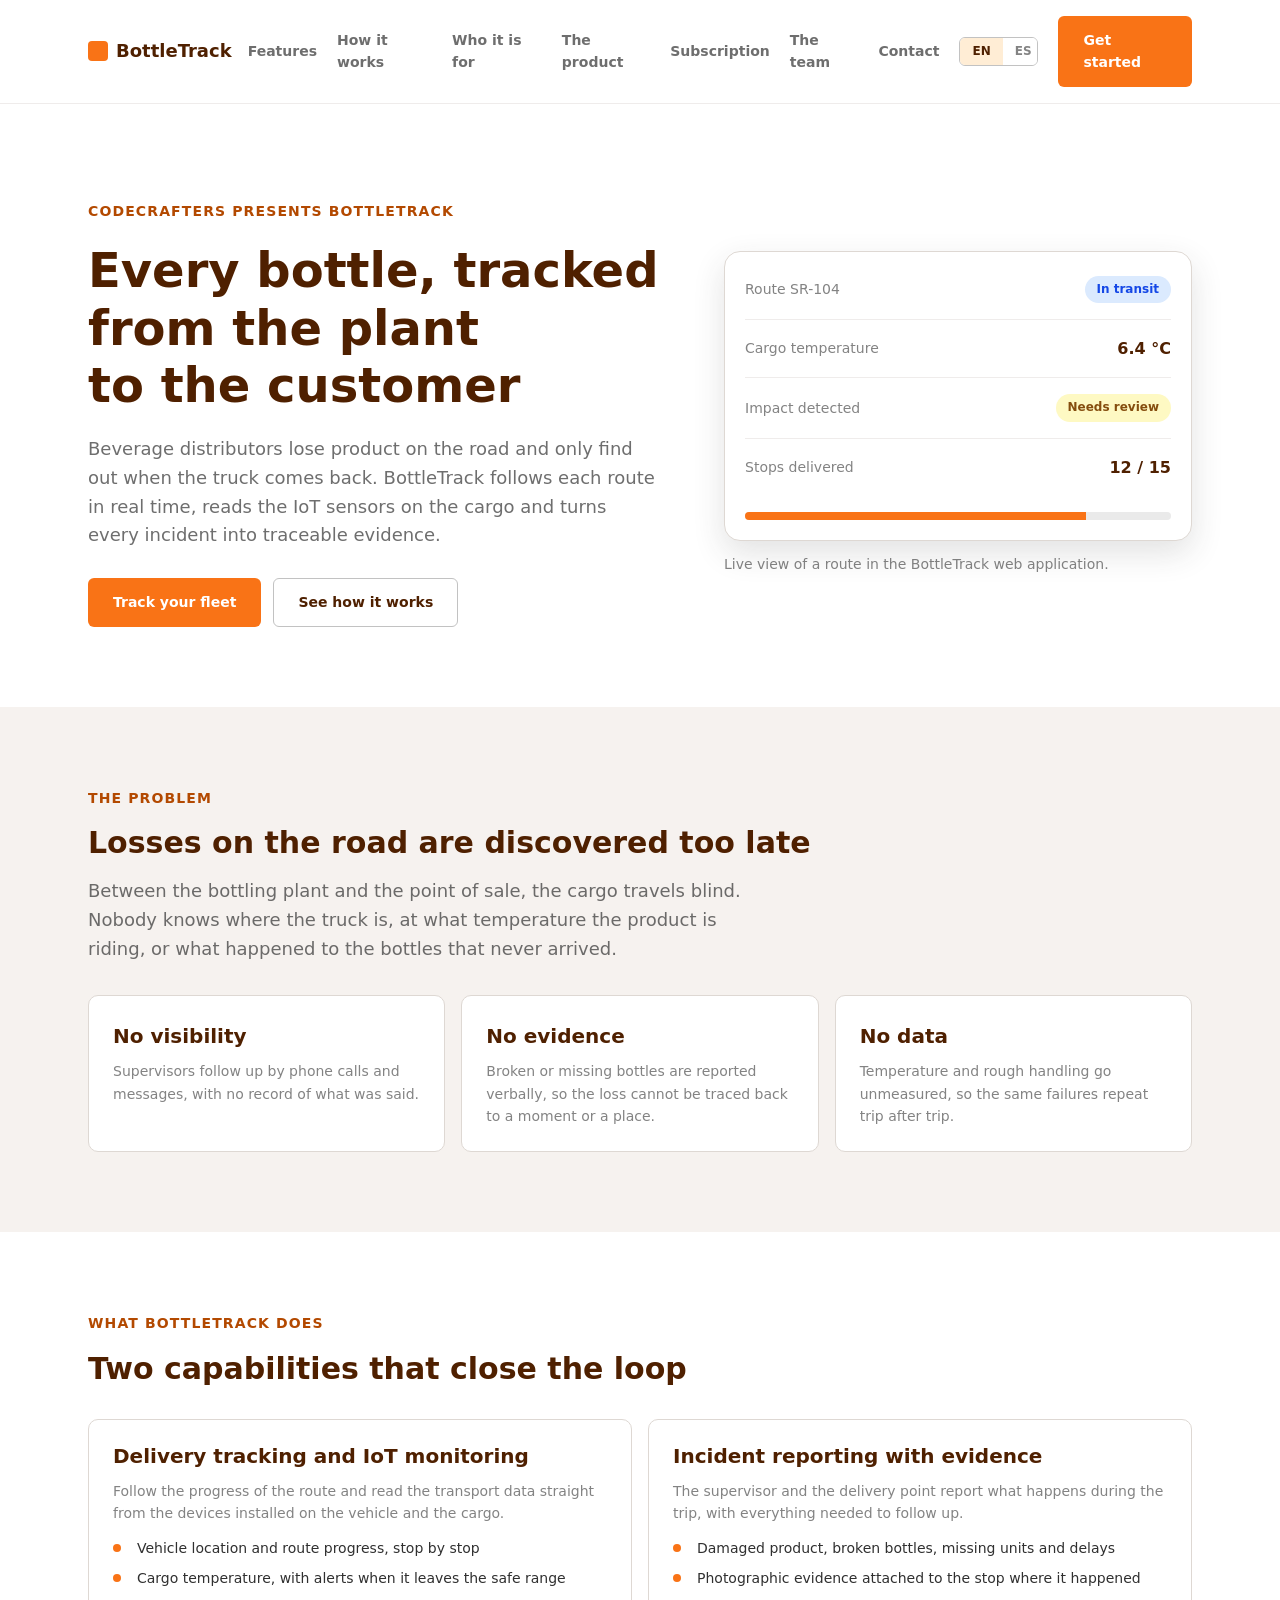
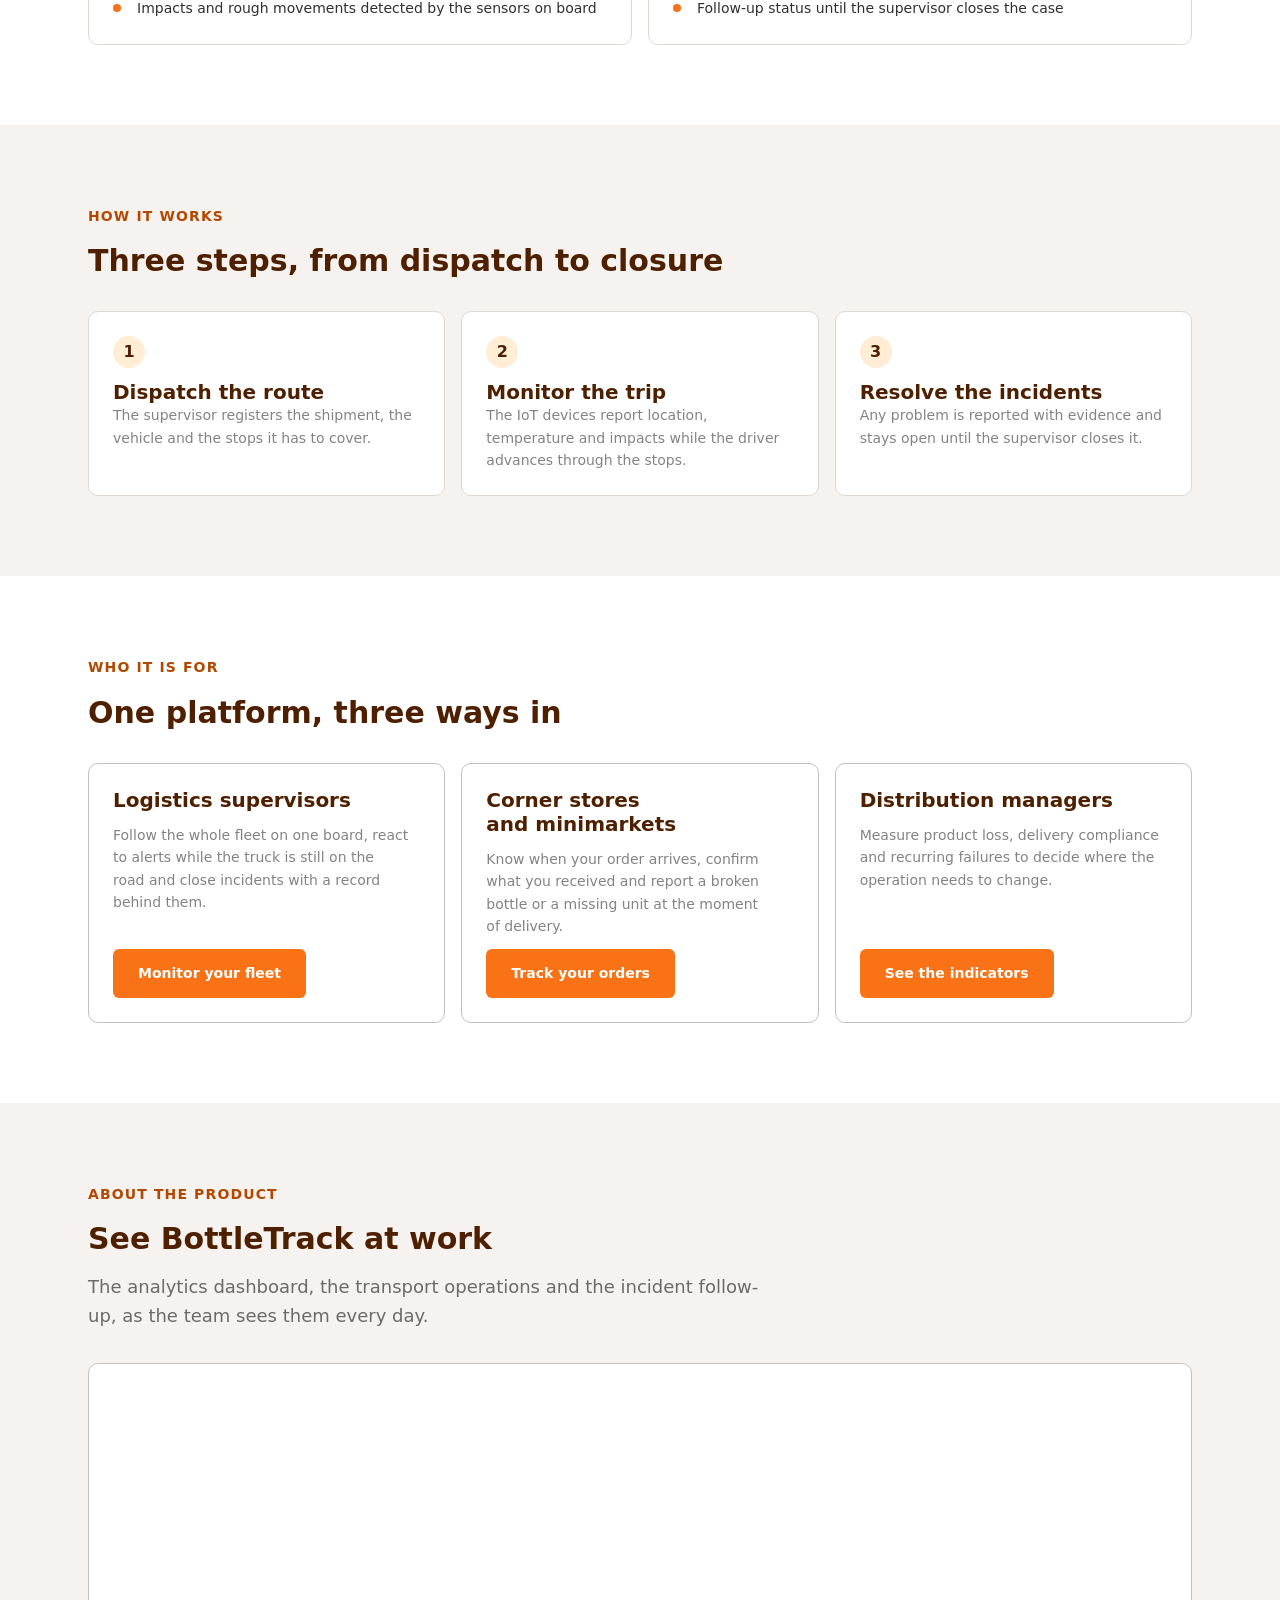
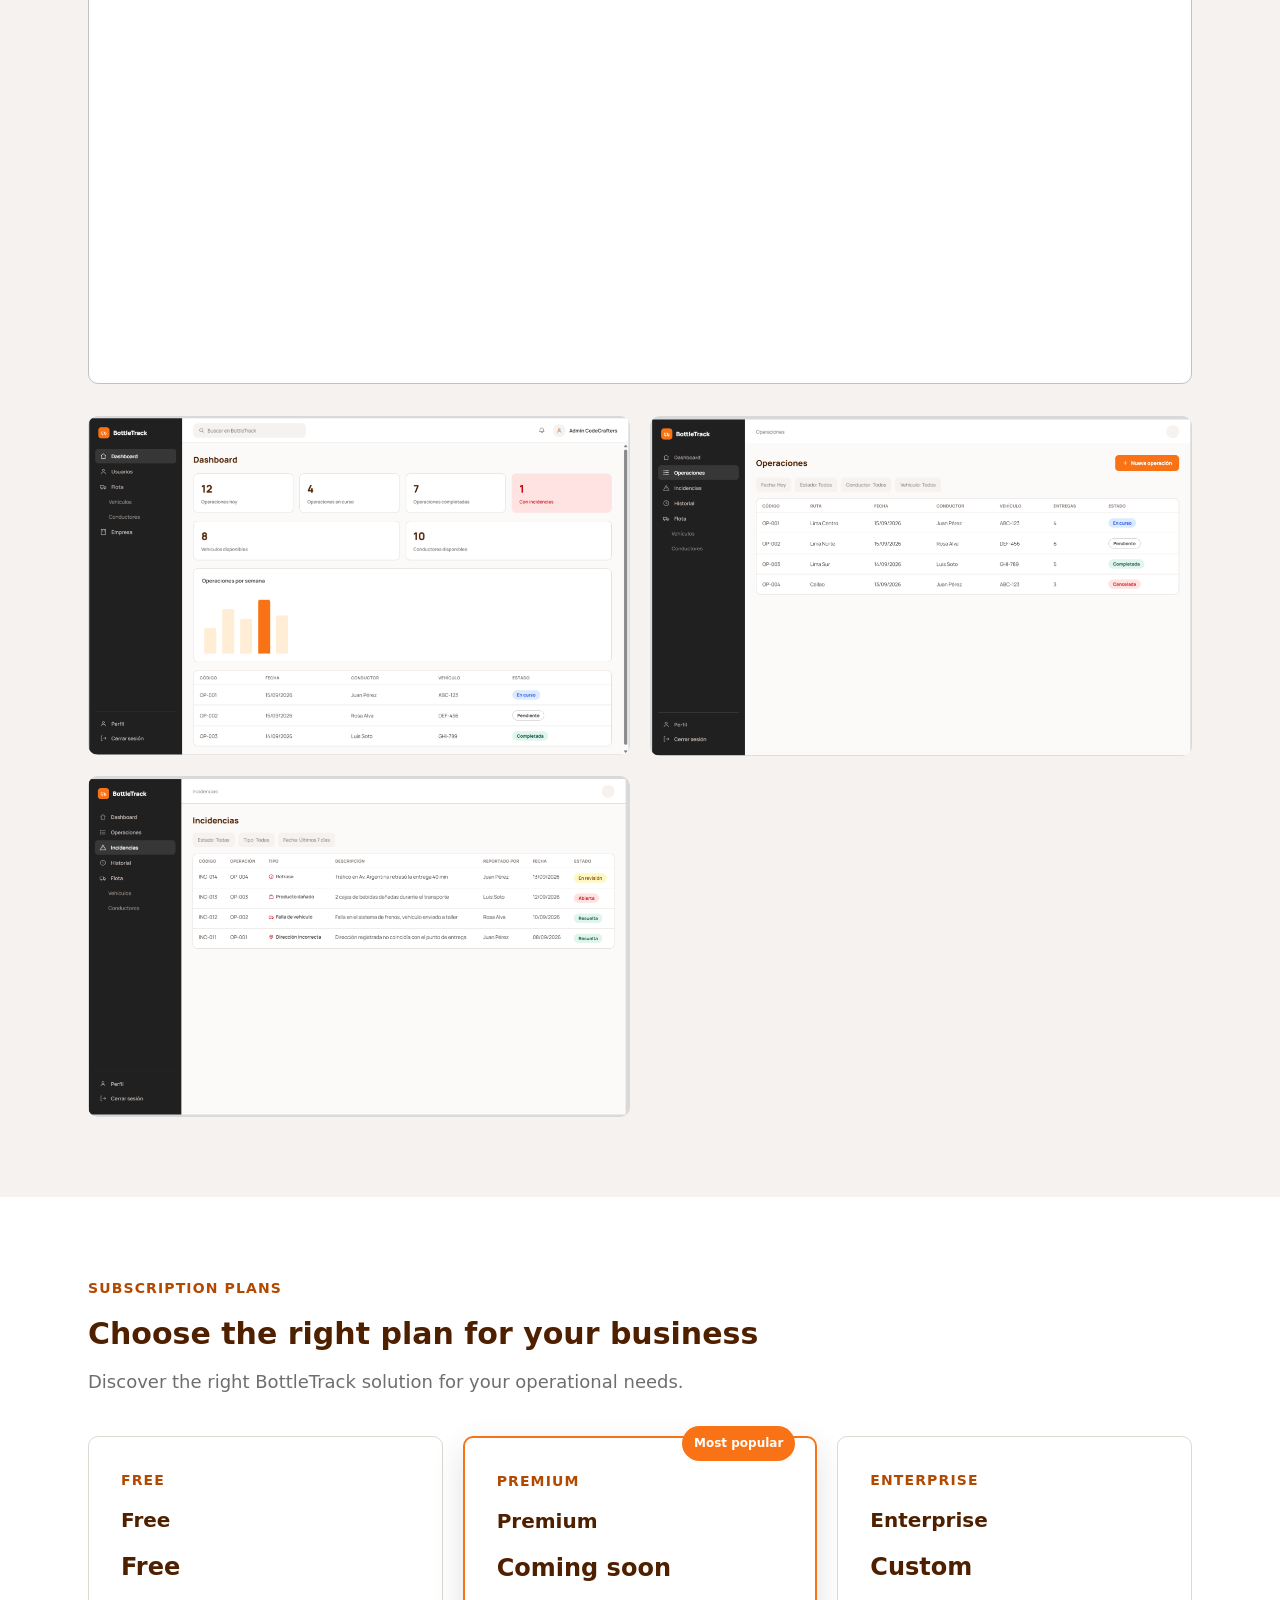
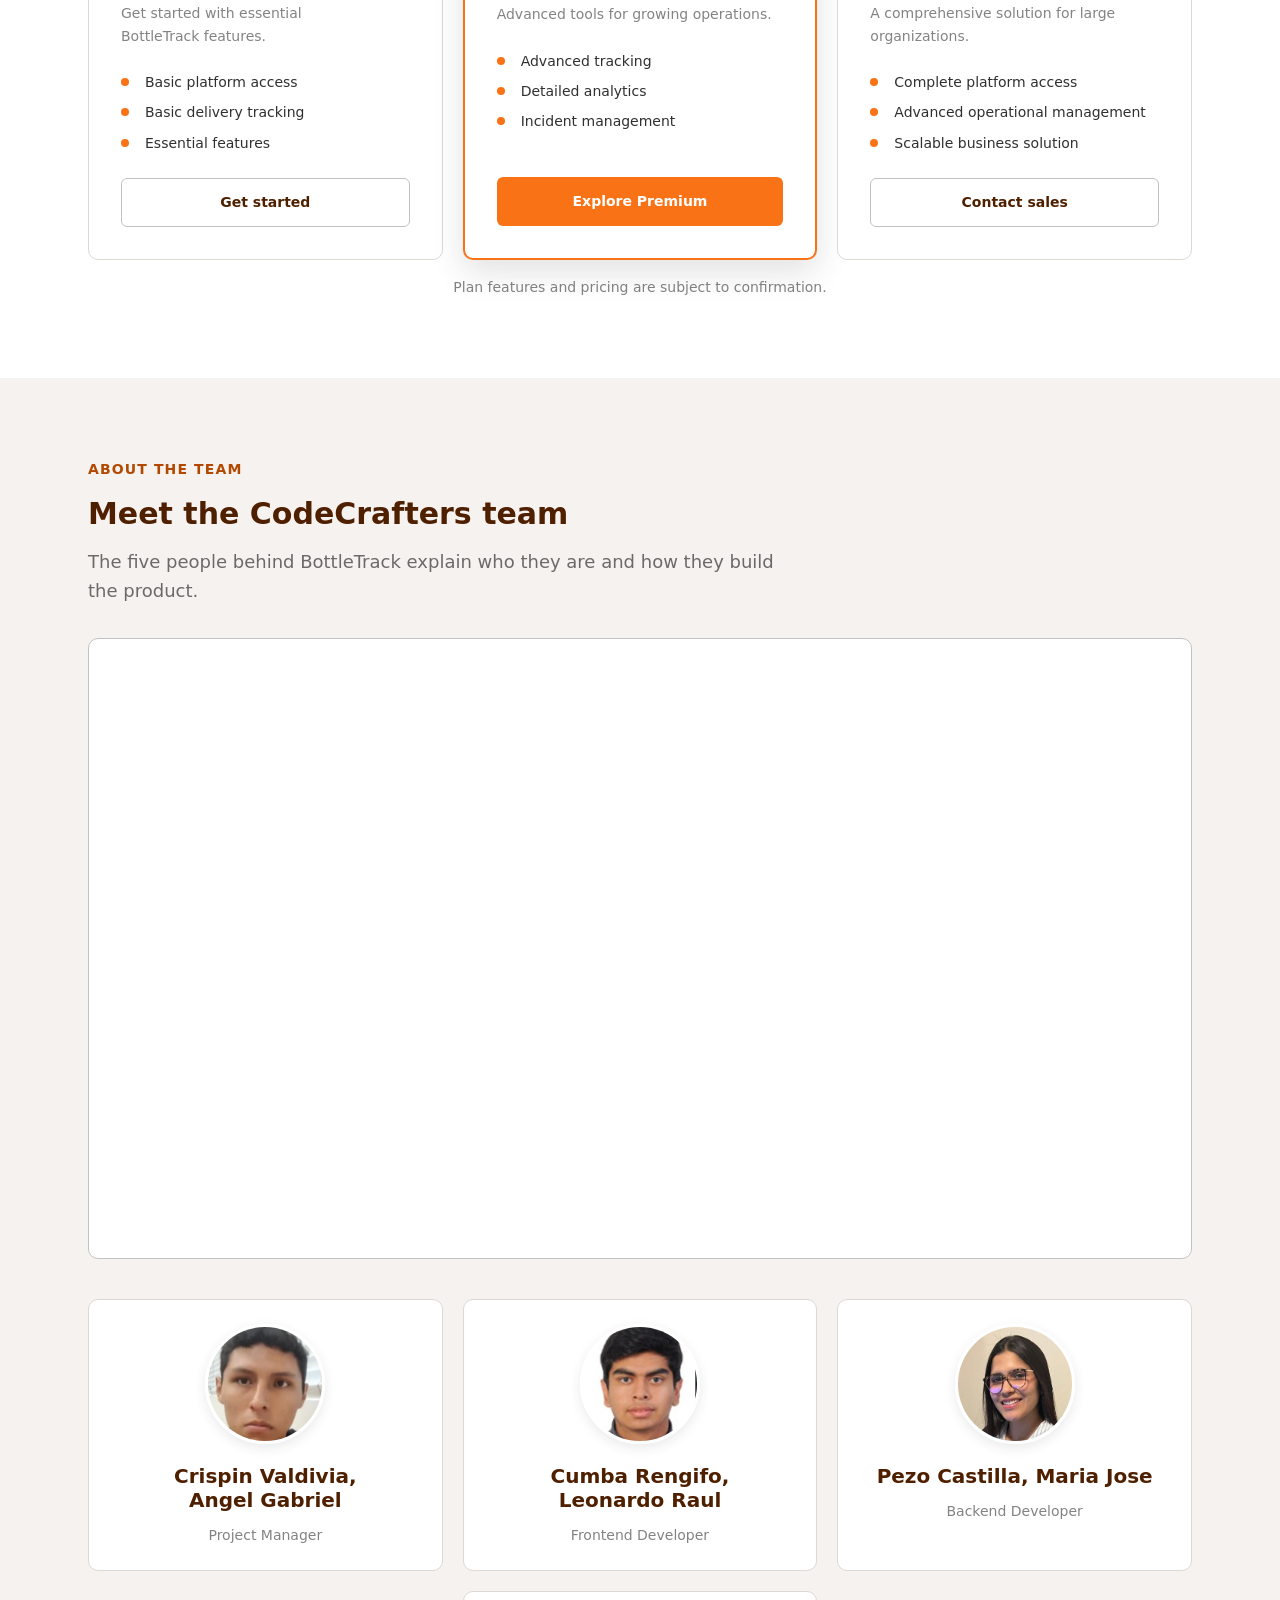
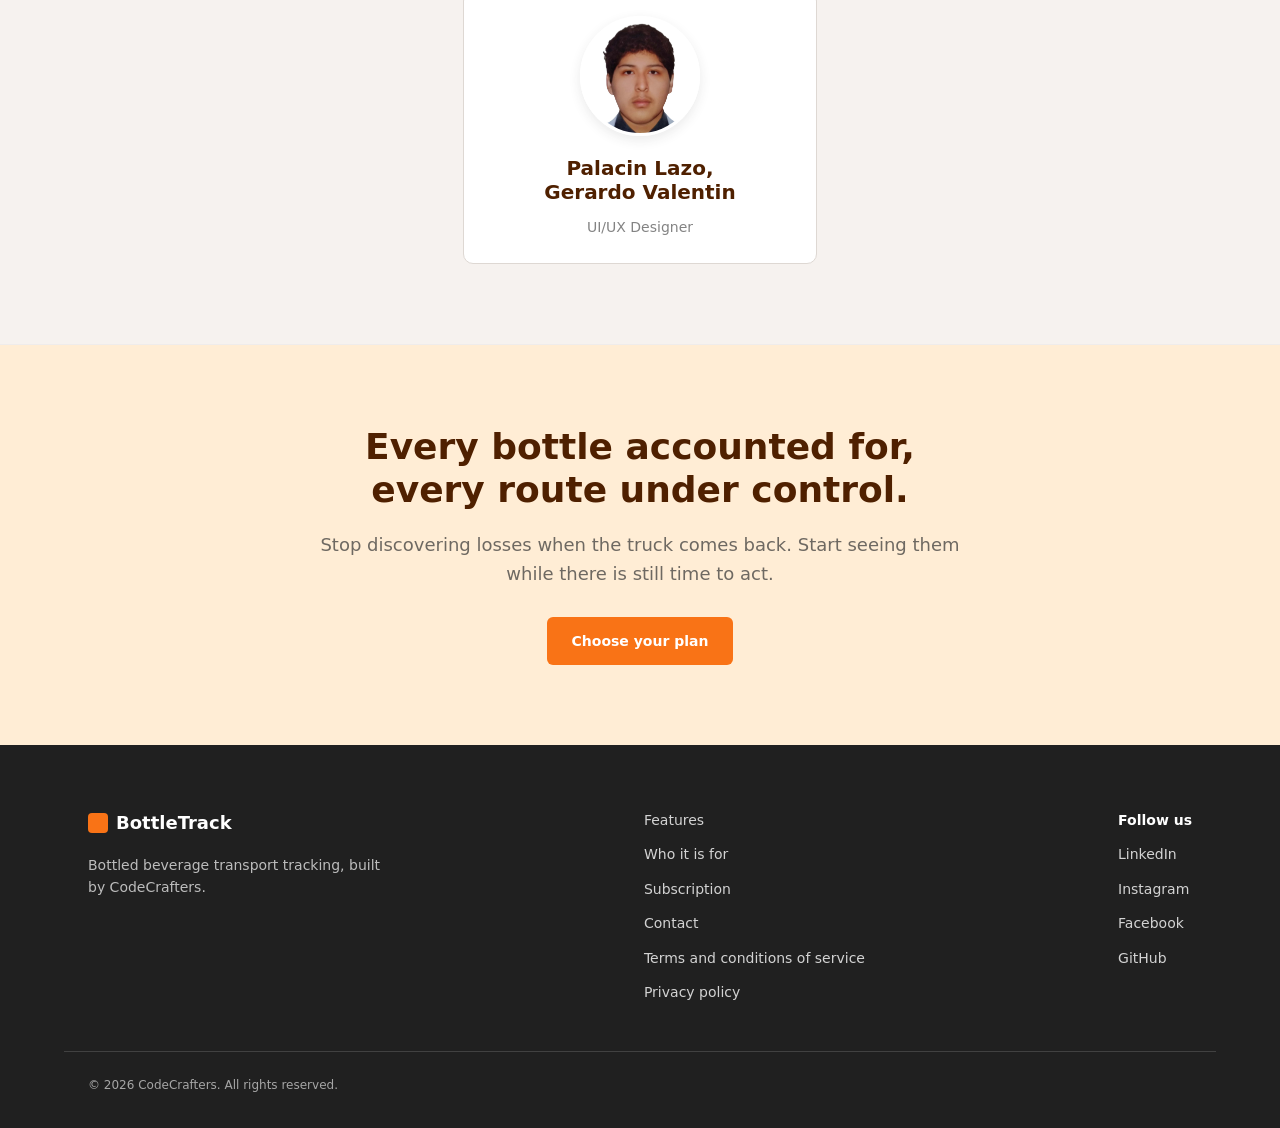
==== commit 00af2b1a: "fix(pricing): link the plan buttons to the web app sign up" ====
--- a/index.html
+++ b/index.html
@@ -240,7 +240,7 @@
                     <li data-i18n="subscription.free.feature3">Essential features</li>
                 </ul>
 
-                <a href="#segments" class="button button--secondary"
+                <a href="https://frontend-web-aplication.vercel.app/iam/sign-up?plan=free" class="button button--secondary"
                    data-i18n="subscription.free.cta">
                     Get started
                 </a>
@@ -275,7 +275,7 @@
                     <li data-i18n="subscription.premium.feature3">Incident management</li>
                 </ul>
 
-                <a href="#segments" class="button button--primary"
+                <a href="https://frontend-web-aplication.vercel.app/iam/sign-up?plan=premium" class="button button--primary"
                    data-i18n="subscription.premium.cta">
                     Explore Premium
                 </a>
--- a/assets/styles/layout.css
+++ b/assets/styles/layout.css
@@ -39,7 +39,7 @@
 .site-nav {
     display: flex;
     align-items: center;
-    gap: var(--space-6);
+    gap: var(--space-5);
 }
 
 .site-nav a {
